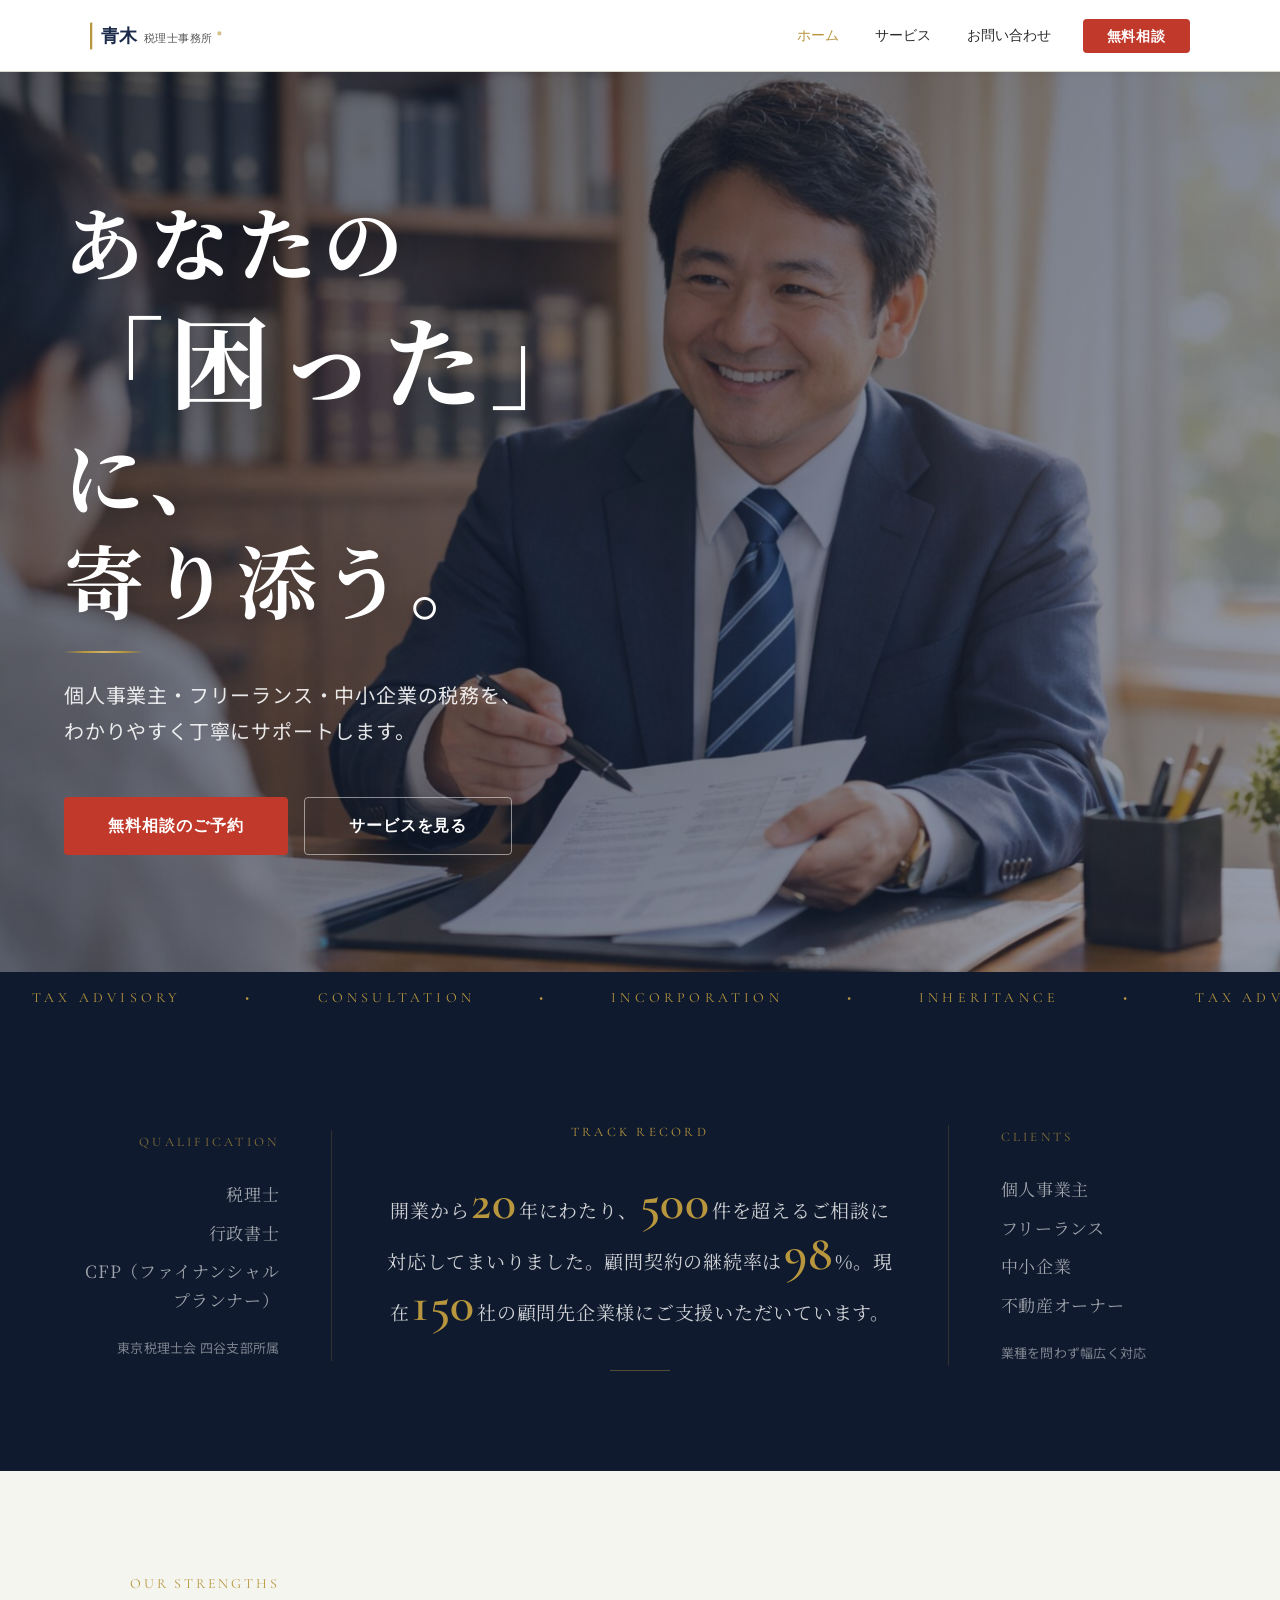
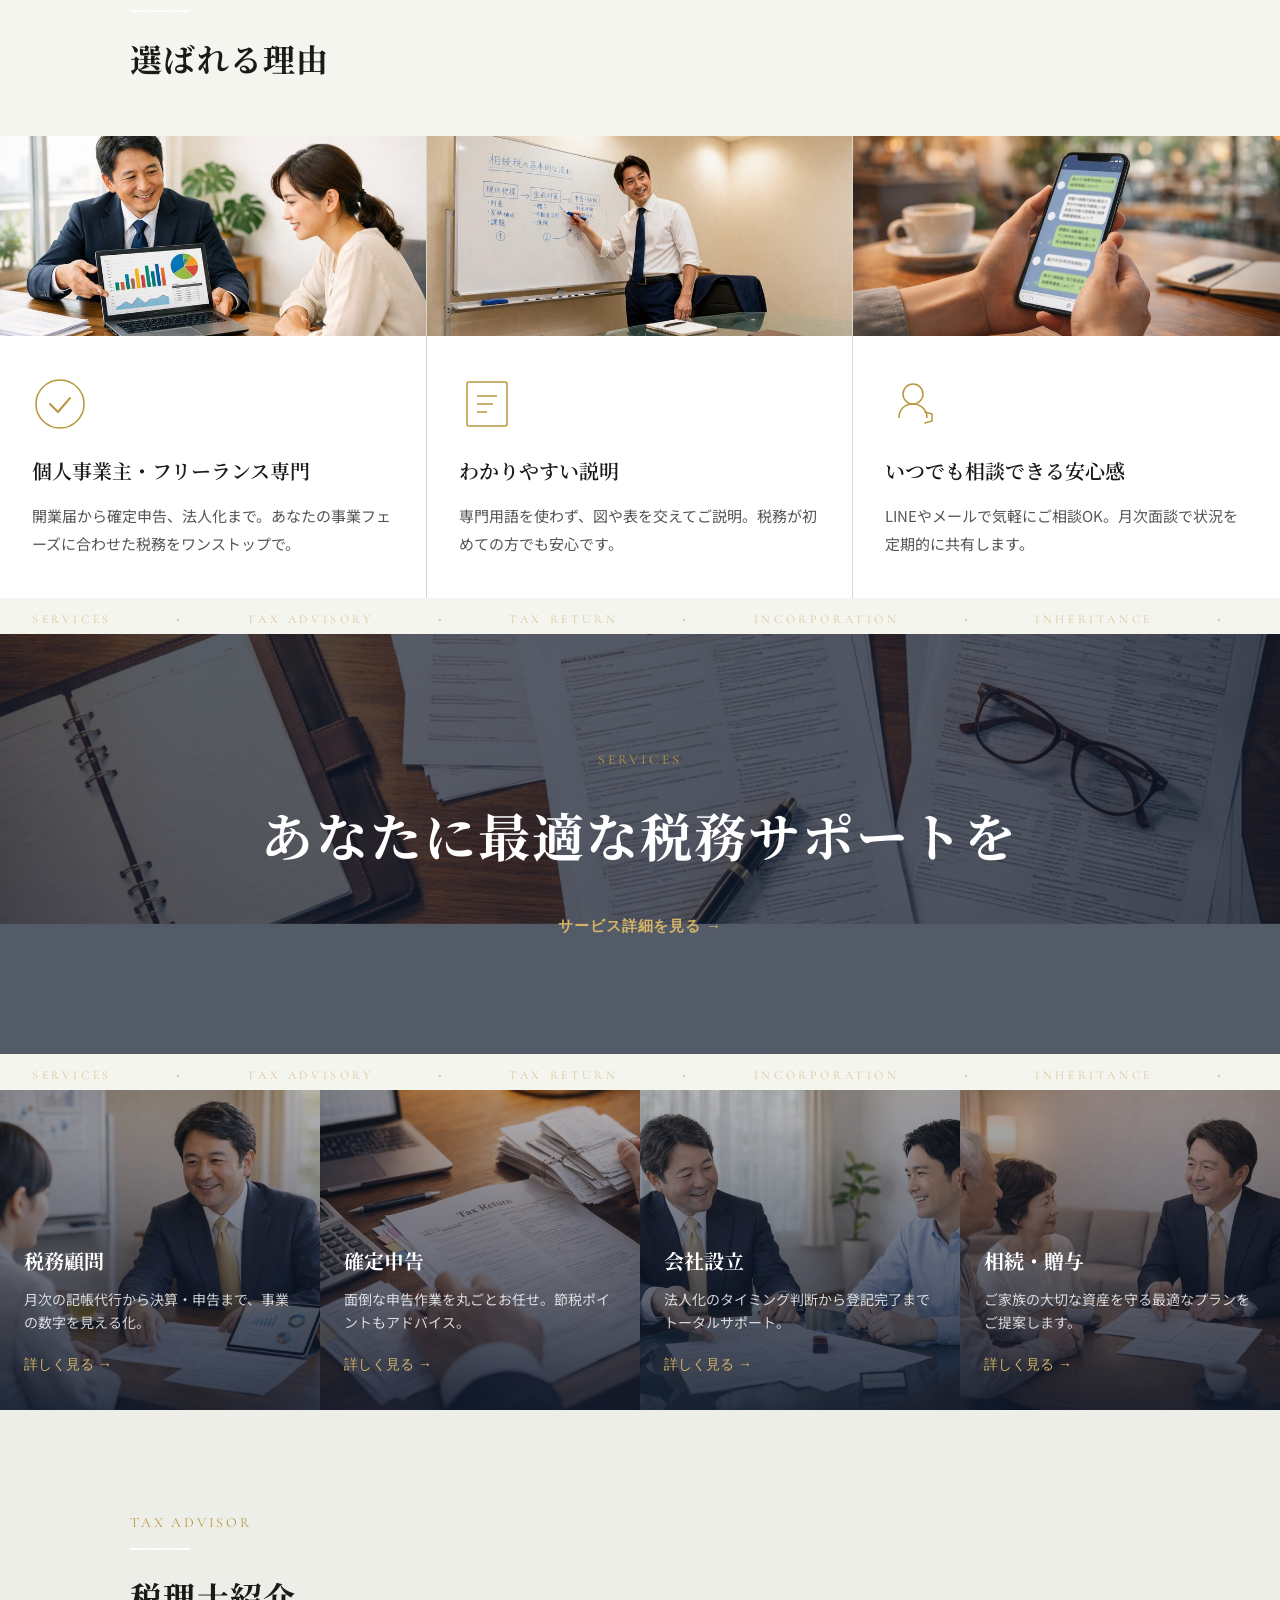
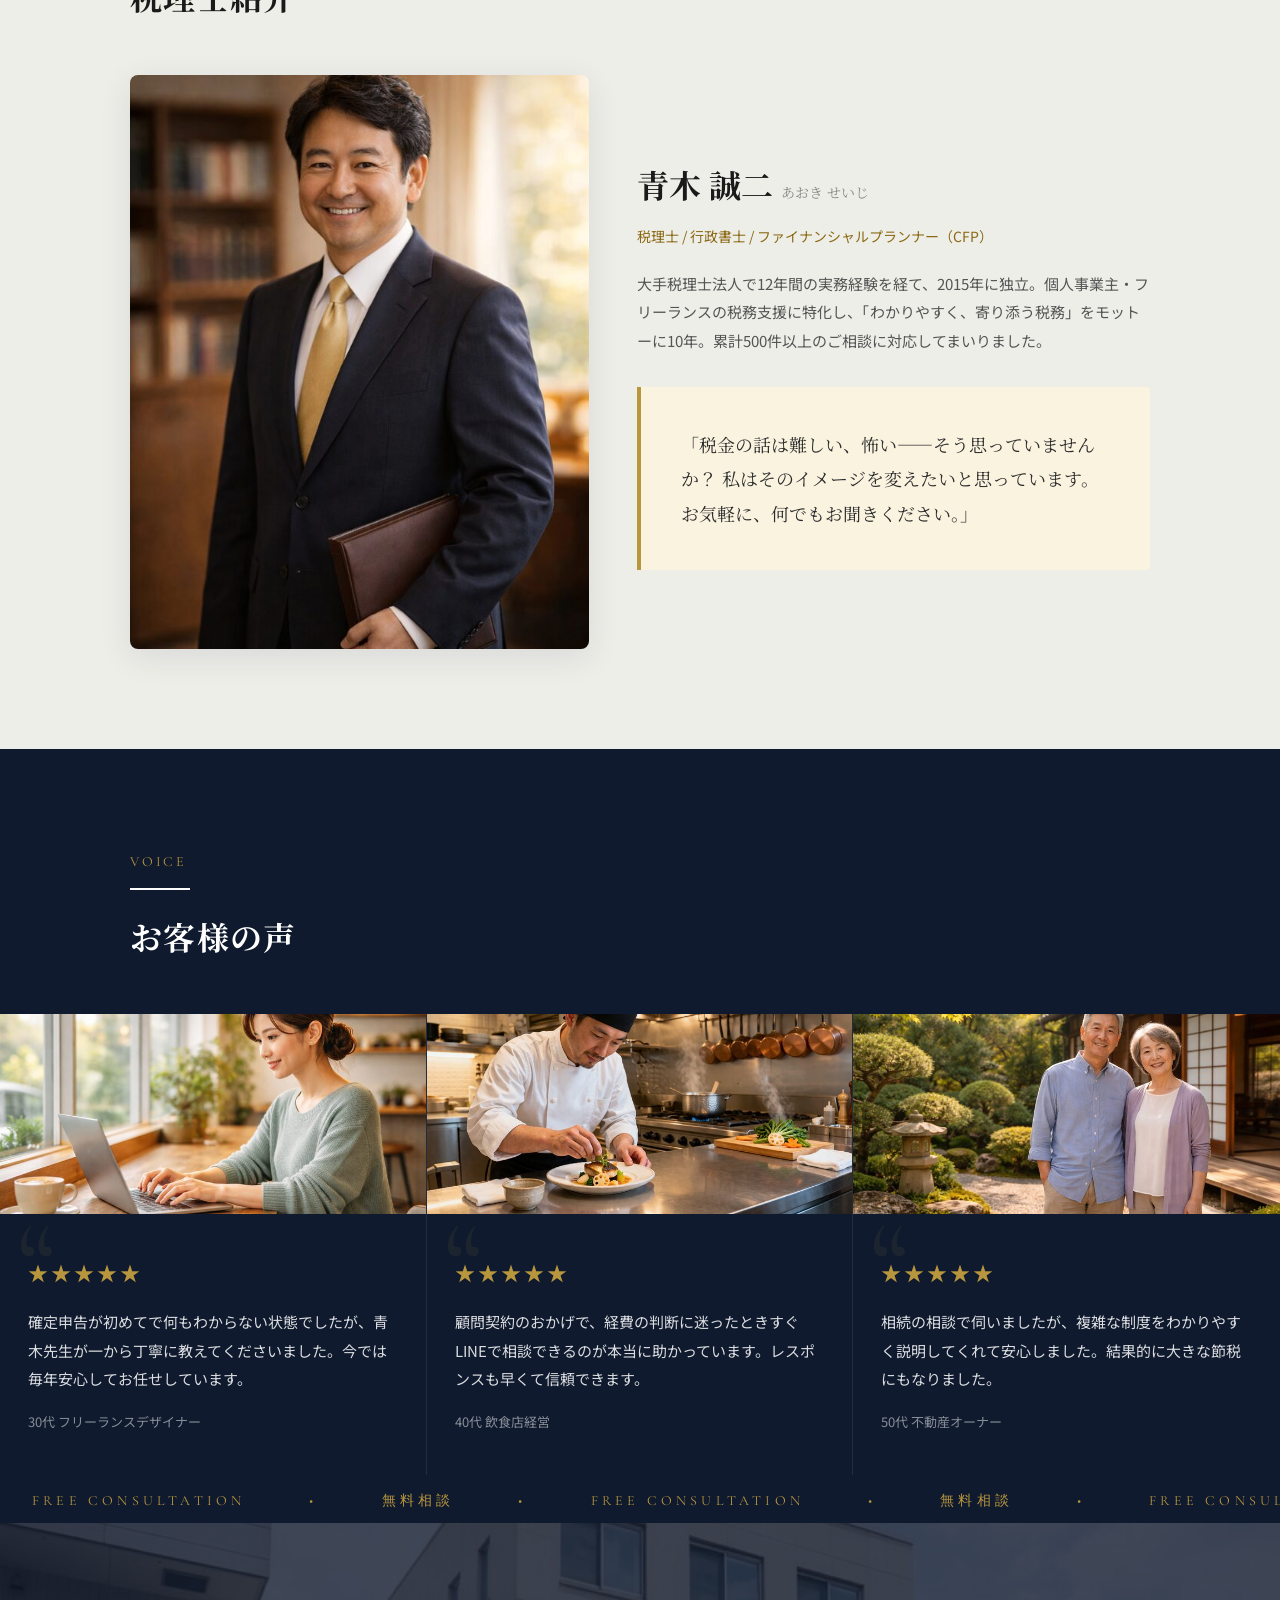
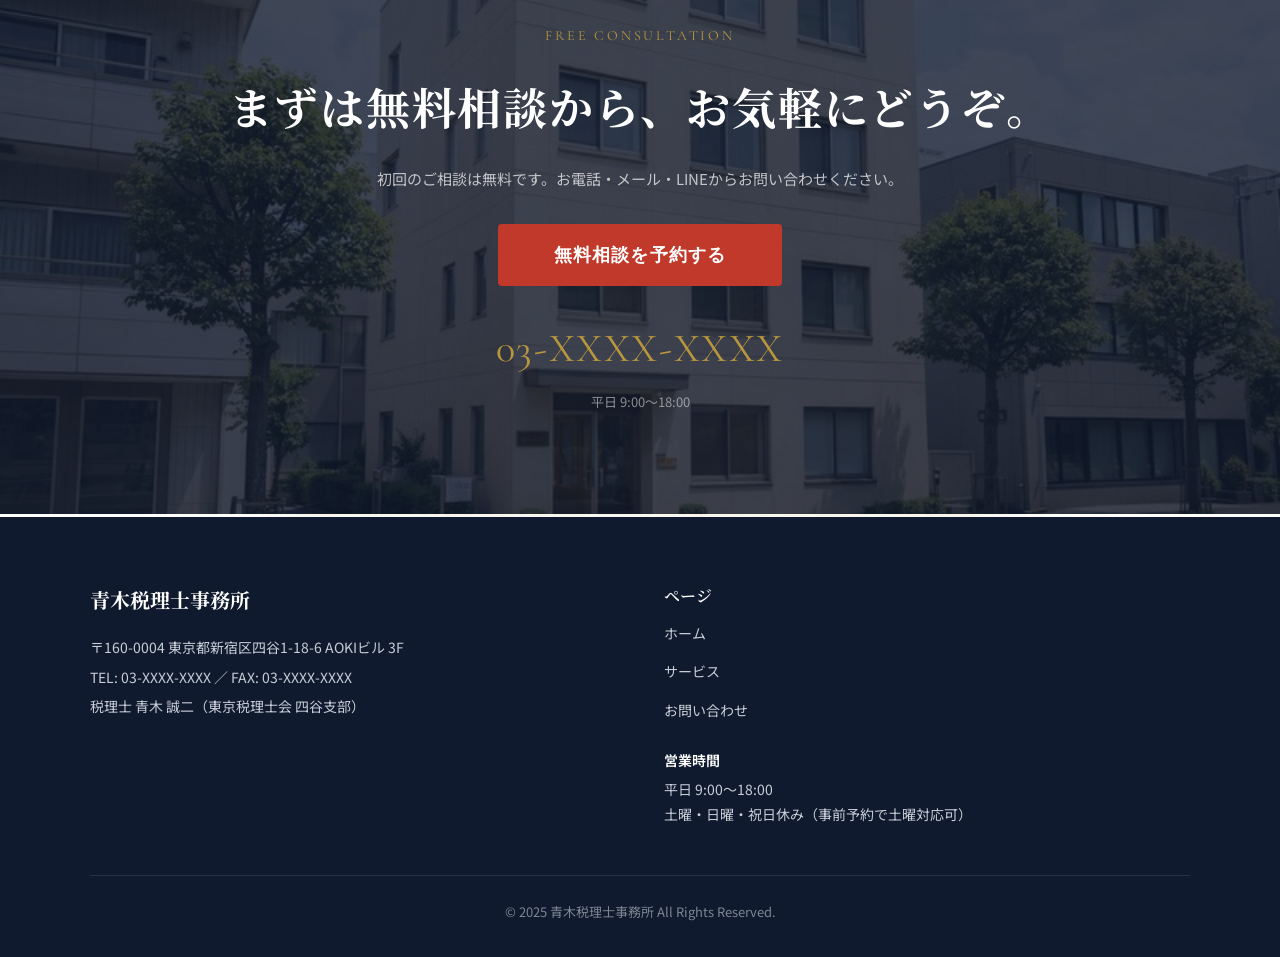
==== index.html @ daff6b27 "Initial release: 青木税理士事務所 website 3-page tax office website (index/service/contact) with: - Full-ble" ====
<!DOCTYPE html>
<html lang="ja">
<head>
  <meta charset="UTF-8">
  <meta name="viewport" content="width=device-width, initial-scale=1.0">
  <title>青木税理士事務所 — あなたの「困った」に、寄り添う。</title>
  <meta name="description" content="東京都新宿区四谷の税理士事務所。個人事業主・フリーランス・中小企業の税務顧問・確定申告・会社設立・相続をわかりやすくサポートします。初回相談無料。">
  <meta property="og:title" content="青木税理士事務所 — あなたの「困った」に、寄り添う。">
  <meta property="og:description" content="東京都新宿区四谷の税理士事務所。個人事業主・フリーランス・中小企業の税務をわかりやすくサポート。初回相談無料。">
  <meta property="og:type" content="website">
  <meta property="og:image" content="assets/img/hero.jpg">
  <link rel="icon" href="assets/img/logo.svg" type="image/svg+xml">
  <link rel="stylesheet" href="assets/css/style.css">
  <script src="assets/js/main.js" defer></script>
</head>
<body>

<a href="#main" class="skip-link">メインコンテンツへ</a>

<!-- HEADER -->
<header class="header" role="banner">
  <div class="header__inner">
    <a href="index.html" class="header__logo" aria-label="青木税理士事務所 トップページ">
      <img src="assets/img/logo.svg" alt="青木税理士事務所" width="240" height="48">
    </a>
    <nav class="header__nav" role="navigation" aria-label="メインナビゲーション">
      <a href="index.html" class="header__nav-link is-active">ホーム</a>
      <a href="service.html" class="header__nav-link">サービス</a>
      <a href="contact.html" class="header__nav-link">お問い合わせ</a>
      <a href="contact.html" class="header__cta btn btn--primary btn--sm">無料相談</a>
    </nav>
    <button class="hamburger" aria-label="メニューを開く" aria-expanded="false" aria-controls="drawer">
      <span class="hamburger__bar"></span>
      <span class="hamburger__bar"></span>
      <span class="hamburger__bar"></span>
    </button>
  </div>
</header>
<nav class="drawer" id="drawer" role="navigation" aria-label="モバイルナビゲーション">
  <a href="index.html" class="drawer__link">ホーム</a>
  <a href="service.html" class="drawer__link">サービス</a>
  <a href="contact.html" class="drawer__link">お問い合わせ</a>
  <div class="drawer__cta"><a href="contact.html" class="btn btn--primary btn--block">無料相談のご予約</a></div>
</nav>

<main id="main">

  <!-- ========== S1: HERO — 巨大タイポ + 全画面写真 ========== -->
  <section class="hero">
    <div class="hero__bg">
      <img src="assets/img/hero.jpg" alt="明るいオフィスで税理士が笑顔で相談対応している風景" width="1920" height="1080" loading="eager">
    </div>
    <div class="hero__overlay"></div>
    <div class="hero__content animate-on-scroll">
      <h1 class="hero__catch">あなたの<br><span class="hero__catch-accent">「困った」</span>に、<br>寄り添う。</h1>
      <span class="hero__gold-line deco-gold-line deco-gold-line--wide" role="img" aria-label="装飾"></span>
      <p class="hero__sub">個人事業主・フリーランス・中小企業の税務を、<br>わかりやすく丁寧にサポートします。</p>
      <div class="hero__buttons">
        <a href="contact.html" class="btn btn--primary">無料相談のご予約</a>
        <a href="service.html" class="btn btn--secondary-white">サービスを見る</a>
      </div>
    </div>
  </section>

  <!-- Hero bottom marquee -->
  <div class="marquee-band">
    <div class="marquee">
      <div class="marquee-track marquee-track--fast">
        <span class="marquee-item">TAX ADVISORY</span>
        <span class="marquee-item">•</span>
        <span class="marquee-item">CONSULTATION</span>
        <span class="marquee-item">•</span>
        <span class="marquee-item">INCORPORATION</span>
        <span class="marquee-item">•</span>
        <span class="marquee-item">INHERITANCE</span>
        <span class="marquee-item">•</span>
        <span class="marquee-item">TAX ADVISORY</span>
        <span class="marquee-item">•</span>
        <span class="marquee-item">CONSULTATION</span>
        <span class="marquee-item">•</span>
        <span class="marquee-item">INCORPORATION</span>
        <span class="marquee-item">•</span>
        <span class="marquee-item">INHERITANCE</span>
        <span class="marquee-item">•</span>
      </div>
    </div>
  </div>

  <!-- ========== S2: 実績 — エディトリアル型 3カラム ========== -->
  <section class="editorial" aria-label="実績">
    <div class="editorial__grid animate-on-scroll">
      <!-- 左: 所属・資格 -->
      <div class="editorial__side editorial__side--left">
        <p class="editorial__side-label">Qualification</p>
        <ul class="editorial__side-list">
          <li>税理士</li>
          <li>行政書士</li>
          <li>CFP（ファイナンシャルプランナー）</li>
        </ul>
        <p class="editorial__side-sub">東京税理士会 四谷支部所属</p>
      </div>
      <!-- 中央: 本文 -->
      <div class="editorial__center">
        <p class="editorial__en">Track Record</p>
        <p class="editorial__body">
          開業から<span class="editorial__num">20</span>年にわたり、<span class="editorial__num">500</span>件を超えるご相談に対応してまいりました。顧問契約の継続率は<span class="editorial__num">98</span>%。現在<span class="editorial__num">150</span>社の顧問先企業様にご支援いただいています。
        </p>
        <span class="editorial__line"></span>
      </div>
      <!-- 右: 対応分野 -->
      <div class="editorial__side editorial__side--right">
        <p class="editorial__side-label">Clients</p>
        <ul class="editorial__side-list">
          <li>個人事業主</li>
          <li>フリーランス</li>
          <li>中小企業</li>
          <li>不動産オーナー</li>
        </ul>
        <p class="editorial__side-sub">業種を問わず幅広く対応</p>
      </div>
    </div>
  </section>

  <!-- ========== S3: 選ばれる理由 — 全幅カード+写真付き ========== -->
  <section class="reasons">
    <div class="section-heading" style="max-width:var(--max-width);margin:0 auto 48px;padding:0 clamp(16px,4vw,40px);">
      <span class="section-heading__en">Our Strengths</span>
      <span class="section-heading__separator"><img src="assets/img/deco-gold-line.png" alt="装飾" class="deco-gold-line" width="60" height="2"></span>
      <span class="section-heading__ja">選ばれる理由</span>
    </div>
    <div class="reasons__grid stagger-children">
      <!-- Card 1 -->
      <div class="reasons__card animate-on-scroll">
        <div class="reasons__card-photo">
          <img src="assets/img/strength-01.jpg" alt="PC画面を見せながら説明する税理士" width="800" height="400" loading="lazy" style="width:100%;height:100%;object-fit:cover;">
        </div>
        <div class="reasons__card-body">
          <div class="reasons__icon">
            <svg viewBox="0 0 56 56" xmlns="http://www.w3.org/2000/svg"><circle cx="28" cy="28" r="24" stroke-width="1.5" fill="none" stroke="currentColor"/><path d="M18 28l8 8 12-14" stroke="currentColor" stroke-width="2" fill="none" stroke-linecap="round" stroke-linejoin="round"/></svg>
          </div>
          <h3 class="reasons__title">個人事業主・フリーランス専門</h3>
          <p class="reasons__text">開業届から確定申告、法人化まで。あなたの事業フェーズに合わせた税務をワンストップで。</p>
        </div>
      </div>
      <!-- Card 2 -->
      <div class="reasons__card animate-on-scroll">
        <div class="reasons__card-photo">
          <img src="assets/img/strength-02.jpg" alt="ホワイトボードに図を描いて説明" width="800" height="400" loading="lazy" style="width:100%;height:100%;object-fit:cover;">
        </div>
        <div class="reasons__card-body">
          <div class="reasons__icon">
            <svg viewBox="0 0 56 56" xmlns="http://www.w3.org/2000/svg"><rect x="8" y="6" width="40" height="44" rx="2" stroke="currentColor" stroke-width="1.5" fill="none"/><line x1="18" y1="20" x2="38" y2="20" stroke="currentColor" stroke-width="1.5"/><line x1="18" y1="28" x2="34" y2="28" stroke="currentColor" stroke-width="1.5"/><line x1="18" y1="36" x2="28" y2="36" stroke="currentColor" stroke-width="1.5"/></svg>
          </div>
          <h3 class="reasons__title">わかりやすい説明</h3>
          <p class="reasons__text">専門用語を使わず、図や表を交えてご説明。税務が初めての方でも安心です。</p>
        </div>
      </div>
      <!-- Card 3 -->
      <div class="reasons__card animate-on-scroll">
        <div class="reasons__card-photo">
          <img src="assets/img/strength-03.jpg" alt="スマホでLINEを確認している手元" width="800" height="400" loading="lazy" style="width:100%;height:100%;object-fit:cover;">
        </div>
        <div class="reasons__card-body">
          <div class="reasons__icon">
            <svg viewBox="0 0 56 56" xmlns="http://www.w3.org/2000/svg"><path d="M14 42c0-10 7-14 14-14s14 5 14 14" stroke="currentColor" stroke-width="1.5" fill="none"/><circle cx="28" cy="18" r="10" stroke="currentColor" stroke-width="1.5" fill="none"/><path d="M40 36l7 2v7l-7 2" stroke="currentColor" stroke-width="1.5" fill="none" stroke-linecap="round"/></svg>
          </div>
          <h3 class="reasons__title">いつでも相談できる安心感</h3>
          <p class="reasons__text">LINEやメールで気軽にご相談OK。月次面談で状況を定期的に共有します。</p>
        </div>
      </div>
    </div>
  </section>

  <!-- ========== S4: サービスダイジェスト — パララックス帯 + マーキー + 全幅ミニカード ========== -->
  <!-- Upper Marquee -->
  <div class="marquee-band marquee-band--gold">
    <div class="marquee"><div class="marquee-track">
      <span class="marquee-item">SERVICES</span><span class="marquee-item">•</span>
      <span class="marquee-item">TAX ADVISORY</span><span class="marquee-item">•</span>
      <span class="marquee-item">TAX RETURN</span><span class="marquee-item">•</span>
      <span class="marquee-item">INCORPORATION</span><span class="marquee-item">•</span>
      <span class="marquee-item">INHERITANCE</span><span class="marquee-item">•</span>
      <span class="marquee-item">SERVICES</span><span class="marquee-item">•</span>
      <span class="marquee-item">TAX ADVISORY</span><span class="marquee-item">•</span>
      <span class="marquee-item">TAX RETURN</span><span class="marquee-item">•</span>
      <span class="marquee-item">INCORPORATION</span><span class="marquee-item">•</span>
      <span class="marquee-item">INHERITANCE</span><span class="marquee-item">•</span>
    </div></div>
  </div>

  <!-- Parallax Band -->
  <section class="service-band" aria-label="サービス紹介">
    <div class="service-band__bg">
      <img src="assets/img/service-bg.jpg" alt="書類とペンが並ぶデスク、暖色の照明" width="1920" height="800" loading="lazy">
    </div>
    <div class="service-band__overlay"></div>
    <div class="service-band__content animate-on-scroll">
      <p class="service-band__en">Services</p>
      <h2 class="service-band__title">あなたに最適な税務サポートを</h2>
      <a href="service.html" class="btn btn--ghost" style="color:var(--color-gold-light);">サービス詳細を見る →</a>
    </div>
  </section>

  <!-- Lower Marquee (reverse) -->
  <div class="marquee-band marquee-band--gold">
    <div class="marquee"><div class="marquee-track marquee-track--reverse">
      <span class="marquee-item">SERVICES</span><span class="marquee-item">•</span>
      <span class="marquee-item">TAX ADVISORY</span><span class="marquee-item">•</span>
      <span class="marquee-item">TAX RETURN</span><span class="marquee-item">•</span>
      <span class="marquee-item">INCORPORATION</span><span class="marquee-item">•</span>
      <span class="marquee-item">INHERITANCE</span><span class="marquee-item">•</span>
      <span class="marquee-item">SERVICES</span><span class="marquee-item">•</span>
      <span class="marquee-item">TAX ADVISORY</span><span class="marquee-item">•</span>
      <span class="marquee-item">TAX RETURN</span><span class="marquee-item">•</span>
      <span class="marquee-item">INCORPORATION</span><span class="marquee-item">•</span>
      <span class="marquee-item">INHERITANCE</span><span class="marquee-item">•</span>
    </div></div>
  </div>

  <!-- Full-bleed Mini Cards with background photos -->
  <section class="service-mini">
    <div class="service-mini__grid stagger-children">
      <!-- 税務顧問 -->
      <div class="service-mini__card animate-on-scroll">
        <div class="service-mini__card-bg"><img src="assets/img/service-advisory.jpg" alt="" width="800" height="533" loading="lazy"></div>
        <div class="service-mini__card-overlay"></div>
        <div class="service-mini__card-content">
          <h3 class="service-mini__title">税務顧問</h3>
          <p class="service-mini__text">月次の記帳代行から決算・申告まで、事業の数字を見える化。</p>
          <a href="service.html" class="service-mini__link">詳しく見る →</a>
        </div>
      </div>
      <!-- 確定申告 -->
      <div class="service-mini__card animate-on-scroll">
        <div class="service-mini__card-bg"><img src="assets/img/service-return.jpg" alt="" width="800" height="533" loading="lazy"></div>
        <div class="service-mini__card-overlay"></div>
        <div class="service-mini__card-content">
          <h3 class="service-mini__title">確定申告</h3>
          <p class="service-mini__text">面倒な申告作業を丸ごとお任せ。節税ポイントもアドバイス。</p>
          <a href="service.html" class="service-mini__link">詳しく見る →</a>
        </div>
      </div>
      <!-- 会社設立 -->
      <div class="service-mini__card animate-on-scroll">
        <div class="service-mini__card-bg"><img src="assets/img/service-incorp.jpg" alt="" width="800" height="533" loading="lazy"></div>
        <div class="service-mini__card-overlay"></div>
        <div class="service-mini__card-content">
          <h3 class="service-mini__title">会社設立</h3>
          <p class="service-mini__text">法人化のタイミング判断から登記完了までトータルサポート。</p>
          <a href="service.html" class="service-mini__link">詳しく見る →</a>
        </div>
      </div>
      <!-- 相続・贈与 -->
      <div class="service-mini__card animate-on-scroll">
        <div class="service-mini__card-bg"><img src="assets/img/service-inherit.jpg" alt="" width="800" height="533" loading="lazy"></div>
        <div class="service-mini__card-overlay"></div>
        <div class="service-mini__card-content">
          <h3 class="service-mini__title">相続・贈与</h3>
          <p class="service-mini__text">ご家族の大切な資産を守る最適なプランをご提案します。</p>
          <a href="service.html" class="service-mini__link">詳しく見る →</a>
        </div>
      </div>
    </div>
  </section>

  <!-- ========== S5: 税理士紹介 ========== -->
  <section class="advisor pattern-dots-gold" style="background:var(--color-bg-alt);">
    <div class="container">
      <div class="section-heading">
        <span class="section-heading__en">Tax Advisor</span>
        <span class="section-heading__separator"><img src="assets/img/deco-gold-line.png" alt="装飾" class="deco-gold-line" width="60" height="2"></span>
        <span class="section-heading__ja">税理士紹介</span>
      </div>
    </div>
    <div class="advisor__grid">
      <div class="advisor__photo animate-on-scroll">
        <img src="assets/img/advisor.jpg" alt="税理士 青木誠二のポートレート" class="photo-filter" width="600" height="750" loading="lazy">
      </div>
      <div class="advisor__info animate-on-scroll">
        <h3 class="advisor__name">青木 誠二<span class="advisor__name-reading">あおき せいじ</span></h3>
        <p class="advisor__qualifications">税理士 / 行政書士 / ファイナンシャルプランナー（CFP）</p>
        <p class="advisor__bio">大手税理士法人で12年間の実務経験を経て、2015年に独立。個人事業主・フリーランスの税務支援に特化し、「わかりやすく、寄り添う税務」をモットーに10年。累計500件以上のご相談に対応してまいりました。</p>
        <blockquote class="advisor__message">
          「税金の話は難しい、怖い——そう思っていませんか？ 私はそのイメージを変えたいと思っています。お気軽に、何でもお聞きください。」
        </blockquote>
      </div>
    </div>
  </section>

  <!-- ========== S6: お客様の声 — ダークセクション + 写真付きカード ========== -->
  <section class="voice">
    <div class="section-heading" style="max-width:var(--max-width);margin:0 auto 48px;padding:0 clamp(16px,4vw,40px);">
      <span class="section-heading__en">Voice</span>
      <span class="section-heading__separator"><img src="assets/img/deco-gold-line.png" alt="装飾" class="deco-gold-line" width="60" height="2"></span>
      <span class="section-heading__ja" style="color:#fff;">お客様の声</span>
    </div>
    <div class="voice__grid stagger-children">
      <!-- V-01 -->
      <div class="voice__card animate-on-scroll">
        <div class="voice__card-photo">
          <img src="assets/img/voice-01.jpg" alt="カフェでPC作業するフリーランサー" width="800" height="360" loading="lazy" style="width:100%;height:100%;object-fit:cover;">
        </div>
        <div class="voice__card-body">
          <div class="voice__stars">★★★★★</div>
          <p class="voice__text">確定申告が初めてで何もわからない状態でしたが、青木先生が一から丁寧に教えてくださいました。今では毎年安心してお任せしています。</p>
          <p class="voice__attr">30代 フリーランスデザイナー</p>
        </div>
      </div>
      <!-- V-02 -->
      <div class="voice__card animate-on-scroll">
        <div class="voice__card-photo">
          <img src="assets/img/voice-02.jpg" alt="飲食店の厨房で料理する様子" width="800" height="360" loading="lazy" style="width:100%;height:100%;object-fit:cover;">
        </div>
        <div class="voice__card-body">
          <div class="voice__stars">★★★★★</div>
          <p class="voice__text">顧問契約のおかげで、経費の判断に迷ったときすぐLINEで相談できるのが本当に助かっています。レスポンスも早くて信頼できます。</p>
          <p class="voice__attr">40代 飲食店経営</p>
        </div>
      </div>
      <!-- V-03 -->
      <div class="voice__card animate-on-scroll">
        <div class="voice__card-photo">
          <img src="assets/img/voice-03.jpg" alt="穏やかな年配夫婦が庭にいる様子" width="800" height="360" loading="lazy" style="width:100%;height:100%;object-fit:cover;">
        </div>
        <div class="voice__card-body">
          <div class="voice__stars">★★★★★</div>
          <p class="voice__text">相続の相談で伺いましたが、複雑な制度をわかりやすく説明してくれて安心しました。結果的に大きな節税にもなりました。</p>
          <p class="voice__attr">50代 不動産オーナー</p>
        </div>
      </div>
    </div>
  </section>

  <!-- ========== S7: CTA — 全幅背景写真 + マーキー ========== -->
  <!-- CTA top marquee -->
  <div class="marquee-band">
    <div class="marquee"><div class="marquee-track marquee-track--fast">
      <span class="marquee-item">FREE CONSULTATION</span><span class="marquee-item">•</span>
      <span class="marquee-item">無料相談</span><span class="marquee-item">•</span>
      <span class="marquee-item">FREE CONSULTATION</span><span class="marquee-item">•</span>
      <span class="marquee-item">無料相談</span><span class="marquee-item">•</span>
      <span class="marquee-item">FREE CONSULTATION</span><span class="marquee-item">•</span>
      <span class="marquee-item">無料相談</span><span class="marquee-item">•</span>
      <span class="marquee-item">FREE CONSULTATION</span><span class="marquee-item">•</span>
      <span class="marquee-item">無料相談</span><span class="marquee-item">•</span>
    </div></div>
  </div>

  <section class="cta-section">
    <div class="cta-section__bg">
      <img src="assets/img/office-exterior.jpg" alt="" width="800" height="533" loading="lazy">
    </div>
    <div class="cta-section__overlay"></div>
    <div class="cta-section__content container animate-on-scroll">
      <p class="cta-section__en">Free Consultation</p>
      <h2 class="cta-section__title">まずは無料相談から、お気軽にどうぞ。</h2>
      <p class="cta-section__sub">初回のご相談は無料です。お電話・メール・LINEからお問い合わせください。</p>
      <a href="contact.html" class="btn btn--primary btn--lg">無料相談を予約する</a>
      <p class="cta-section__phone">03-XXXX-XXXX</p>
      <p class="cta-section__phone-label">平日 9:00〜18:00</p>
    </div>
  </section>

</main>

<!-- FOOTER -->
<footer class="footer" role="contentinfo">
  <div class="footer__gold-line"><img src="assets/img/deco-gold-line.png" alt="装飾" class="deco-gold-line deco-gold-line--full"></div>
  <div class="footer__inner container">
    <div class="footer__grid">
      <div class="footer__left">
        <p class="footer__logo">青木税理士事務所</p>
        <div class="footer__info">
          <p>〒160-0004 東京都新宿区四谷1-18-6 AOKIビル 3F</p>
          <p>TEL: 03-XXXX-XXXX ／ FAX: 03-XXXX-XXXX</p>
          <p>税理士 青木 誠二（東京税理士会 四谷支部）</p>
        </div>
      </div>
      <div class="footer__right">
        <p class="footer__nav-title">ページ</p>
        <nav class="footer__nav" aria-label="フッターナビゲーション">
          <a href="index.html" class="footer__nav-link">ホーム</a>
          <a href="service.html" class="footer__nav-link">サービス</a>
          <a href="contact.html" class="footer__nav-link">お問い合わせ</a>
        </nav>
        <div class="footer__hours">
          <p class="footer__hours-title">営業時間</p>
          <p>平日 9:00〜18:00</p>
          <p>土曜・日曜・祝日休み（事前予約で土曜対応可）</p>
        </div>
      </div>
    </div>
    <p class="footer__copyright">&copy; 2025 青木税理士事務所 All Rights Reserved.</p>
  </div>
</footer>

</body>
</html>
---- assets/css/style.css ----
/* ============================================================
   青木税理士事務所 — style.css (大改修版)
   紺 × 白 × 金 — 情報密度最大・全幅・巨大タイポ
   ============================================================ */

@import url('https://fonts.googleapis.com/css2?family=Cormorant+Garamond:ital,wght@0,400;0,500;0,600;0,700;1,400&family=Noto+Sans+JP:wght@300;400;500;600;700&family=Noto+Serif+JP:wght@400;500;600;700&family=Poppins:wght@400;500;600;700&display=swap');

/* ------------------------------------------------------------
   1. CSS Variables
   ------------------------------------------------------------ */
:root {
  --color-primary:       #1B2A4A;
  --color-primary-light: #2C3E50;
  --color-primary-dark:  #0F1A2E;
  --color-primary-pale:  #E8EDF4;
  --color-gold:          #B8963E;
  --color-gold-light:    #D4B366;
  --color-gold-dark:     #8B6914;
  --color-gold-pale:     #FAF3E0;
  --color-cta:           #C0392B;
  --color-cta-dark:      #A93226;
  --color-bg:            #F5F5F0;
  --color-bg-alt:        #EEEEE8;
  --color-bg-warm:       #FAF3E0;
  --color-surface:       #FFFFFF;
  --color-text:          #2C2C2C;
  --color-text-light:    #555555;
  --color-text-muted:    #888888;
  --color-heading:       #1A1A1A;
  --color-border:        #D8D5CE;
  --color-footer-bg:     #0F1A2E;
  --color-footer-text:   #C8CDD6;
  --font-heading-ja: "Noto Serif JP", "Yu Mincho", serif;
  --font-heading-en: "Cormorant Garamond", Georgia, serif;
  --font-body:       "Noto Sans JP", sans-serif;
  --font-ui:         "Poppins", sans-serif;
  --max-width: 1100px;
  --section-gap: 0px;
  --radius: 4px;
  --shadow: 0 2px 16px rgba(27,42,74,0.06);
}

/* ------------------------------------------------------------
   2. Reset & Base
   ------------------------------------------------------------ */
*, *::before, *::after { margin: 0; padding: 0; box-sizing: border-box; }
html { font-size: 16px; scroll-behavior: smooth; -webkit-text-size-adjust: 100%; }
body {
  font-family: var(--font-body);
  font-weight: 400;
  line-height: 1.9;
  color: var(--color-text);
  background-color: var(--color-bg);
  -webkit-font-smoothing: antialiased;
  -moz-osx-font-smoothing: grayscale;
  overflow-x: hidden;
}
img { max-width: 100%; height: auto; display: block; }
a { color: inherit; text-decoration: none; transition: color 0.2s ease; }
ul, ol { list-style: none; }
button, input, textarea, select { font: inherit; color: inherit; border: none; background: none; outline: none; }
button { cursor: pointer; }

.skip-link {
  position: absolute; top: -100%; left: 16px;
  background: var(--color-primary); color: #fff;
  padding: 8px 16px; border-radius: var(--radius);
  z-index: 10000; font-size: 14px;
}
.skip-link:focus { top: 8px; }

/* ------------------------------------------------------------
   3. Utility
   ------------------------------------------------------------ */
.container {
  max-width: var(--max-width);
  margin: 0 auto;
  padding: 0 clamp(16px, 4vw, 40px);
}
.full-bleed {
  width: 100vw;
  margin-left: calc(50% - 50vw);
}

/* Background Patterns */
.pattern-diagonal {
  background-image: repeating-linear-gradient(
    45deg, transparent, transparent 10px,
    rgba(27,42,74,0.03) 10px, rgba(27,42,74,0.03) 11px
  );
}
.pattern-dots-gold {
  background-image: radial-gradient(circle, rgba(184,150,62,0.06) 1px, transparent 1px);
  background-size: 32px 32px;
}

/* Photo filter */
.photo-filter {
  filter: brightness(1.01) contrast(1.02) saturate(0.95);
  transition: filter 0.5s ease;
}
.photo-filter:hover { filter: brightness(1.04); }

/* Gold separator */
.deco-gold-line {
  display: block; width: 60px; height: 2px;
  background: linear-gradient(90deg, transparent, var(--color-gold), var(--color-gold-light), var(--color-gold), transparent);
}
.deco-gold-line--wide { width: 80px; }
.deco-gold-line--full { width: 100%; height: 3px; }

/* Image placeholder fallback */
.img-placeholder {
  background: linear-gradient(135deg, var(--color-primary-dark) 0%, var(--color-primary-light) 100%);
  display: flex; align-items: center; justify-content: center;
  color: rgba(255,255,255,0.5); font-family: var(--font-ui);
  font-size: 13px; letter-spacing: 0.05em; overflow: hidden; position: relative;
}

/* ------------------------------------------------------------
   4. Marquee
   ------------------------------------------------------------ */
.marquee {
  overflow: hidden;
  white-space: nowrap;
  width: 100%;
}
.marquee-track {
  display: inline-flex;
  width: max-content;
  animation: marquee 180s linear infinite;
}
.marquee-track--fast { animation-duration: 180s; }
.marquee-track--reverse { animation-direction: reverse; }
.marquee-item {
  display: inline-block;
  padding: 0 clamp(16px, 3vw, 32px);
  font-family: var(--font-heading-en);
  text-transform: uppercase;
  letter-spacing: 0.3em;
  white-space: nowrap;
}
@keyframes marquee {
  0% { transform: translateX(0); }
  100% { transform: translateX(-50%); }
}
@media (prefers-reduced-motion: reduce) {
  .marquee-track { animation: none; }
}

/* Marquee band (Hero bottom / CTA top / Service band) */
.marquee-band {
  background: var(--color-primary-dark);
  height: 48px;
  display: flex;
  align-items: center;
  overflow: hidden;
}
.marquee-band .marquee-item {
  font-size: 14px;
  color: var(--color-gold);
}
.marquee-band--gold {
  background: transparent;
  height: 36px;
}
.marquee-band--gold .marquee-item {
  font-size: 12px;
  color: var(--color-gold);
  opacity: 0.5;
}

/* ------------------------------------------------------------
   5. Scroll Animation
   ------------------------------------------------------------ */
.animate-on-scroll {
  opacity: 0;
  transform: translateY(24px);
  transition: opacity 0.7s cubic-bezier(0.4, 0, 0.2, 1),
              transform 0.7s cubic-bezier(0.4, 0, 0.2, 1);
}
.animate-on-scroll.is-visible { opacity: 1; transform: translateY(0); }
.stagger-children .animate-on-scroll:nth-child(1) { transition-delay: 0s; }
.stagger-children .animate-on-scroll:nth-child(2) { transition-delay: 0.15s; }
.stagger-children .animate-on-scroll:nth-child(3) { transition-delay: 0.30s; }
.stagger-children .animate-on-scroll:nth-child(4) { transition-delay: 0.45s; }

@media (prefers-reduced-motion: reduce) {
  .animate-on-scroll { opacity: 1; transform: none; transition: none; }
  .animate-on-scroll.is-visible { opacity: 1; transform: none; }
  *, *::before, *::after {
    animation-duration: 0.01ms !important;
    animation-iteration-count: 1 !important;
    transition-duration: 0.01ms !important;
  }
  html { scroll-behavior: auto; }
}

/* ------------------------------------------------------------
   6. Header
   ------------------------------------------------------------ */
.header {
  position: fixed; top: 0; left: 0; width: 100%; height: 72px;
  background: var(--color-surface);
  border-bottom: 1px solid var(--color-border);
  box-shadow: 0 1px 8px rgba(27,42,74,0.04);
  z-index: 1000;
  transition: box-shadow 0.4s ease, background 0.4s ease;
  display: flex; align-items: center;
}
.header.is-scrolled { box-shadow: 0 4px 20px rgba(27,42,74,0.08); }
.header__inner {
  display: flex; align-items: center; justify-content: space-between;
  width: 100%; max-width: calc(var(--max-width) + 80px);
  margin: 0 auto; padding: 0 clamp(16px, 4vw, 40px); height: 100%;
}
.header__logo {
  display: flex; align-items: center; gap: 8px;
  font-family: var(--font-heading-ja); font-size: 18px; font-weight: 700;
  color: var(--color-primary); text-decoration: none;
}
.header__logo img, .header__logo svg { height: 36px; width: auto; }
.header__nav { display: flex; align-items: center; gap: 4px; }
.header__nav-link {
  font-family: var(--font-ui); font-size: 14px; font-weight: 500;
  color: var(--color-text); padding: 8px 16px; transition: color 0.25s ease;
}
.header__nav-link:hover, .header__nav-link.is-active { color: var(--color-gold); }
.header__cta { margin-left: 12px; }

/* Hamburger */
.hamburger {
  display: none; flex-direction: column; justify-content: center;
  gap: 5px; width: 32px; height: 32px; cursor: pointer; z-index: 1100;
}
.hamburger__bar {
  display: block; width: 24px; height: 2px;
  background: var(--color-primary); transition: transform 0.3s ease, opacity 0.3s ease; border-radius: 2px;
}
.hamburger.is-open .hamburger__bar:nth-child(1) { transform: translateY(7px) rotate(45deg); }
.hamburger.is-open .hamburger__bar:nth-child(2) { opacity: 0; }
.hamburger.is-open .hamburger__bar:nth-child(3) { transform: translateY(-7px) rotate(-45deg); }

.drawer {
  display: none; position: fixed; top: 72px; left: 0; width: 100%;
  height: calc(100vh - 72px); background: var(--color-surface); z-index: 999;
  padding: 32px 24px; flex-direction: column; gap: 8px;
  opacity: 0; transform: translateY(-8px);
  transition: opacity 0.3s ease, transform 0.3s ease;
}
.drawer.is-open { display: flex; opacity: 1; transform: translateY(0); }
.drawer__link {
  font-family: var(--font-ui); font-size: 16px; padding: 16px 0;
  border-bottom: 1px solid var(--color-border); color: var(--color-text);
}
.drawer__link:hover { color: var(--color-gold); }
.drawer__cta { margin-top: 24px; text-align: center; }

/* ------------------------------------------------------------
   7. Buttons
   ------------------------------------------------------------ */
.btn {
  display: inline-flex; align-items: center; justify-content: center;
  font-family: var(--font-ui); font-size: 15px; font-weight: 600;
  letter-spacing: 0.06em; border-radius: var(--radius);
  cursor: pointer; transition: all 0.3s cubic-bezier(0.4, 0, 0.2, 1);
  text-decoration: none; line-height: 1;
}
.btn--primary {
  background: var(--color-cta); color: #fff; padding: 16px 36px; border: none;
}
.btn--primary:hover {
  background: var(--color-cta-dark); transform: translateY(-2px);
  box-shadow: 0 4px 16px rgba(192,57,43,0.2); color: #fff;
}
.btn--secondary {
  background: transparent; border: 1.5px solid var(--color-primary);
  color: var(--color-primary); padding: 16px 36px;
}
.btn--secondary:hover {
  background: var(--color-primary); color: #fff; transform: translateY(-2px);
}
.btn--ghost { background: transparent; color: var(--color-gold); padding: 8px 0; }
.btn--ghost:hover { color: var(--color-gold-dark); text-decoration: underline; }
.btn--sm { padding: 10px 24px; font-size: 14px; }
.btn--lg { padding: 22px 56px; font-size: 18px; }
.btn--block { width: 100%; }
.btn--secondary-white {
  background: transparent; border: 1.5px solid rgba(255,255,255,0.5);
  color: #fff; padding: 16px 36px;
}
.btn--secondary-white:hover {
  background: rgba(255,255,255,0.1); border-color: #fff;
  color: #fff; transform: translateY(-2px);
}

/* ------------------------------------------------------------
   8. Section Heading
   ------------------------------------------------------------ */
.section-heading { margin-bottom: 48px; }
.section-heading--center { text-align: center; }
.section-heading__en {
  display: block; font-family: var(--font-heading-en);
  font-size: clamp(12px, 1.2vw, 14px); font-weight: 400;
  letter-spacing: 0.2em; text-transform: uppercase; color: var(--color-gold);
}
.section-heading__separator { display: block; width: 60px; height: 2px; margin: 12px 0 16px; }
.section-heading--center .section-heading__separator { margin-left: auto; margin-right: auto; }
.section-heading__separator img { display: block; width: 60px; height: 2px; background: linear-gradient(90deg, var(--color-gold), var(--color-gold-light), var(--color-gold)); border: none; }
.section-heading__ja {
  display: block; font-family: var(--font-heading-ja);
  font-size: clamp(22px, 3vw, 32px); font-weight: 700;
  letter-spacing: 0.04em; color: var(--color-heading);
}

/* Breadcrumbs */
.breadcrumb { font-family: var(--font-ui); font-size: 13px; color: rgba(255,255,255,0.7); margin-top: 16px; }
.breadcrumb a { color: rgba(255,255,255,0.7); transition: color 0.2s ease; }
.breadcrumb a:hover { color: #fff; }
.breadcrumb__sep { margin: 0 8px; opacity: 0.5; }

/* ============================================================
   HERO — index.html
   ============================================================ */
.hero {
  position: relative;
  height: 100vh; min-height: 600px;
  display: flex; align-items: center; justify-content: flex-start;
  text-align: left; overflow: hidden;
  margin-top: 72px;
}
.hero__bg {
  position: absolute; inset: 0; z-index: 0;
}
.hero__bg img {
  width: 100%; height: 100%; object-fit: cover;
}
.hero__overlay {
  position: absolute; inset: 0;
  background: linear-gradient(135deg, rgba(15,26,46,0.65) 0%, rgba(27,42,74,0.45) 100%);
  z-index: 1;
}
.hero__content {
  position: relative; z-index: 2;
  max-width: none; padding: 0 clamp(24px, 5vw, 80px);
  padding-right: 40%;
}
.hero__catch {
  font-family: var(--font-heading-ja);
  font-size: clamp(44px, 8vw, 80px);
  font-weight: 700; color: #fff;
  letter-spacing: 0.08em; line-height: 1.3;
  text-shadow: 0 4px 24px rgba(0,0,0,0.2);
  margin-bottom: 20px;
}
.hero__catch-accent {
  font-size: 1.25em;
}
.hero__gold-line { display: block; margin: 0 0 24px; }
.hero__sub {
  font-family: var(--font-body);
  font-size: clamp(15px, 2.2vw, 20px); font-weight: 400;
  color: rgba(255,255,255,0.88); letter-spacing: 0.04em;
  max-width: 600px; margin: 0; line-height: 1.8;
}
.hero__buttons {
  margin-top: 48px; display: flex; justify-content: flex-start;
  flex-wrap: wrap; gap: 16px;
}
.hero__buttons .btn { padding: 20px 44px; font-size: 16px; }

/* ============================================================
   EDITORIAL — 実績セクション（エディトリアル型 3カラム）
   ============================================================ */
.editorial {
  background: var(--color-primary-dark);
  padding: 100px 0;
  width: 100vw; margin-left: calc(50% - 50vw);
}
.editorial__grid {
  display: grid;
  grid-template-columns: 1fr 2.2fr 1fr;
  gap: 0;
  max-width: 100%;
  margin: 0 auto;
  padding: 0 clamp(24px, 4vw, 80px);
  align-items: center;
}

/* 左右サイドカラム */
.editorial__side {
  padding: 0 clamp(16px, 2vw, 32px);
}
.editorial__side--left {
  text-align: right;
  border-right: 1px solid rgba(184,150,62,0.2);
  padding-right: clamp(32px, 4vw, 64px);
}
.editorial__side--right {
  text-align: left;
  border-left: 1px solid rgba(184,150,62,0.2);
  padding-left: clamp(32px, 4vw, 64px);
}
.editorial__side-label {
  font-family: var(--font-heading-en);
  font-size: 13px; font-weight: 400;
  letter-spacing: 0.25em; text-transform: uppercase;
  color: var(--color-gold); margin-bottom: 20px;
  opacity: 0.7;
}
.editorial__side-list {
  list-style: none;
}
.editorial__side-list li {
  font-family: var(--font-heading-ja);
  font-size: 17px; font-weight: 400;
  color: rgba(255,255,255,0.6);
  line-height: 1.7;
  padding: 5px 0;
  letter-spacing: 0.04em;
}
.editorial__side-sub {
  font-size: 13px;
  color: rgba(255,255,255,0.45);
  margin-top: 16px;
  letter-spacing: 0.02em;
}

/* 中央カラム */
.editorial__center {
  text-align: center;
  padding: 0 clamp(32px, 4vw, 64px);
}
.editorial__en {
  font-family: var(--font-heading-en);
  font-size: 13px; font-weight: 400;
  letter-spacing: 0.25em; text-transform: uppercase;
  color: var(--color-gold); margin-bottom: 32px;
}
.editorial__body {
  font-family: var(--font-heading-ja);
  font-size: clamp(16px, 1.8vw, 19px);
  font-weight: 400; line-height: 1.9;
  color: rgba(255,255,255,0.8);
  letter-spacing: 0.04em;
}
.editorial__num {
  font-family: var(--font-heading-en);
  font-size: clamp(36px, 4.5vw, 50px);
  font-weight: 600; color: var(--color-gold);
  line-height: 1; vertical-align: baseline;
  padding: 0 2px;
}
.editorial__line {
  display: block;
  width: 60px; height: 1px;
  background: var(--color-gold);
  opacity: 0.4;
  margin: 40px auto 0;
}

/* ============================================================
   REASONS — Full-bleed 3-column cards with photos
   ============================================================ */
.reasons {
  background: var(--color-bg);
  padding: 100px 0 0;
}
.reasons .section-heading {
  padding: 0 clamp(16px, 4vw, 40px);
  max-width: var(--max-width); margin: 0 auto 48px;
}
.reasons__grid {
  display: grid; grid-template-columns: repeat(3, 1fr);
  gap: 0; width: 100vw; margin-left: calc(50% - 50vw);
}
.reasons__card {
  background: var(--color-surface);
  border-right: 1px solid var(--color-border);
  min-height: 400px;
  transition: transform 0.35s cubic-bezier(0.4, 0, 0.2, 1),
              background 0.35s ease, box-shadow 0.35s ease;
  overflow: hidden;
}
.reasons__card:last-child { border-right: none; }
.reasons__card:hover {
  background: var(--color-primary-pale);
  transform: translateY(-8px);
  box-shadow: 0 16px 48px rgba(27,42,74,0.12);
  z-index: 2; position: relative;
}
.reasons__card-photo {
  width: 100%; height: 200px; overflow: hidden;
}
.reasons__card-photo img,
.reasons__card-photo .img-placeholder {
  width: 100%; height: 100%; object-fit: cover;
  object-position: top;
  transition: transform 0.5s ease;
}
.reasons__card:hover .reasons__card-photo img,
.reasons__card:hover .reasons__card-photo .img-placeholder {
  transform: scale(1.05);
}
.reasons__card-body { padding: 40px 32px; }
.reasons__icon { width: 56px; height: 56px; color: var(--color-gold); margin-bottom: 20px; }
.reasons__icon svg { width: 56px; height: 56px; fill: none; stroke: var(--color-gold); stroke-width: 1.5; }
.reasons__title {
  font-family: var(--font-heading-ja); font-size: 20px;
  font-weight: 600; margin-bottom: 12px; color: var(--color-heading);
}
.reasons__text { font-size: 15px; line-height: 1.85; color: var(--color-text-light); }

/* ============================================================
   SERVICE DIGEST — Parallax + Marquee + Full-bleed mini cards
   ============================================================ */
.service-band {
  position: relative; height: 420px;
  display: flex; align-items: center; justify-content: center;
  text-align: center; overflow: hidden;
}
.service-band__bg { position: absolute; inset: 0; z-index: 0; }
.service-band__bg img {
  width: 100%; height: 100%; object-fit: cover;
}
.service-band__overlay {
  position: absolute; inset: 0; background: rgba(15,26,46,0.7); z-index: 1;
}
.service-band__content { position: relative; z-index: 2; }
.service-band__en {
  font-family: var(--font-heading-en); font-size: clamp(12px, 1.2vw, 14px);
  font-weight: 400; letter-spacing: 0.2em; text-transform: uppercase;
  color: var(--color-gold); margin-bottom: 12px;
}
.service-band__title {
  font-family: var(--font-heading-ja);
  font-size: clamp(32px, 6vw, 52px);
  font-weight: 700; color: #fff; letter-spacing: 0.04em; margin-bottom: 24px;
}

/* Mini Service Cards — Full-bleed overlay cards */
.service-mini { padding: 0; }
.service-mini__grid {
  display: grid; grid-template-columns: repeat(4, 1fr);
  gap: 0; width: 100vw; margin-left: calc(50% - 50vw);
}
.service-mini__card {
  position: relative; min-height: 320px;
  overflow: hidden; display: flex; flex-direction: column;
  justify-content: flex-end; padding: 32px 24px;
  transition: all 0.4s ease;
}
.service-mini__card-bg {
  position: absolute; inset: 0; z-index: 0;
}
.service-mini__card-bg img,
.service-mini__card-bg .img-placeholder {
  width: 100%; height: 100%; object-fit: cover;
}
.service-mini__card-overlay {
  position: absolute; inset: 0; z-index: 1;
  background: linear-gradient(180deg, rgba(15,26,46,0.3) 0%, rgba(15,26,46,0.85) 100%);
  transition: background 0.4s ease;
}
.service-mini__card:hover .service-mini__card-overlay {
  background: linear-gradient(180deg, rgba(15,26,46,0.1) 0%, rgba(15,26,46,0.65) 100%);
}
.service-mini__card-content { position: relative; z-index: 2; }
.service-mini__title {
  font-family: var(--font-heading-ja); font-size: 20px;
  font-weight: 700; margin-bottom: 8px; color: #fff;
}
.service-mini__text { font-size: 14px; line-height: 1.7; color: rgba(255,255,255,0.8); margin-bottom: 12px; }
.service-mini__link { font-family: var(--font-ui); font-size: 14px; color: var(--color-gold-light); }
.service-mini__link:hover { color: #fff; text-decoration: underline; }

/* ============================================================
   ADVISOR — 45/55 split, contained layout (original size)
   ============================================================ */
.advisor {
  padding: 100px 0;
  position: relative;
}
.advisor__grid {
  display: grid; grid-template-columns: 45% 1fr;
  gap: 48px; align-items: center;
  max-width: var(--max-width);
  margin: 0 auto;
  padding: 0 clamp(16px, 4vw, 40px);
}
.advisor__photo {
  border-radius: 8px;
  overflow: hidden;
  box-shadow: 0 8px 32px rgba(27,42,74,0.1);
}
.advisor__photo img {
  width: 100%; height: auto; object-fit: cover;
}
.advisor__info {
  display: flex; flex-direction: column; justify-content: center;
}
.advisor__name {
  font-family: var(--font-heading-ja); font-size: 32px;
  font-weight: 700; margin-bottom: 8px; color: var(--color-heading);
}
.advisor__name-reading { font-size: 14px; color: var(--color-text-muted); font-weight: 400; margin-left: 8px; }
.advisor__qualifications { font-size: 14px; color: var(--color-gold-dark); margin-bottom: 20px; }
.advisor__bio { font-size: 15px; line-height: 1.9; color: var(--color-text-light); margin-bottom: 0; }
.advisor__message {
  font-family: var(--font-heading-ja); font-size: 18px; font-weight: 400;
  line-height: 1.9; border-left: 4px solid var(--color-gold);
  padding: 40px; margin-top: 32px;
  background: var(--color-bg-warm); color: var(--color-text);
  border-radius: 0 var(--radius) var(--radius) 0;
}

/* ============================================================
   VOICE — Dark section, full-bleed cards with photos
   ============================================================ */
.voice {
  background: var(--color-primary-dark);
  padding: 100px 0 0;
}
.voice .section-heading {
  padding: 0 clamp(16px, 4vw, 40px);
  max-width: var(--max-width); margin: 0 auto 48px;
}
.voice .section-heading__en { color: var(--color-gold); }
.voice .section-heading__ja { color: #fff; }
.voice__grid {
  display: grid; grid-template-columns: repeat(3, 1fr);
  gap: 0; width: 100vw; margin-left: calc(50% - 50vw);
}
.voice__card {
  border-right: 1px solid rgba(255,255,255,0.08);
  position: relative; overflow: hidden;
  transition: transform 0.35s cubic-bezier(0.4, 0, 0.2, 1);
}
.voice__card:last-child { border-right: none; }
.voice__card:hover { transform: translateY(-6px); z-index: 2; }
.voice__card-photo {
  width: 100%; height: 200px; overflow: hidden;
}
.voice__card-photo img,
.voice__card-photo .img-placeholder {
  width: 100%; height: 100%; object-fit: cover;
  object-position: top;
  transition: transform 0.5s ease;
}
.voice__card:hover .voice__card-photo img,
.voice__card:hover .voice__card-photo .img-placeholder {
  transform: scale(1.05);
}
.voice__card-body {
  padding: 40px 28px; position: relative;
  background: var(--color-primary-dark);
}
.voice__card-body::before {
  content: "\201C"; font-family: var(--font-heading-en);
  font-size: 120px; color: var(--color-gold); opacity: 0.08;
  position: absolute; top: -10px; left: 16px; line-height: 1;
}
.voice__stars { font-size: 20px; color: var(--color-gold); letter-spacing: 3px; margin-bottom: 16px; }
.voice__text { font-size: 15px; line-height: 1.9; margin-bottom: 16px; color: rgba(255,255,255,0.85); }
.voice__attr { font-size: 13px; color: rgba(255,255,255,0.5); }

/* ============================================================
   CTA — Full-bleed with background photo
   ============================================================ */
.cta-section {
  position: relative; padding: 100px 0; text-align: center;
  overflow: hidden;
}
.cta-section__bg {
  position: absolute; inset: 0; z-index: 0;
}
.cta-section__bg img {
  width: 100%; height: 100%; object-fit: cover;
}
.cta-section__overlay {
  position: absolute; inset: 0; z-index: 1;
  background: rgba(15,26,46,0.8);
}
.cta-section__content { position: relative; z-index: 2; }
.cta-section__en {
  font-family: var(--font-heading-en); font-size: 14px;
  letter-spacing: 0.2em; text-transform: uppercase; color: var(--color-gold); margin-bottom: 8px;
}
.cta-section__title {
  font-family: var(--font-heading-ja);
  font-size: clamp(28px, 5vw, 44px);
  font-weight: 700; color: #fff; margin: 16px 0; letter-spacing: 0.04em;
}
.cta-section__sub {
  font-size: 15px; color: rgba(255,255,255,0.7);
  max-width: 560px; margin: 0 auto 32px; line-height: 1.8;
}
.cta-section__phone {
  font-family: var(--font-heading-en);
  font-size: clamp(28px, 5vw, 40px);
  color: var(--color-gold); margin-top: 24px; letter-spacing: 0.04em;
}
.cta-section__phone-label { font-size: 13px; color: rgba(255,255,255,0.5); margin-top: 4px; }

/* ============================================================
   SERVICE PAGE
   ============================================================ */
.page-hero {
  position: relative; height: 360px;
  display: flex; align-items: center; justify-content: center;
  text-align: center; overflow: hidden; margin-top: 72px;
}
.page-hero__bg { position: absolute; inset: 0; z-index: 0; }
.page-hero__bg img { width: 100%; height: 100%; object-fit: cover; }
.page-hero__overlay { position: absolute; inset: 0; background: rgba(15,26,46,0.7); z-index: 1; }
.page-hero__content { position: relative; z-index: 2; }
.page-hero__en {
  font-family: var(--font-heading-en); font-size: clamp(12px, 1.2vw, 14px);
  font-weight: 400; letter-spacing: 0.2em; text-transform: uppercase;
  color: var(--color-gold); margin-bottom: 8px;
}
.page-hero__title {
  font-family: var(--font-heading-ja);
  font-size: clamp(36px, 6vw, 56px);
  font-weight: 700; color: #fff; letter-spacing: 0.04em;
}

/* Service Detail — edge-to-edge alternating */
.service-detail { padding: 0; overflow: hidden; }
.service-detail__grid {
  display: grid; grid-template-columns: 40% 60%;
  gap: 0; align-items: stretch;
  width: 100vw; margin-left: calc(50% - 50vw);
  min-height: 420px;
}
.service-detail--reverse .service-detail__grid {
  grid-template-columns: 60% 40%;
}
.service-detail--reverse .service-detail__photo { order: -1; }
.service-detail__photo { overflow: hidden; }
.service-detail__photo img {
  width: 100%; height: 100%; object-fit: cover; min-height: 420px;
}
.service-detail__content {
  padding: clamp(40px, 5vw, 72px);
  display: flex; flex-direction: column; justify-content: center;
}
.service-detail__en {
  font-family: var(--font-heading-en); font-size: clamp(12px, 1.2vw, 14px);
  font-weight: 400; letter-spacing: 0.2em; text-transform: uppercase;
  color: var(--color-gold); margin-bottom: 4px;
}
.service-detail__title {
  font-family: var(--font-heading-ja);
  font-size: clamp(24px, 4vw, 36px);
  font-weight: 700; color: var(--color-heading); margin-bottom: 20px;
}
.service-detail__price {
  font-family: var(--font-heading-en);
  font-size: clamp(32px, 5vw, 48px);
  font-weight: 600; color: var(--color-gold); margin-bottom: 20px;
}
.service-detail__price small {
  font-size: 14px; font-weight: 400; color: var(--color-text-light);
}
.service-detail__list { margin-bottom: 20px; }
.service-detail__list-item {
  font-size: 15px; padding: 12px 0;
  border-bottom: 1px solid var(--color-border); color: var(--color-text);
  display: flex; align-items: center; gap: 8px;
}
.service-detail__list-item::before {
  content: ''; display: inline-block; width: 6px; height: 6px;
  border-radius: 50%; background: var(--color-gold); flex-shrink: 0;
}
.service-detail__desc { font-size: 15px; line-height: 1.85; color: var(--color-text-light); margin-top: 16px; }

/* Gold separator between services */
.service-separator {
  width: 100vw; margin-left: calc(50% - 50vw);
  height: 3px;
  background: linear-gradient(90deg, transparent 5%, var(--color-gold) 30%, var(--color-gold-light) 50%, var(--color-gold) 70%, transparent 95%);
  opacity: 0.4;
}

/* ============================================================
   CONTACT PAGE
   ============================================================ */
.contact-section { background: var(--color-surface); padding: 80px 0; }
.contact__grid {
  display: grid; grid-template-columns: 60% 1fr;
  gap: 40px; align-items: flex-start;
  max-width: var(--max-width); margin: 0 auto;
  padding: 0 clamp(16px, 4vw, 40px);
}
.contact-form {
  background: var(--color-surface); padding: 48px 40px;
  border-radius: var(--radius); box-shadow: var(--shadow);
}
.form-group { margin-bottom: 24px; }
.form-label { display: block; font-size: 14px; font-weight: 600; margin-bottom: 8px; color: var(--color-heading); }
.form-label .required { font-size: 12px; color: var(--color-cta); margin-left: 4px; font-weight: 400; }
.form-label .optional { font-size: 12px; color: var(--color-text-muted); margin-left: 4px; font-weight: 400; }
.form-input, .form-textarea {
  width: 100%; padding: 14px 16px;
  border: 1.5px solid var(--color-border); border-radius: var(--radius);
  font-size: 15px; font-family: var(--font-body);
  transition: border-color 0.25s ease, box-shadow 0.25s ease; background: var(--color-surface);
}
.form-input:focus, .form-textarea:focus {
  border-color: var(--color-primary); box-shadow: 0 0 0 3px rgba(27,42,74,0.08);
}
.form-textarea { resize: vertical; min-height: 160px; }
.form-error { font-size: 13px; color: var(--color-cta); margin-top: 4px; display: none; }
.form-group.has-error .form-input,
.form-group.has-error .form-textarea { border-color: var(--color-cta); }
.form-group.has-error .form-error { display: block; }
.radio-group { display: flex; flex-wrap: wrap; gap: 12px; }
.radio-label {
  display: flex; align-items: center; gap: 6px; font-size: 15px; cursor: pointer;
  padding: 8px 16px; border: 1.5px solid var(--color-border); border-radius: var(--radius);
  transition: border-color 0.25s ease, background 0.25s ease;
}
.radio-label:hover { border-color: var(--color-primary); }
.radio-label input[type="radio"] { accent-color: var(--color-primary); width: 16px; height: 16px; }
.radio-label:has(input:checked) { border-color: var(--color-primary); background: var(--color-primary-pale); }
.form-confirm { display: none; background: var(--color-bg-alt); padding: 32px; border-radius: var(--radius); margin-bottom: 24px; }
.form-confirm.is-active { display: block; }
.form-confirm__title { font-family: var(--font-heading-ja); font-size: 18px; font-weight: 600; margin-bottom: 20px; color: var(--color-heading); }
.form-confirm__item { display: flex; padding: 12px 0; border-bottom: 1px solid var(--color-border); font-size: 15px; }
.form-confirm__label { width: 140px; flex-shrink: 0; font-weight: 600; color: var(--color-text-light); }
.form-confirm__value { color: var(--color-text); }
.form-confirm__buttons { margin-top: 24px; display: flex; gap: 16px; }

/* Office Info Card with photo */
.office-card { background: var(--color-primary-pale); border-radius: var(--radius); overflow: hidden; }
.office-card__photo { width: 100%; height: 200px; overflow: hidden; }
.office-card__photo img { width: 100%; height: 100%; object-fit: cover; }
.office-card__body { padding: 32px 28px; }
.office-card__title { font-family: var(--font-heading-ja); font-size: 18px; font-weight: 700; margin-bottom: 20px; color: var(--color-heading); }
.office-card__item {
  display: flex; gap: 12px; padding: 10px 0; font-size: 14px; line-height: 1.7;
  border-bottom: 1px solid rgba(27,42,74,0.08);
}
.office-card__item:last-child { border-bottom: none; }
.office-card__label { width: 80px; flex-shrink: 0; font-weight: 600; color: var(--color-primary); }
.office-card__value { color: var(--color-text); }
.office-card__line {
  font-size: 14px; color: var(--color-text-light); margin-top: 20px;
  padding: 16px; background: rgba(255,255,255,0.6); border-radius: var(--radius); line-height: 1.7;
}

/* ============================================================
   FAQ — Dark background
   ============================================================ */
.faq { background: var(--color-primary-dark); padding: 100px 0; }
.faq .section-heading { max-width: var(--max-width); margin: 0 auto 48px; padding: 0 clamp(16px, 4vw, 40px); }
.faq .section-heading__en { color: var(--color-gold); }
.faq .section-heading__ja { color: #fff; }
.faq__list { max-width: 800px; margin: 0 auto; padding: 0 clamp(16px, 4vw, 40px); }
.faq__item {
  background: rgba(255,255,255,0.05); border-radius: var(--radius);
  margin-bottom: 12px; overflow: hidden;
  border: 1px solid rgba(255,255,255,0.08);
}
.faq__question {
  width: 100%; display: flex; align-items: center; gap: 16px;
  padding: 24px 28px; font-family: var(--font-heading-ja);
  font-size: 18px; font-weight: 600; color: #fff;
  text-align: left; cursor: pointer;
  transition: background 0.2s ease; background: none; border: none;
}
.faq__question:hover { background: rgba(255,255,255,0.03); }
.faq__badge {
  width: 44px; height: 44px; border-radius: 50%;
  background: var(--color-gold); color: var(--color-primary-dark);
  font-family: var(--font-ui); font-size: 17px; font-weight: 700;
  display: flex; align-items: center; justify-content: center; flex-shrink: 0;
}
.faq__question-text { flex: 1; }
.faq__icon { width: 20px; height: 20px; flex-shrink: 0; transition: transform 0.35s ease; color: var(--color-gold); }
.faq__item.is-open .faq__icon { transform: rotate(180deg); }
.faq__answer { max-height: 0; overflow: hidden; transition: max-height 0.35s ease; }
.faq__answer-inner { padding: 0 28px 24px 88px; font-size: 15px; line-height: 1.9; color: rgba(255,255,255,0.7); }
.faq__item.is-open .faq__answer { max-height: 300px; }

/* Access */
.access { background: var(--color-bg); padding: 80px 0; }
.access__map { width: 100%; height: 320px; border-radius: var(--radius); overflow: hidden; box-shadow: var(--shadow); margin-bottom: 24px; }
.access__map iframe { width: 100%; height: 100%; border: 0; }
.access__map-placeholder {
  width: 100%; height: 100%; background: var(--color-primary-pale);
  display: flex; align-items: center; justify-content: center;
  color: var(--color-text-muted); font-size: 14px;
}
.access__text { font-size: 15px; color: var(--color-text-light); line-height: 1.8; text-align: center; }

/* ============================================================
   FOOTER
   ============================================================ */
.footer { background: var(--color-footer-bg); padding: 0; color: var(--color-footer-text); }
.footer__gold-line { display: block; width: 100%; height: 3px; }
.footer__gold-line img { width: 100%; height: 3px; object-fit: cover; }
.footer__inner { padding: 64px 0 32px; }
.footer__grid { display: grid; grid-template-columns: 1fr 1fr; gap: 48px; }
.footer__logo { font-family: var(--font-heading-ja); font-size: 20px; font-weight: 700; color: #fff; margin-bottom: 16px; }
.footer__info { font-size: 14px; line-height: 1.8; }
.footer__info p { margin-bottom: 4px; }
.footer__nav { display: flex; flex-direction: column; gap: 12px; }
.footer__nav-title { font-family: var(--font-heading-ja); font-size: 16px; font-weight: 600; color: #fff; margin-bottom: 8px; }
.footer__nav-link { font-size: 14px; color: var(--color-footer-text); transition: color 0.2s ease; }
.footer__nav-link:hover { color: var(--color-gold-light); }
.footer__hours { margin-top: 24px; font-size: 14px; line-height: 1.8; }
.footer__hours-title { font-weight: 600; color: #fff; margin-bottom: 4px; }
.footer__copyright { border-top: 1px solid rgba(255,255,255,0.1); margin-top: 48px; padding-top: 24px; text-align: center; font-size: 13px; color: rgba(200,205,214,0.6); }

/* ============================================================
   RESPONSIVE
   ============================================================ */
@media (max-width: 1024px) {
  .editorial__grid { grid-template-columns: 1fr 2.5fr 1fr; padding: 0 24px; }
  .reasons__grid { grid-template-columns: repeat(2, 1fr); }
  .voice__grid { grid-template-columns: repeat(2, 1fr); }
  .service-mini__grid { grid-template-columns: repeat(2, 1fr); }
  .advisor__grid { grid-template-columns: 40% 1fr; gap: 32px; }
  .service-detail__grid { grid-template-columns: 45% 55%; }
  .service-detail--reverse .service-detail__grid { grid-template-columns: 55% 45%; }
}

@media (max-width: 768px) {
  .header__nav { display: none; }
  .header__cta { display: none; }
  .hamburger { display: flex; }

  .editorial__side { display: none; }
  .editorial__grid { grid-template-columns: 1fr; }
  .editorial__center { padding: 0 clamp(16px, 4vw, 40px); }

  .hero { height: 85vh; justify-content: center; text-align: center; }
  .hero__content { max-width: 960px; padding: 0 clamp(16px, 4vw, 40px); padding-right: clamp(16px, 4vw, 40px); }
  .hero__gold-line { margin: 0 auto 24px; }
  .hero__sub { margin: 0 auto; }
  .hero__buttons { justify-content: center; }
  .hero__catch { font-size: clamp(36px, 8vw, 56px); }


  .reasons__grid { grid-template-columns: 1fr; }
  .reasons__card { border-right: none; border-bottom: 1px solid var(--color-border); }

  .service-band { height: 300px; }
  .service-mini__grid { grid-template-columns: 1fr 1fr; }

  .advisor__grid { grid-template-columns: 1fr; gap: 32px; }
  .advisor__photo { max-width: 320px; margin: 0 auto; }
  .advisor__photo img { min-height: auto; }
  .advisor { padding: 60px 0; }

  .voice__grid { grid-template-columns: 1fr; }
  .voice__card { border-right: none; border-bottom: 1px solid rgba(255,255,255,0.08); }

  .cta-section { padding: 72px 0; }

  .page-hero { height: 280px; }

  .service-detail__grid,
  .service-detail--reverse .service-detail__grid {
    grid-template-columns: 1fr;
  }
  .service-detail--reverse .service-detail__photo { order: -1; }
  .service-detail__photo img { min-height: 280px; }

  .footer__grid { grid-template-columns: 1fr; gap: 32px; }
  .contact__grid { grid-template-columns: 1fr; }
  .contact-form { padding: 32px 24px; }
}

@media (max-width: 640px) {
  .hero { height: 80vh; min-height: 500px; }
  .hero__buttons { flex-direction: column; align-items: center; }
  .hero__buttons .btn { width: 100%; max-width: 320px; padding: 16px 32px; }


  .service-mini__grid { grid-template-columns: 1fr; }
  .service-mini__card { min-height: 240px; }

  .reasons__card-photo { height: 160px; }
  .voice__card-photo { height: 160px; }

  .faq__question { padding: 20px 16px; font-size: 16px; }
  .faq__answer-inner { padding: 0 16px 20px 68px; }
  .faq__badge { width: 38px; height: 38px; font-size: 15px; }

  .radio-group { flex-direction: column; }
  .form-confirm__item { flex-direction: column; gap: 4px; }
  .form-confirm__label { width: auto; }

  .btn--lg { padding: 18px 40px; font-size: 16px; }
  .page-hero { height: 220px; }

  .advisor__name { font-size: 26px; }
  .advisor__message { padding: 24px; font-size: 16px; }
}

@media (max-width: 400px) {
  .contact-form { padding: 24px 16px; }
  .office-card__body { padding: 24px 16px; }
}
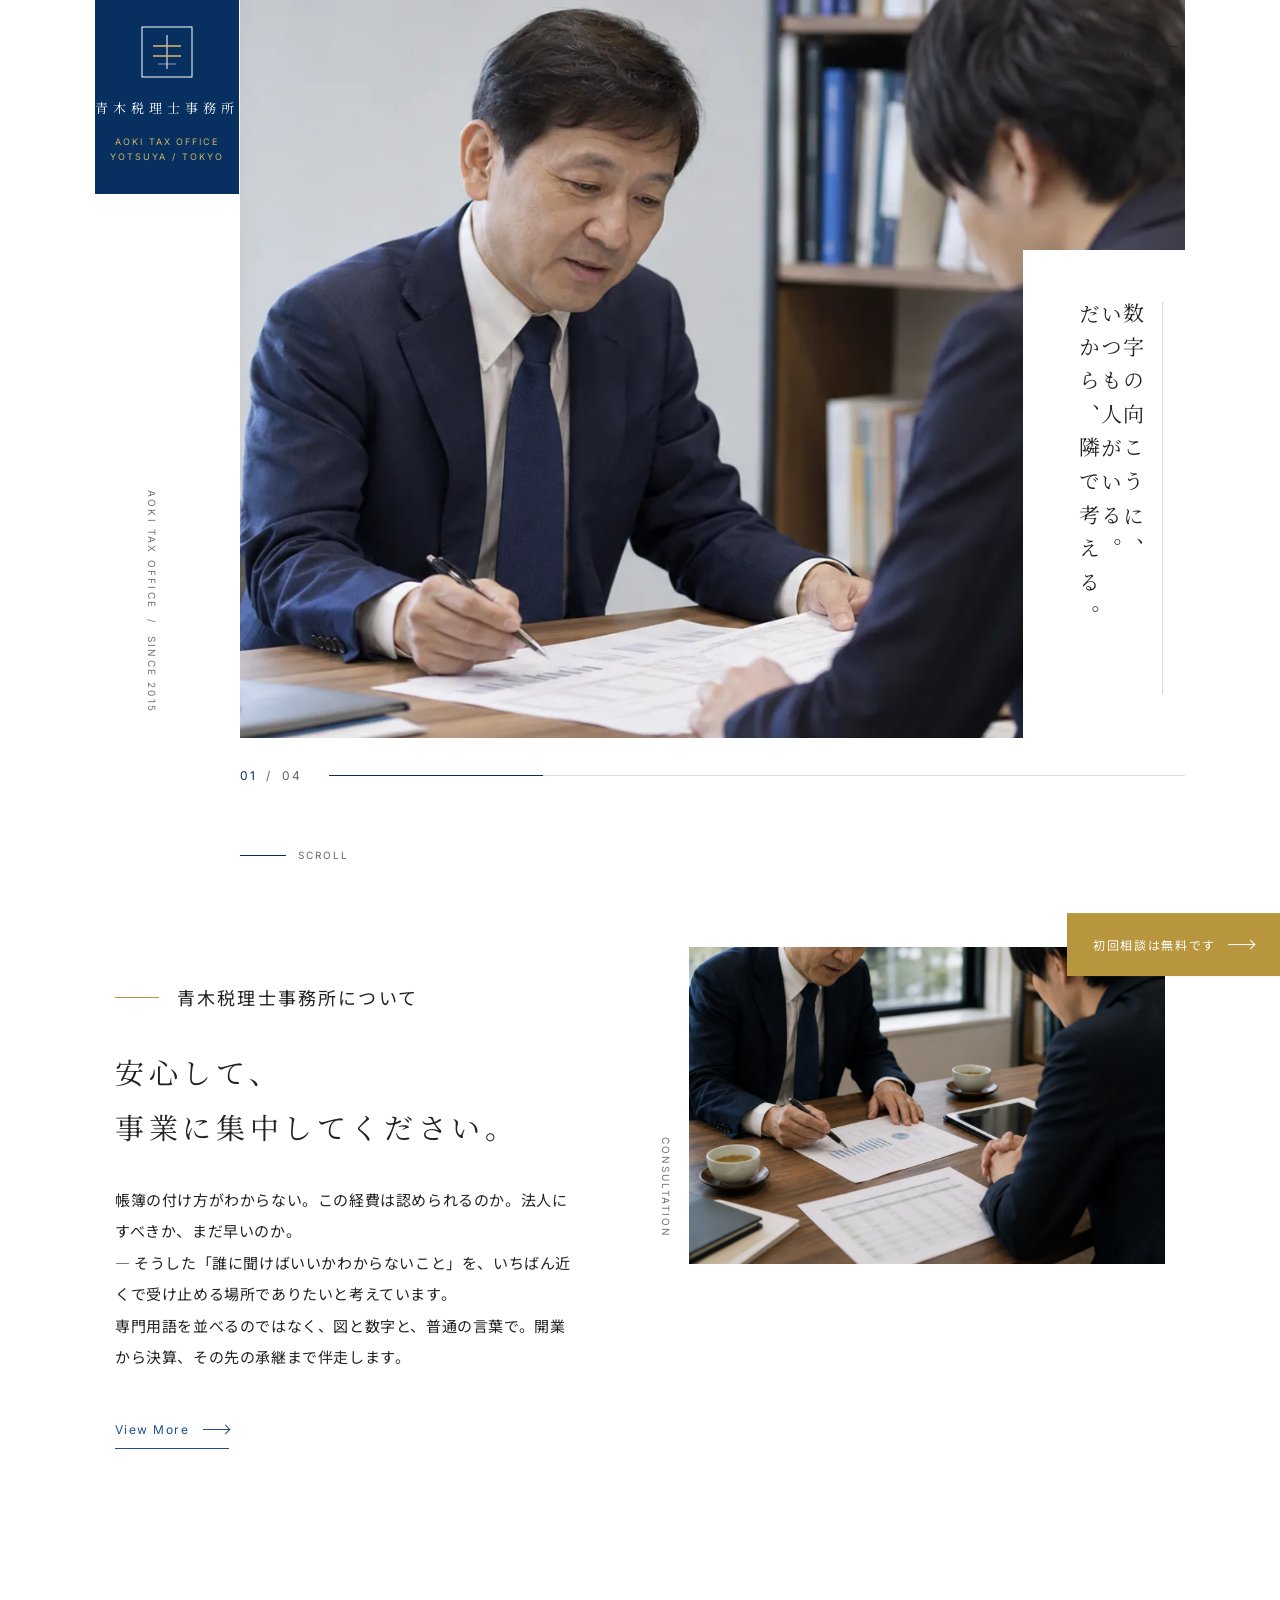
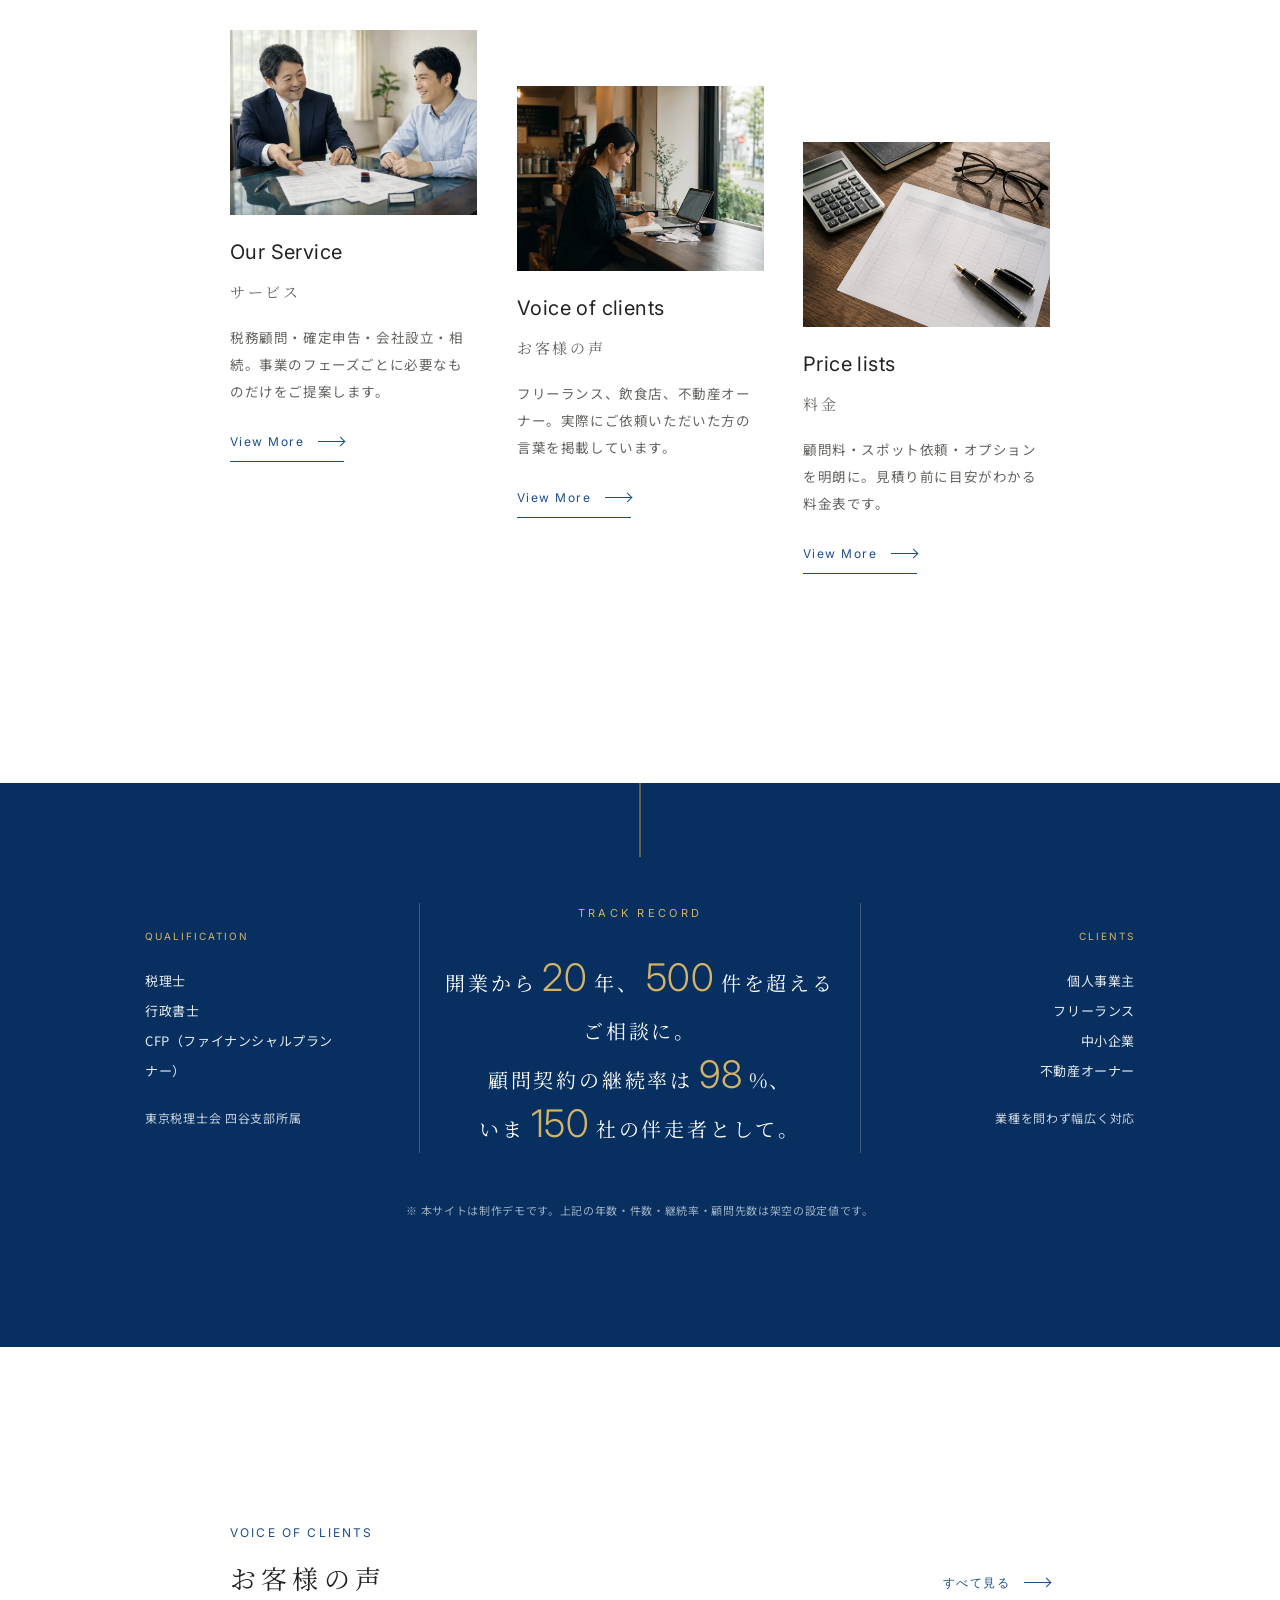
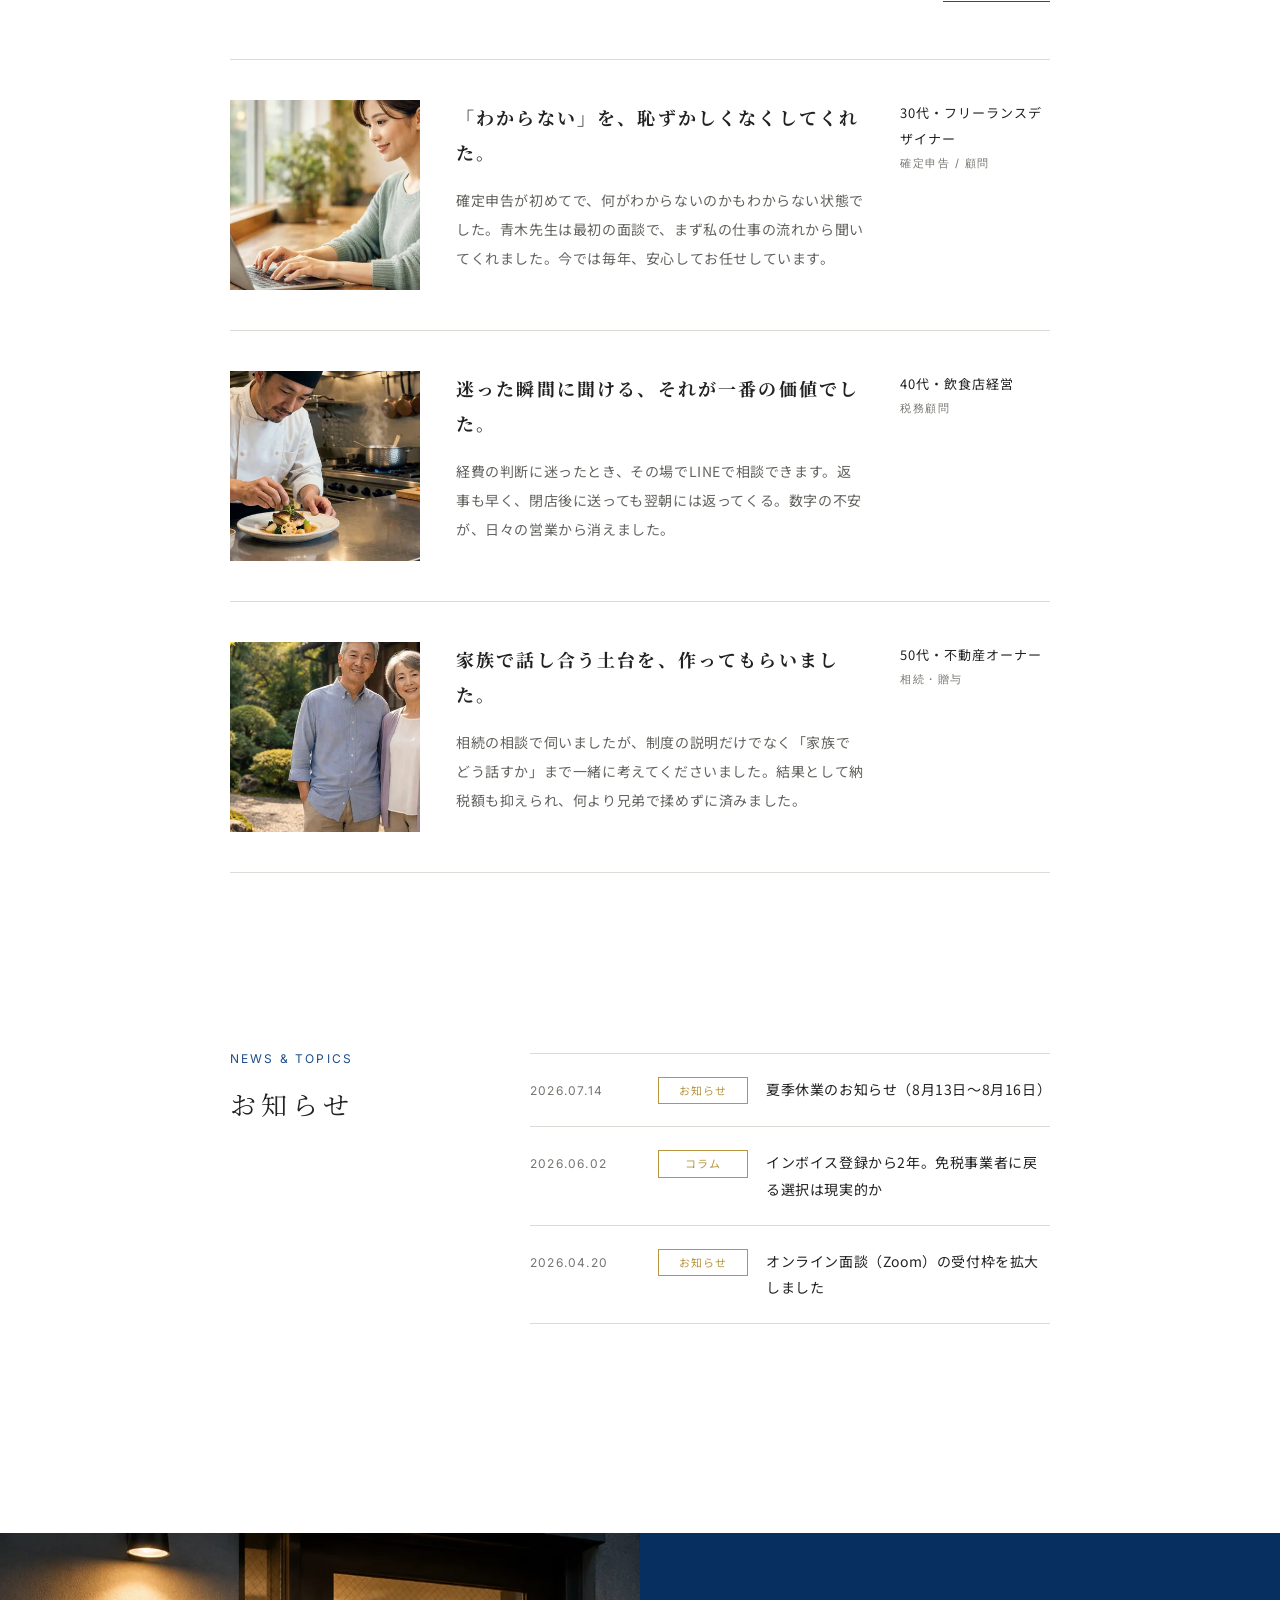
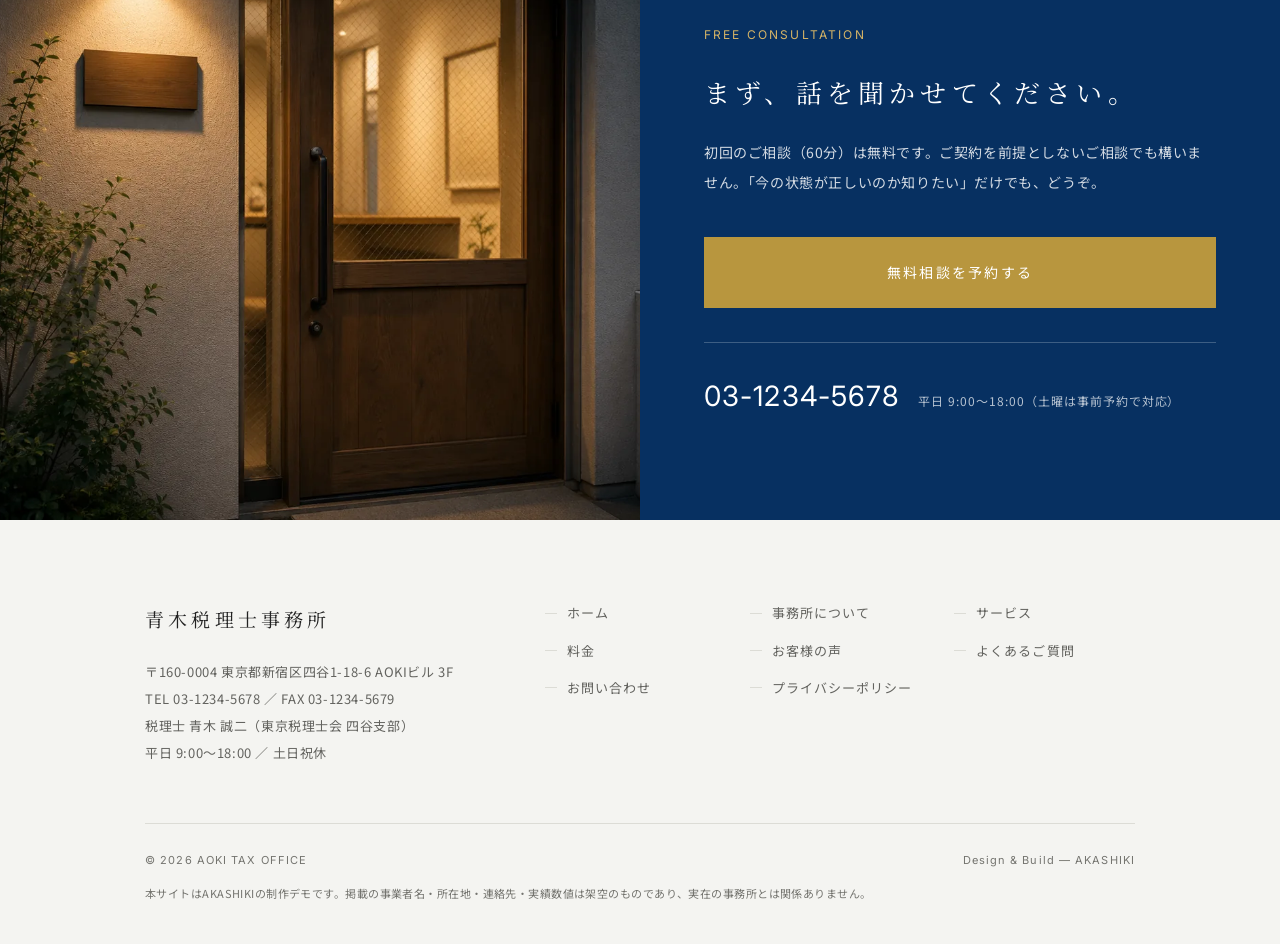
==== commit e04c0672: "Full renewal: 3P -> 8 pages, anchored on a measured reference design - Design constitution rebuilt f" ====
--- a/index.html
+++ b/index.html
@@ -1,396 +1,339 @@
 <!DOCTYPE html>
 <html lang="ja">
 <head>
-  <meta charset="UTF-8">
-  <meta name="viewport" content="width=device-width, initial-scale=1.0">
-  <title>青木税理士事務所 — あなたの「困った」に、寄り添う。</title>
-  <meta name="description" content="東京都新宿区四谷の税理士事務所。個人事業主・フリーランス・中小企業の税務顧問・確定申告・会社設立・相続をわかりやすくサポートします。初回相談無料。">
-  <meta property="og:title" content="青木税理士事務所 — あなたの「困った」に、寄り添う。">
-  <meta property="og:description" content="東京都新宿区四谷の税理士事務所。個人事業主・フリーランス・中小企業の税務をわかりやすくサポート。初回相談無料。">
-  <meta property="og:type" content="website">
-  <meta property="og:image" content="assets/img/hero.jpg">
-  <link rel="icon" href="assets/img/logo.svg" type="image/svg+xml">
-  <link rel="stylesheet" href="assets/css/style.css">
-  <script src="assets/js/main.js" defer></script>
+<meta charset="UTF-8">
+<meta name="viewport" content="width=device-width, initial-scale=1.0, viewport-fit=cover">
+<title>青木税理士事務所｜東京・四谷の税理士 — 数字の向こうに、いつも人がいる。</title>
+<meta name="description" content="東京都新宿区四谷の税理士事務所。個人事業主・フリーランス・中小企業の税務顧問、確定申告、会社設立、相続・贈与を、専門用語を使わずに伴走します。初回相談無料。">
+<link rel="canonical" href="https://sumiyakaa.github.io/AokiTax/">
+<meta property="og:type" content="website">
+<meta property="og:site_name" content="青木税理士事務所">
+<meta property="og:title" content="青木税理士事務所｜東京・四谷の税理士">
+<meta property="og:description" content="個人事業主・フリーランス・中小企業の税務を、専門用語を使わずに伴走する四谷の税理士事務所。初回相談無料。">
+<meta property="og:url" content="https://sumiyakaa.github.io/AokiTax/">
+<meta property="og:image" content="https://sumiyakaa.github.io/AokiTax/assets/img/og.jpg">
+<meta name="twitter:card" content="summary_large_image">
+<meta name="theme-color" content="#073061">
+<link rel="icon" href="assets/img/favicon.svg" type="image/svg+xml">
+<link rel="apple-touch-icon" href="assets/img/apple-touch-icon.png">
+<link rel="preconnect" href="https://fonts.googleapis.com">
+<link rel="preconnect" href="https://fonts.gstatic.com" crossorigin>
+<link href="https://fonts.googleapis.com/css2?family=Inter:wght@300;400;500&family=Noto+Sans+JP:wght@300;400;500&family=Noto+Serif+JP:wght@300;400;500&display=swap" rel="stylesheet">
+<link rel="stylesheet" href="assets/css/style.css">
+<script src="assets/js/lenis.min.js" defer></script>
+<script src="assets/js/main.js" defer></script>
+<script type="application/ld+json">
+{
+  "@context": "https://schema.org",
+  "@type": "AccountingService",
+  "name": "青木税理士事務所",
+  "url": "https://sumiyakaa.github.io/AokiTax/",
+  "image": "https://sumiyakaa.github.io/AokiTax/assets/img/og.jpg",
+  "telephone": "03-1234-5678",
+  "priceRange": "¥¥",
+  "address": {
+    "@type": "PostalAddress",
+    "postalCode": "160-0004",
+    "addressRegion": "東京都",
+    "addressLocality": "新宿区",
+    "streetAddress": "四谷1-18-6 AOKIビル 3F",
+    "addressCountry": "JP"
+  },
+  "openingHoursSpecification": {
+    "@type": "OpeningHoursSpecification",
+    "dayOfWeek": ["Monday","Tuesday","Wednesday","Thursday","Friday"],
+    "opens": "09:00",
+    "closes": "18:00"
+  },
+  "areaServed": "日本全国（オンライン面談対応）"
+}
+</script>
 </head>
 <body>
 
 <a href="#main" class="skip-link">メインコンテンツへ</a>
-
-<!-- HEADER -->
-<header class="header" role="banner">
-  <div class="header__inner">
-    <a href="index.html" class="header__logo" aria-label="青木税理士事務所 トップページ">
-      <img src="assets/img/logo.svg" alt="青木税理士事務所" width="240" height="48">
-    </a>
-    <nav class="header__nav" role="navigation" aria-label="メインナビゲーション">
-      <a href="index.html" class="header__nav-link is-active">ホーム</a>
-      <a href="service.html" class="header__nav-link">サービス</a>
-      <a href="contact.html" class="header__nav-link">お問い合わせ</a>
-      <a href="contact.html" class="header__cta btn btn--primary btn--sm">無料相談</a>
-    </nav>
-    <button class="hamburger" aria-label="メニューを開く" aria-expanded="false" aria-controls="drawer">
-      <span class="hamburger__bar"></span>
-      <span class="hamburger__bar"></span>
-      <span class="hamburger__bar"></span>
-    </button>
+<div class="page-fade" aria-hidden="true"></div>
+
+<a href="index.html" class="site-logo" data-site-logo aria-label="青木税理士事務所 トップページ">
+  <img src="assets/img/mark.svg" alt="" class="site-logo__mark" width="52" height="52">
+  <span class="site-logo__ja">青木税理士事務所</span>
+  <span class="site-logo__en">AOKI TAX OFFICE<br>YOTSUYA / TOKYO</span>
+</a>
+
+<button class="menu-btn" data-menu-btn aria-expanded="false" aria-controls="globalnav" aria-label="メニューを開く">
+  <span class="menu-btn__label">MENU</span>
+  <span class="menu-btn__bar"></span>
+  <span class="menu-btn__bar"></span>
+  <span class="menu-btn__bar"></span>
+</button>
+
+<nav class="nav" id="globalnav" data-menu aria-label="グローバルナビゲーション">
+  <div class="nav__inner">
+    <ul class="nav__list">
+      <li><a href="index.html"><span class="nav__num">01</span><span class="nav__ja">ホーム</span><span class="nav__en">Home</span></a></li>
+      <li><a href="about.html"><span class="nav__num">02</span><span class="nav__ja">事務所について</span><span class="nav__en">About</span></a></li>
+      <li><a href="service.html"><span class="nav__num">03</span><span class="nav__ja">サービス</span><span class="nav__en">Service</span></a></li>
+      <li><a href="price.html"><span class="nav__num">04</span><span class="nav__ja">料金</span><span class="nav__en">Price</span></a></li>
+      <li><a href="voice.html"><span class="nav__num">05</span><span class="nav__ja">お客様の声</span><span class="nav__en">Voice</span></a></li>
+      <li><a href="faq.html"><span class="nav__num">06</span><span class="nav__ja">よくあるご質問</span><span class="nav__en">FAQ</span></a></li>
+      <li><a href="contact.html"><span class="nav__num">07</span><span class="nav__ja">お問い合わせ</span><span class="nav__en">Contact</span></a></li>
+    </ul>
+    <div class="nav__side">
+      <dl>
+        <dt>OFFICE</dt>
+        <dd>〒160-0004<br>東京都新宿区四谷1-18-6 AOKIビル 3F</dd>
+        <dt>TEL</dt>
+        <dd>03-1234-5678</dd>
+        <dt>HOURS</dt>
+        <dd>平日 9:00〜18:00<br>土日祝休（事前予約で土曜対応可）</dd>
+      </dl>
+    </div>
   </div>
-</header>
-<nav class="drawer" id="drawer" role="navigation" aria-label="モバイルナビゲーション">
-  <a href="index.html" class="drawer__link">ホーム</a>
-  <a href="service.html" class="drawer__link">サービス</a>
-  <a href="contact.html" class="drawer__link">お問い合わせ</a>
-  <div class="drawer__cta"><a href="contact.html" class="btn btn--primary btn--block">無料相談のご予約</a></div>
 </nav>
 
+<a href="contact.html" class="fixed-cta" data-fixed-cta>初回相談は無料です<span class="arw" aria-hidden="true"></span></a>
+
 <main id="main">
 
-  <!-- ========== S1: HERO — 巨大タイポ + 全画面写真 ========== -->
-  <section class="hero">
-    <div class="hero__bg">
-      <img src="assets/img/hero.jpg" alt="明るいオフィスで税理士が笑顔で相談対応している風景" width="1920" height="1080" loading="eager">
-    </div>
-    <div class="hero__overlay"></div>
-    <div class="hero__content animate-on-scroll">
-      <h1 class="hero__catch">あなたの<br><span class="hero__catch-accent">「困った」</span>に、<br>寄り添う。</h1>
-      <span class="hero__gold-line deco-gold-line deco-gold-line--wide" role="img" aria-label="装飾"></span>
-      <p class="hero__sub">個人事業主・フリーランス・中小企業の税務を、<br>わかりやすく丁寧にサポートします。</p>
-      <div class="hero__buttons">
-        <a href="contact.html" class="btn btn--primary">無料相談のご予約</a>
-        <a href="service.html" class="btn btn--secondary-white">サービスを見る</a>
-      </div>
-    </div>
-  </section>
-
-  <!-- Hero bottom marquee -->
-  <div class="marquee-band">
-    <div class="marquee">
-      <div class="marquee-track marquee-track--fast">
-        <span class="marquee-item">TAX ADVISORY</span>
-        <span class="marquee-item">•</span>
-        <span class="marquee-item">CONSULTATION</span>
-        <span class="marquee-item">•</span>
-        <span class="marquee-item">INCORPORATION</span>
-        <span class="marquee-item">•</span>
-        <span class="marquee-item">INHERITANCE</span>
-        <span class="marquee-item">•</span>
-        <span class="marquee-item">TAX ADVISORY</span>
-        <span class="marquee-item">•</span>
-        <span class="marquee-item">CONSULTATION</span>
-        <span class="marquee-item">•</span>
-        <span class="marquee-item">INCORPORATION</span>
-        <span class="marquee-item">•</span>
-        <span class="marquee-item">INHERITANCE</span>
-        <span class="marquee-item">•</span>
-      </div>
-    </div>
-  </div>
-
-  <!-- ========== S2: 実績 — エディトリアル型 3カラム ========== -->
-  <section class="editorial" aria-label="実績">
-    <div class="editorial__grid animate-on-scroll">
-      <!-- 左: 所属・資格 -->
-      <div class="editorial__side editorial__side--left">
-        <p class="editorial__side-label">Qualification</p>
-        <ul class="editorial__side-list">
-          <li>税理士</li>
-          <li>行政書士</li>
-          <li>CFP（ファイナンシャルプランナー）</li>
-        </ul>
-        <p class="editorial__side-sub">東京税理士会 四谷支部所属</p>
-      </div>
-      <!-- 中央: 本文 -->
-      <div class="editorial__center">
-        <p class="editorial__en">Track Record</p>
-        <p class="editorial__body">
-          開業から<span class="editorial__num">20</span>年にわたり、<span class="editorial__num">500</span>件を超えるご相談に対応してまいりました。顧問契約の継続率は<span class="editorial__num">98</span>%。現在<span class="editorial__num">150</span>社の顧問先企業様にご支援いただいています。
+  <!-- ========== KV ========== -->
+  <section class="kv" data-kv aria-label="キービジュアル">
+   <div class="kv__stage">
+    <div class="kv__media">
+     <div class="kv__slides" data-parallax="0.06">
+      <div class="kv__slide is-active"><img src="assets/img/kv-01.webp" alt="面談テーブルで書類を挟んで話す税理士と相談者" width="1600" height="1067" fetchpriority="high" decoding="async"></div>
+      <div class="kv__slide"><img src="assets/img/kv-02.webp" alt="窓際の机で数字を確認する手元" width="1600" height="1067" loading="lazy" decoding="async"></div>
+      <div class="kv__slide"><img src="assets/img/kv-03.webp" alt="事務所の書棚と観葉植物のある一角" width="1600" height="1067" loading="lazy" decoding="async"></div>
+      <div class="kv__slide"><img src="assets/img/kv-04.webp" alt="夕暮れの事務所が入るビル外観。窓に灯りがともる" width="1600" height="1067" loading="lazy" decoding="async"></div>
+     </div>
+    </div>
+    <div class="kv__panel">
+      <span class="kv__slogan-rule" aria-hidden="true"></span>
+      <p class="kv__slogan tate" data-split>
+        <span data-split-row>数字の向こうに、</span>
+        <span data-split-row>いつも人がいる。</span>
+        <span data-split-row>だから、隣で考える。</span>
+      </p>
+    </div>
+   </div>
+    <p class="kv__side">AOKI TAX OFFICE &nbsp;/&nbsp; SINCE 2015</p>
+
+    <div class="kv__pager">
+      <span class="kv__count"><span class="curr" data-kv-curr>01</span><span>/</span><span>04</span></span>
+      <span class="kv__bar" aria-hidden="true"><span data-kv-bar></span></span>
+    </div>
+    <p class="kv__scroll"><i aria-hidden="true"></i>SCROLL</p>
+  </section>
+
+  <!-- ========== About ========== -->
+  <section class="about" aria-labelledby="about-h">
+    <div class="about__grid">
+      <div class="about__body reveal">
+        <p class="band about__band">青木税理士事務所について</p>
+        <h2 class="h-ja h-ja--lg about__h" id="about-h">安心して、<br>事業に集中してください。</h2>
+        <p class="lede about__text">
+          帳簿の付け方がわからない。この経費は認められるのか。法人にすべきか、まだ早いのか。<br>
+          — そうした「誰に聞けばいいかわからないこと」を、いちばん近くで受け止める場所でありたいと考えています。<br>
+          専門用語を並べるのではなく、図と数字と、普通の言葉で。開業から決算、その先の承継まで伴走します。
         </p>
-        <span class="editorial__line"></span>
-      </div>
-      <!-- 右: 対応分野 -->
-      <div class="editorial__side editorial__side--right">
-        <p class="editorial__side-label">Clients</p>
-        <ul class="editorial__side-list">
-          <li>個人事業主</li>
-          <li>フリーランス</li>
-          <li>中小企業</li>
-          <li>不動産オーナー</li>
-        </ul>
-        <p class="editorial__side-sub">業種を問わず幅広く対応</p>
-      </div>
-    </div>
-  </section>
-
-  <!-- ========== S3: 選ばれる理由 — 全幅カード+写真付き ========== -->
-  <section class="reasons">
-    <div class="section-heading" style="max-width:var(--max-width);margin:0 auto 48px;padding:0 clamp(16px,4vw,40px);">
-      <span class="section-heading__en">Our Strengths</span>
-      <span class="section-heading__separator"><img src="assets/img/deco-gold-line.png" alt="装飾" class="deco-gold-line" width="60" height="2"></span>
-      <span class="section-heading__ja">選ばれる理由</span>
-    </div>
-    <div class="reasons__grid stagger-children">
-      <!-- Card 1 -->
-      <div class="reasons__card animate-on-scroll">
-        <div class="reasons__card-photo">
-          <img src="assets/img/strength-01.jpg" alt="PC画面を見せながら説明する税理士" width="800" height="400" loading="lazy" style="width:100%;height:100%;object-fit:cover;">
-        </div>
-        <div class="reasons__card-body">
-          <div class="reasons__icon">
-            <svg viewBox="0 0 56 56" xmlns="http://www.w3.org/2000/svg"><circle cx="28" cy="28" r="24" stroke-width="1.5" fill="none" stroke="currentColor"/><path d="M18 28l8 8 12-14" stroke="currentColor" stroke-width="2" fill="none" stroke-linecap="round" stroke-linejoin="round"/></svg>
+        <a href="about.html" class="more">View More<span class="arw" aria-hidden="true"></span></a>
+      </div>
+      <div class="about__photo reveal">
+        <img src="assets/img/about.webp" alt="打ち合わせテーブルに広げた資料と、説明する税理士" width="1200" height="800" loading="lazy" decoding="async">
+        <span class="about__photo-cap">CONSULTATION</span>
+      </div>
+    </div>
+  </section>
+
+  <!-- ========== Menus ========== -->
+  <section class="menus" aria-label="主要メニュー">
+    <div class="menus__grid">
+      <a href="service.html" class="menus__item reveal">
+        <div class="menus__photo"><img src="assets/img/menu-service.webp" alt="ノートPCと資料を前に打ち合わせをする様子" width="900" height="675" loading="lazy" decoding="async"></div>
+        <p class="h-en h-en--sm menus__en">Our Service</p>
+        <p class="menus__ja">サービス</p>
+        <p class="menus__text">税務顧問・確定申告・会社設立・相続。事業のフェーズごとに必要なものだけをご提案します。</p>
+        <span class="more">View More<span class="arw" aria-hidden="true"></span></span>
+      </a>
+      <a href="voice.html" class="menus__item reveal">
+        <div class="menus__photo"><img src="assets/img/menu-voice.webp" alt="カフェのカウンターで作業するフリーランスの手元" width="900" height="675" loading="lazy" decoding="async"></div>
+        <p class="h-en h-en--sm menus__en">Voice of clients</p>
+        <p class="menus__ja">お客様の声</p>
+        <p class="menus__text">フリーランス、飲食店、不動産オーナー。実際にご依頼いただいた方の言葉を掲載しています。</p>
+        <span class="more">View More<span class="arw" aria-hidden="true"></span></span>
+      </a>
+      <a href="price.html" class="menus__item reveal">
+        <div class="menus__photo"><img src="assets/img/menu-price.webp" alt="料金表と電卓が置かれたデスク" width="900" height="675" loading="lazy" decoding="async"></div>
+        <p class="h-en h-en--sm menus__en">Price lists</p>
+        <p class="menus__ja">料金</p>
+        <p class="menus__text">顧問料・スポット依頼・オプションを明朗に。見積り前に目安がわかる料金表です。</p>
+        <span class="more">View More<span class="arw" aria-hidden="true"></span></span>
+      </a>
+    </div>
+  </section>
+
+  <!-- ========== Record（紺バンド） ========== -->
+  <section class="record" aria-label="事務所の実績">
+    <div class="record__inner">
+      <div class="record__side reveal">
+        <dl>
+          <dt>QUALIFICATION</dt>
+          <dd>
+            <ul>
+              <li>税理士</li>
+              <li>行政書士</li>
+              <li>CFP（ファイナンシャルプランナー）</li>
+            </ul>
+          </dd>
+        </dl>
+        <p class="record__note">東京税理士会 四谷支部所属</p>
+      </div>
+
+      <div class="record__center reveal">
+        <p class="record__label">TRACK RECORD</p>
+        <p class="record__body">
+          開業から<span class="record__num">20</span>年、<span class="record__num">500</span>件を超えるご相談に。<br>
+          顧問契約の継続率は<span class="record__num">98</span>%、<br>
+          いま<span class="record__num">150</span>社の伴走者として。
+        </p>
+      </div>
+
+      <div class="record__side record__side--r reveal">
+        <dl>
+          <dt>CLIENTS</dt>
+          <dd>
+            <ul>
+              <li>個人事業主</li>
+              <li>フリーランス</li>
+              <li>中小企業</li>
+              <li>不動産オーナー</li>
+            </ul>
+          </dd>
+        </dl>
+        <p class="record__note">業種を問わず幅広く対応</p>
+      </div>
+    </div>
+    <p class="record__demo">※ 本サイトは制作デモです。上記の年数・件数・継続率・顧問先数は架空の設定値です。</p>
+  </section>
+
+  <!-- ========== Voice ========== -->
+  <section class="voice" aria-labelledby="voice-h">
+    <div class="voice__head reveal">
+      <div>
+        <p class="kicker" style="margin-bottom:14px;">Voice of clients</p>
+        <h2 class="h-ja" id="voice-h">お客様の声</h2>
+      </div>
+      <a href="voice.html" class="more">すべて見る<span class="arw" aria-hidden="true"></span></a>
+    </div>
+    <div class="voice__list">
+      <article class="voice__item reveal">
+        <div class="voice__photo"><img src="assets/img/voice-01.webp" alt="デザインの仕事をする女性の作業風景" width="600" height="600" loading="lazy" decoding="async"></div>
+        <div>
+          <h3 class="voice__q">「わからない」を、恥ずかしくなくしてくれた。</h3>
+          <p class="voice__text">確定申告が初めてで、何がわからないのかもわからない状態でした。青木先生は最初の面談で、まず私の仕事の流れから聞いてくれました。今では毎年、安心してお任せしています。</p>
+        </div>
+        <p class="voice__meta"><b>30代・フリーランスデザイナー</b>確定申告 / 顧問</p>
+      </article>
+      <article class="voice__item reveal">
+        <div class="voice__photo"><img src="assets/img/voice-02.webp" alt="小さな飲食店の厨房で仕込みをする様子" width="600" height="600" loading="lazy" decoding="async"></div>
+        <div>
+          <h3 class="voice__q">迷った瞬間に聞ける、それが一番の価値でした。</h3>
+          <p class="voice__text">経費の判断に迷ったとき、その場でLINEで相談できます。返事も早く、閉店後に送っても翌朝には返ってくる。数字の不安が、日々の営業から消えました。</p>
+        </div>
+        <p class="voice__meta"><b>40代・飲食店経営</b>税務顧問</p>
+      </article>
+      <article class="voice__item reveal">
+        <div class="voice__photo"><img src="assets/img/voice-03.webp" alt="庭のある住まいで穏やかに過ごす年配の夫婦" width="600" height="600" loading="lazy" decoding="async"></div>
+        <div>
+          <h3 class="voice__q">家族で話し合う土台を、作ってもらいました。</h3>
+          <p class="voice__text">相続の相談で伺いましたが、制度の説明だけでなく「家族でどう話すか」まで一緒に考えてくださいました。結果として納税額も抑えられ、何より兄弟で揉めずに済みました。</p>
+        </div>
+        <p class="voice__meta"><b>50代・不動産オーナー</b>相続・贈与</p>
+      </article>
+    </div>
+  </section>
+
+  <!-- ========== News ========== -->
+  <section class="news" aria-labelledby="news-h">
+    <div class="news__inner">
+      <div class="reveal">
+        <p class="kicker" style="margin-bottom:14px;">News &amp; Topics</p>
+        <h2 class="h-ja" id="news-h">お知らせ</h2>
+      </div>
+      <ul class="news__list reveal">
+        <li>
+          <div class="news__row">
+            <span class="news__date">2026.07.14</span>
+            <span class="news__cat">お知らせ</span>
+            <span class="news__ttl">夏季休業のお知らせ（8月13日〜8月16日）</span>
           </div>
-          <h3 class="reasons__title">個人事業主・フリーランス専門</h3>
-          <p class="reasons__text">開業届から確定申告、法人化まで。あなたの事業フェーズに合わせた税務をワンストップで。</p>
-        </div>
-      </div>
-      <!-- Card 2 -->
-      <div class="reasons__card animate-on-scroll">
-        <div class="reasons__card-photo">
-          <img src="assets/img/strength-02.jpg" alt="ホワイトボードに図を描いて説明" width="800" height="400" loading="lazy" style="width:100%;height:100%;object-fit:cover;">
-        </div>
-        <div class="reasons__card-body">
-          <div class="reasons__icon">
-            <svg viewBox="0 0 56 56" xmlns="http://www.w3.org/2000/svg"><rect x="8" y="6" width="40" height="44" rx="2" stroke="currentColor" stroke-width="1.5" fill="none"/><line x1="18" y1="20" x2="38" y2="20" stroke="currentColor" stroke-width="1.5"/><line x1="18" y1="28" x2="34" y2="28" stroke="currentColor" stroke-width="1.5"/><line x1="18" y1="36" x2="28" y2="36" stroke="currentColor" stroke-width="1.5"/></svg>
+        </li>
+        <li>
+          <div class="news__row">
+            <span class="news__date">2026.06.02</span>
+            <span class="news__cat">コラム</span>
+            <span class="news__ttl">インボイス登録から2年。免税事業者に戻る選択は現実的か</span>
           </div>
-          <h3 class="reasons__title">わかりやすい説明</h3>
-          <p class="reasons__text">専門用語を使わず、図や表を交えてご説明。税務が初めての方でも安心です。</p>
-        </div>
-      </div>
-      <!-- Card 3 -->
-      <div class="reasons__card animate-on-scroll">
-        <div class="reasons__card-photo">
-          <img src="assets/img/strength-03.jpg" alt="スマホでLINEを確認している手元" width="800" height="400" loading="lazy" style="width:100%;height:100%;object-fit:cover;">
-        </div>
-        <div class="reasons__card-body">
-          <div class="reasons__icon">
-            <svg viewBox="0 0 56 56" xmlns="http://www.w3.org/2000/svg"><path d="M14 42c0-10 7-14 14-14s14 5 14 14" stroke="currentColor" stroke-width="1.5" fill="none"/><circle cx="28" cy="18" r="10" stroke="currentColor" stroke-width="1.5" fill="none"/><path d="M40 36l7 2v7l-7 2" stroke="currentColor" stroke-width="1.5" fill="none" stroke-linecap="round"/></svg>
+        </li>
+        <li>
+          <div class="news__row">
+            <span class="news__date">2026.04.20</span>
+            <span class="news__cat">お知らせ</span>
+            <span class="news__ttl">オンライン面談（Zoom）の受付枠を拡大しました</span>
           </div>
-          <h3 class="reasons__title">いつでも相談できる安心感</h3>
-          <p class="reasons__text">LINEやメールで気軽にご相談OK。月次面談で状況を定期的に共有します。</p>
-        </div>
-      </div>
-    </div>
-  </section>
-
-  <!-- ========== S4: サービスダイジェスト — パララックス帯 + マーキー + 全幅ミニカード ========== -->
-  <!-- Upper Marquee -->
-  <div class="marquee-band marquee-band--gold">
-    <div class="marquee"><div class="marquee-track">
-      <span class="marquee-item">SERVICES</span><span class="marquee-item">•</span>
-      <span class="marquee-item">TAX ADVISORY</span><span class="marquee-item">•</span>
-      <span class="marquee-item">TAX RETURN</span><span class="marquee-item">•</span>
-      <span class="marquee-item">INCORPORATION</span><span class="marquee-item">•</span>
-      <span class="marquee-item">INHERITANCE</span><span class="marquee-item">•</span>
-      <span class="marquee-item">SERVICES</span><span class="marquee-item">•</span>
-      <span class="marquee-item">TAX ADVISORY</span><span class="marquee-item">•</span>
-      <span class="marquee-item">TAX RETURN</span><span class="marquee-item">•</span>
-      <span class="marquee-item">INCORPORATION</span><span class="marquee-item">•</span>
-      <span class="marquee-item">INHERITANCE</span><span class="marquee-item">•</span>
-    </div></div>
-  </div>
-
-  <!-- Parallax Band -->
-  <section class="service-band" aria-label="サービス紹介">
-    <div class="service-band__bg">
-      <img src="assets/img/service-bg.jpg" alt="書類とペンが並ぶデスク、暖色の照明" width="1920" height="800" loading="lazy">
-    </div>
-    <div class="service-band__overlay"></div>
-    <div class="service-band__content animate-on-scroll">
-      <p class="service-band__en">Services</p>
-      <h2 class="service-band__title">あなたに最適な税務サポートを</h2>
-      <a href="service.html" class="btn btn--ghost" style="color:var(--color-gold-light);">サービス詳細を見る →</a>
-    </div>
-  </section>
-
-  <!-- Lower Marquee (reverse) -->
-  <div class="marquee-band marquee-band--gold">
-    <div class="marquee"><div class="marquee-track marquee-track--reverse">
-      <span class="marquee-item">SERVICES</span><span class="marquee-item">•</span>
-      <span class="marquee-item">TAX ADVISORY</span><span class="marquee-item">•</span>
-      <span class="marquee-item">TAX RETURN</span><span class="marquee-item">•</span>
-      <span class="marquee-item">INCORPORATION</span><span class="marquee-item">•</span>
-      <span class="marquee-item">INHERITANCE</span><span class="marquee-item">•</span>
-      <span class="marquee-item">SERVICES</span><span class="marquee-item">•</span>
-      <span class="marquee-item">TAX ADVISORY</span><span class="marquee-item">•</span>
-      <span class="marquee-item">TAX RETURN</span><span class="marquee-item">•</span>
-      <span class="marquee-item">INCORPORATION</span><span class="marquee-item">•</span>
-      <span class="marquee-item">INHERITANCE</span><span class="marquee-item">•</span>
-    </div></div>
-  </div>
-
-  <!-- Full-bleed Mini Cards with background photos -->
-  <section class="service-mini">
-    <div class="service-mini__grid stagger-children">
-      <!-- 税務顧問 -->
-      <div class="service-mini__card animate-on-scroll">
-        <div class="service-mini__card-bg"><img src="assets/img/service-advisory.jpg" alt="" width="800" height="533" loading="lazy"></div>
-        <div class="service-mini__card-overlay"></div>
-        <div class="service-mini__card-content">
-          <h3 class="service-mini__title">税務顧問</h3>
-          <p class="service-mini__text">月次の記帳代行から決算・申告まで、事業の数字を見える化。</p>
-          <a href="service.html" class="service-mini__link">詳しく見る →</a>
-        </div>
-      </div>
-      <!-- 確定申告 -->
-      <div class="service-mini__card animate-on-scroll">
-        <div class="service-mini__card-bg"><img src="assets/img/service-return.jpg" alt="" width="800" height="533" loading="lazy"></div>
-        <div class="service-mini__card-overlay"></div>
-        <div class="service-mini__card-content">
-          <h3 class="service-mini__title">確定申告</h3>
-          <p class="service-mini__text">面倒な申告作業を丸ごとお任せ。節税ポイントもアドバイス。</p>
-          <a href="service.html" class="service-mini__link">詳しく見る →</a>
-        </div>
-      </div>
-      <!-- 会社設立 -->
-      <div class="service-mini__card animate-on-scroll">
-        <div class="service-mini__card-bg"><img src="assets/img/service-incorp.jpg" alt="" width="800" height="533" loading="lazy"></div>
-        <div class="service-mini__card-overlay"></div>
-        <div class="service-mini__card-content">
-          <h3 class="service-mini__title">会社設立</h3>
-          <p class="service-mini__text">法人化のタイミング判断から登記完了までトータルサポート。</p>
-          <a href="service.html" class="service-mini__link">詳しく見る →</a>
-        </div>
-      </div>
-      <!-- 相続・贈与 -->
-      <div class="service-mini__card animate-on-scroll">
-        <div class="service-mini__card-bg"><img src="assets/img/service-inherit.jpg" alt="" width="800" height="533" loading="lazy"></div>
-        <div class="service-mini__card-overlay"></div>
-        <div class="service-mini__card-content">
-          <h3 class="service-mini__title">相続・贈与</h3>
-          <p class="service-mini__text">ご家族の大切な資産を守る最適なプランをご提案します。</p>
-          <a href="service.html" class="service-mini__link">詳しく見る →</a>
-        </div>
-      </div>
-    </div>
-  </section>
-
-  <!-- ========== S5: 税理士紹介 ========== -->
-  <section class="advisor pattern-dots-gold" style="background:var(--color-bg-alt);">
-    <div class="container">
-      <div class="section-heading">
-        <span class="section-heading__en">Tax Advisor</span>
-        <span class="section-heading__separator"><img src="assets/img/deco-gold-line.png" alt="装飾" class="deco-gold-line" width="60" height="2"></span>
-        <span class="section-heading__ja">税理士紹介</span>
-      </div>
-    </div>
-    <div class="advisor__grid">
-      <div class="advisor__photo animate-on-scroll">
-        <img src="assets/img/advisor.jpg" alt="税理士 青木誠二のポートレート" class="photo-filter" width="600" height="750" loading="lazy">
-      </div>
-      <div class="advisor__info animate-on-scroll">
-        <h3 class="advisor__name">青木 誠二<span class="advisor__name-reading">あおき せいじ</span></h3>
-        <p class="advisor__qualifications">税理士 / 行政書士 / ファイナンシャルプランナー（CFP）</p>
-        <p class="advisor__bio">大手税理士法人で12年間の実務経験を経て、2015年に独立。個人事業主・フリーランスの税務支援に特化し、「わかりやすく、寄り添う税務」をモットーに10年。累計500件以上のご相談に対応してまいりました。</p>
-        <blockquote class="advisor__message">
-          「税金の話は難しい、怖い——そう思っていませんか？ 私はそのイメージを変えたいと思っています。お気軽に、何でもお聞きください。」
-        </blockquote>
-      </div>
-    </div>
-  </section>
-
-  <!-- ========== S6: お客様の声 — ダークセクション + 写真付きカード ========== -->
-  <section class="voice">
-    <div class="section-heading" style="max-width:var(--max-width);margin:0 auto 48px;padding:0 clamp(16px,4vw,40px);">
-      <span class="section-heading__en">Voice</span>
-      <span class="section-heading__separator"><img src="assets/img/deco-gold-line.png" alt="装飾" class="deco-gold-line" width="60" height="2"></span>
-      <span class="section-heading__ja" style="color:#fff;">お客様の声</span>
-    </div>
-    <div class="voice__grid stagger-children">
-      <!-- V-01 -->
-      <div class="voice__card animate-on-scroll">
-        <div class="voice__card-photo">
-          <img src="assets/img/voice-01.jpg" alt="カフェでPC作業するフリーランサー" width="800" height="360" loading="lazy" style="width:100%;height:100%;object-fit:cover;">
-        </div>
-        <div class="voice__card-body">
-          <div class="voice__stars">★★★★★</div>
-          <p class="voice__text">確定申告が初めてで何もわからない状態でしたが、青木先生が一から丁寧に教えてくださいました。今では毎年安心してお任せしています。</p>
-          <p class="voice__attr">30代 フリーランスデザイナー</p>
-        </div>
-      </div>
-      <!-- V-02 -->
-      <div class="voice__card animate-on-scroll">
-        <div class="voice__card-photo">
-          <img src="assets/img/voice-02.jpg" alt="飲食店の厨房で料理する様子" width="800" height="360" loading="lazy" style="width:100%;height:100%;object-fit:cover;">
-        </div>
-        <div class="voice__card-body">
-          <div class="voice__stars">★★★★★</div>
-          <p class="voice__text">顧問契約のおかげで、経費の判断に迷ったときすぐLINEで相談できるのが本当に助かっています。レスポンスも早くて信頼できます。</p>
-          <p class="voice__attr">40代 飲食店経営</p>
-        </div>
-      </div>
-      <!-- V-03 -->
-      <div class="voice__card animate-on-scroll">
-        <div class="voice__card-photo">
-          <img src="assets/img/voice-03.jpg" alt="穏やかな年配夫婦が庭にいる様子" width="800" height="360" loading="lazy" style="width:100%;height:100%;object-fit:cover;">
-        </div>
-        <div class="voice__card-body">
-          <div class="voice__stars">★★★★★</div>
-          <p class="voice__text">相続の相談で伺いましたが、複雑な制度をわかりやすく説明してくれて安心しました。結果的に大きな節税にもなりました。</p>
-          <p class="voice__attr">50代 不動産オーナー</p>
-        </div>
-      </div>
-    </div>
-  </section>
-
-  <!-- ========== S7: CTA — 全幅背景写真 + マーキー ========== -->
-  <!-- CTA top marquee -->
-  <div class="marquee-band">
-    <div class="marquee"><div class="marquee-track marquee-track--fast">
-      <span class="marquee-item">FREE CONSULTATION</span><span class="marquee-item">•</span>
-      <span class="marquee-item">無料相談</span><span class="marquee-item">•</span>
-      <span class="marquee-item">FREE CONSULTATION</span><span class="marquee-item">•</span>
-      <span class="marquee-item">無料相談</span><span class="marquee-item">•</span>
-      <span class="marquee-item">FREE CONSULTATION</span><span class="marquee-item">•</span>
-      <span class="marquee-item">無料相談</span><span class="marquee-item">•</span>
-      <span class="marquee-item">FREE CONSULTATION</span><span class="marquee-item">•</span>
-      <span class="marquee-item">無料相談</span><span class="marquee-item">•</span>
-    </div></div>
-  </div>
-
-  <section class="cta-section">
-    <div class="cta-section__bg">
-      <img src="assets/img/office-exterior.jpg" alt="" width="800" height="533" loading="lazy">
-    </div>
-    <div class="cta-section__overlay"></div>
-    <div class="cta-section__content container animate-on-scroll">
-      <p class="cta-section__en">Free Consultation</p>
-      <h2 class="cta-section__title">まずは無料相談から、お気軽にどうぞ。</h2>
-      <p class="cta-section__sub">初回のご相談は無料です。お電話・メール・LINEからお問い合わせください。</p>
-      <a href="contact.html" class="btn btn--primary btn--lg">無料相談を予約する</a>
-      <p class="cta-section__phone">03-XXXX-XXXX</p>
-      <p class="cta-section__phone-label">平日 9:00〜18:00</p>
+        </li>
+      </ul>
+    </div>
+  </section>
+
+  <!-- ========== CTA ========== -->
+  <section class="cta" aria-labelledby="cta-h">
+    <div class="cta__grid">
+      <div class="cta__photo">
+        <img src="assets/img/cta.webp" alt="事務所の入口。木の看板と落ち着いた照明" width="1300" height="867" loading="lazy" decoding="async">
+      </div>
+      <div class="cta__body reveal">
+        <p class="kicker kicker--light">Free Consultation</p>
+        <h2 class="h-ja h-ja--light cta__h" id="cta-h">まず、話を聞かせてください。</h2>
+        <p class="cta__text">初回のご相談（60分）は無料です。ご契約を前提としないご相談でも構いません。「今の状態が正しいのか知りたい」だけでも、どうぞ。</p>
+        <a href="contact.html" class="btn-gold btn-gold--onnavy">無料相談を予約する</a>
+        <div class="cta__tel">
+          <a href="tel:0312345678" class="cta__tel-num">03-1234-5678</a>
+          <span class="cta__tel-label">平日 9:00〜18:00（土曜は事前予約で対応）</span>
+        </div>
+      </div>
     </div>
   </section>
 
 </main>
 
-<!-- FOOTER -->
-<footer class="footer" role="contentinfo">
-  <div class="footer__gold-line"><img src="assets/img/deco-gold-line.png" alt="装飾" class="deco-gold-line deco-gold-line--full"></div>
-  <div class="footer__inner container">
-    <div class="footer__grid">
-      <div class="footer__left">
-        <p class="footer__logo">青木税理士事務所</p>
+<footer class="footer">
+  <div class="footer__inner">
+    <div class="footer__top">
+      <div>
+        <p class="footer__name">青木税理士事務所</p>
         <div class="footer__info">
           <p>〒160-0004 東京都新宿区四谷1-18-6 AOKIビル 3F</p>
-          <p>TEL: 03-XXXX-XXXX ／ FAX: 03-XXXX-XXXX</p>
+          <p>TEL 03-1234-5678 ／ FAX 03-1234-5679</p>
           <p>税理士 青木 誠二（東京税理士会 四谷支部）</p>
-        </div>
-      </div>
-      <div class="footer__right">
-        <p class="footer__nav-title">ページ</p>
-        <nav class="footer__nav" aria-label="フッターナビゲーション">
-          <a href="index.html" class="footer__nav-link">ホーム</a>
-          <a href="service.html" class="footer__nav-link">サービス</a>
-          <a href="contact.html" class="footer__nav-link">お問い合わせ</a>
-        </nav>
-        <div class="footer__hours">
-          <p class="footer__hours-title">営業時間</p>
-          <p>平日 9:00〜18:00</p>
-          <p>土曜・日曜・祝日休み（事前予約で土曜対応可）</p>
-        </div>
-      </div>
-    </div>
-    <p class="footer__copyright">&copy; 2025 青木税理士事務所 All Rights Reserved.</p>
+          <p>平日 9:00〜18:00 ／ 土日祝休</p>
+        </div>
+      </div>
+      <nav class="footer__nav" aria-label="フッターナビゲーション">
+        <a href="index.html">ホーム</a>
+        <a href="about.html">事務所について</a>
+        <a href="service.html">サービス</a>
+        <a href="price.html">料金</a>
+        <a href="voice.html">お客様の声</a>
+        <a href="faq.html">よくあるご質問</a>
+        <a href="contact.html">お問い合わせ</a>
+        <a href="privacy.html">プライバシーポリシー</a>
+      </nav>
+    </div>
+    <div class="footer__bottom">
+      <p class="footer__copy">&copy; 2026 AOKI TAX OFFICE</p>
+      <p class="footer__credit">Design &amp; Build — AKASHIKI</p>
+    </div>
+    <p class="footer__note">本サイトはAKASHIKIの制作デモです。掲載の事業者名・所在地・連絡先・実績数値は架空のものであり、実在の事務所とは関係ありません。</p>
   </div>
 </footer>
 
--- a/assets/css/style.css
+++ b/assets/css/style.css
@@ -1,1007 +1,1028 @@
+@charset "UTF-8";
 /* ============================================================
-   青木税理士事務所 — style.css (大改修版)
-   紺 × 白 × 金 — 情報密度最大・全幅・巨大タイポ
+   AOKI TAX OFFICE — style.css
+   デザイン憲法 v2（2026-07-31 全面刷新）
+   アンカー: 荻野鷹也税理士事務所（実測踏襲）
+   アクセント: 早川総合法律事務所（縦組み・左右分割） / 東京共同会計事務所（金）
    ============================================================ */
 
-@import url('https://fonts.googleapis.com/css2?family=Cormorant+Garamond:ital,wght@0,400;0,500;0,600;0,700;1,400&family=Noto+Sans+JP:wght@300;400;500;600;700&family=Noto+Serif+JP:wght@400;500;600;700&family=Poppins:wght@400;500;600;700&display=swap');
-
-/* ------------------------------------------------------------
-   1. CSS Variables
+/* ------------------------------------------------------------
+   1. Tokens
    ------------------------------------------------------------ */
 :root {
-  --color-primary:       #1B2A4A;
-  --color-primary-light: #2C3E50;
-  --color-primary-dark:  #0F1A2E;
-  --color-primary-pale:  #E8EDF4;
-  --color-gold:          #B8963E;
-  --color-gold-light:    #D4B366;
-  --color-gold-dark:     #8B6914;
-  --color-gold-pale:     #FAF3E0;
-  --color-cta:           #C0392B;
-  --color-cta-dark:      #A93226;
-  --color-bg:            #F5F5F0;
-  --color-bg-alt:        #EEEEE8;
-  --color-bg-warm:       #FAF3E0;
-  --color-surface:       #FFFFFF;
-  --color-text:          #2C2C2C;
-  --color-text-light:    #555555;
-  --color-text-muted:    #888888;
-  --color-heading:       #1A1A1A;
-  --color-border:        #D8D5CE;
-  --color-footer-bg:     #0F1A2E;
-  --color-footer-text:   #C8CDD6;
-  --font-heading-ja: "Noto Serif JP", "Yu Mincho", serif;
-  --font-heading-en: "Cormorant Garamond", Georgia, serif;
-  --font-body:       "Noto Sans JP", sans-serif;
-  --font-ui:         "Poppins", sans-serif;
-  --max-width: 1100px;
-  --section-gap: 0px;
-  --radius: 4px;
-  --shadow: 0 2px 16px rgba(27,42,74,0.06);
-}
-
-/* ------------------------------------------------------------
-   2. Reset & Base
+  /* color */
+  --paper:      #FFFFFF;
+  --paper-2:    #F4F4F1;
+  --navy:       #073061;
+  --navy-deep:  #05224A;
+  --blue:       #1D4E89;
+  --ink:        #222222;
+  --ink-2:      #63635F;
+  --ink-3:      #74746F;   /* WCAG AA (4.6:1 on paper) — 小さいラベルにも使うため薄くしない */
+  --gold:       #B8963E;
+  --gold-l:     #D4B366;
+  --line:       #DCDCD6;
+  --line-dark:  rgba(255,255,255,.22);
+  --white:      #FFFFFF;
+  --error:      #A33227;
+
+  /* z-index scale */
+  --z-cta: 55; --z-logo: 60; --z-nav: 70; --z-menu: 80; --z-fade: 200; --z-skip: 300;
+
+  /* type */
+  --font-ja:     "Noto Sans JP", "Hiragino Kaku Gothic ProN", Meiryo, sans-serif;
+  --font-mincho: "Noto Serif JP", "Hiragino Mincho ProN", "Yu Mincho", serif;
+  --font-en:     "Inter", "Helvetica Neue", Arial, sans-serif;
+
+  /* space */
+  --gap-s: 160px;
+  --gap-m: 180px;
+  --gap-l: 210px;
+  --container: 1010px;
+  --edge: 95px;
+
+  /* motion */
+  --ease-anchor: cubic-bezier(0, .56, .44, 1);
+  --ease-expo:   cubic-bezier(.19, 1, .22, 1);
+}
+
+@media (max-width: 1023px) {
+  :root { --gap-s: 110px; --gap-m: 124px; --gap-l: 144px; --edge: 40px; }
+}
+@media (max-width: 767px) {
+  :root { --gap-s: 80px; --gap-m: 90px; --gap-l: 105px; --edge: 24px; }
+}
+
+/* ------------------------------------------------------------
+   2. Reset & base
    ------------------------------------------------------------ */
 *, *::before, *::after { margin: 0; padding: 0; box-sizing: border-box; }
-html { font-size: 16px; scroll-behavior: smooth; -webkit-text-size-adjust: 100%; }
+
+html {
+  font-size: 16px;
+  -webkit-text-size-adjust: 100%;
+}
 body {
-  font-family: var(--font-body);
+  font-family: var(--font-ja);
   font-weight: 400;
-  line-height: 1.9;
-  color: var(--color-text);
-  background-color: var(--color-bg);
+  font-size: 15px;
+  line-height: 1.95;
+  letter-spacing: .04em;
+  color: var(--ink);
+  background: var(--paper);
   -webkit-font-smoothing: antialiased;
   -moz-osx-font-smoothing: grayscale;
+  /* clip を使う（hidden は overflow-y を auto に昇格させ、sticky/慣性スクロールを壊す） */
   overflow-x: hidden;
+  overflow-x: clip;
+  /* 禁則（日本語の行末孤立を防ぐ） */
+  line-break: strict;
+  overflow-wrap: break-word;
 }
 img { max-width: 100%; height: auto; display: block; }
-a { color: inherit; text-decoration: none; transition: color 0.2s ease; }
+a { color: inherit; text-decoration: none; }
 ul, ol { list-style: none; }
-button, input, textarea, select { font: inherit; color: inherit; border: none; background: none; outline: none; }
+button, input, textarea, select { font: inherit; color: inherit; border: none; background: none; }
 button { cursor: pointer; }
+table { border-collapse: collapse; width: 100%; }
+
+:focus-visible {
+  outline: 2px solid var(--gold);
+  outline-offset: 3px;
+}
 
 .skip-link {
-  position: absolute; top: -100%; left: 16px;
-  background: var(--color-primary); color: #fff;
-  padding: 8px 16px; border-radius: var(--radius);
-  z-index: 10000; font-size: 14px;
-}
-.skip-link:focus { top: 8px; }
-
-/* ------------------------------------------------------------
-   3. Utility
-   ------------------------------------------------------------ */
-.container {
-  max-width: var(--max-width);
+  position: absolute; top: -200%; left: 16px;
+  background: var(--navy); color: var(--white);
+  padding: 10px 18px; z-index: var(--z-skip); font-size: 13px;
+}
+.skip-link:focus { top: 12px; }
+
+.sr-only {
+  position: absolute; width: 1px; height: 1px;
+  padding: 0; margin: -1px; overflow: hidden;
+  clip: rect(0,0,0,0); white-space: nowrap; border: 0;
+}
+
+/* Lenis */
+html.lenis, html.lenis body { height: auto; }
+.lenis.lenis-smooth { scroll-behavior: auto !important; }
+.lenis.lenis-stopped { overflow: hidden; }
+
+/* ------------------------------------------------------------
+   3. Utilities
+   ------------------------------------------------------------ */
+.inner { max-width: var(--container); margin: 0 auto; padding: 0 var(--edge); }
+
+.gap-s { margin-bottom: var(--gap-s); }
+.gap-m { margin-bottom: var(--gap-m); }
+.gap-l { margin-bottom: var(--gap-l); }
+
+/* 縦組み（PC/タブレットのみ・SPは横組みへ） */
+.tate {
+  writing-mode: vertical-rl;
+  -webkit-writing-mode: vertical-rl;
+  text-orientation: upright;
+  -webkit-text-orientation: upright;
+  font-feature-settings: "vkrn" 1;
+}
+@media (max-width: 767px) {
+  .tate { writing-mode: horizontal-tb; -webkit-writing-mode: horizontal-tb; text-orientation: mixed; -webkit-text-orientation: mixed; }
+}
+
+/* reveal（アンカーの人格: 1.2s cubic-bezier(0,.56,.44,1)） */
+.reveal {
+  opacity: 0;
+  transform: translateY(40px);
+  transition: opacity 1.2s var(--ease-anchor), transform 1.2s var(--ease-anchor);
+  will-change: opacity, transform;
+}
+html.js-ready .reveal.is-in,
+.reveal.is-in { opacity: 1; transform: translateY(0); }
+
+.reveal-child > * {
+  opacity: 0;
+  transform: translateY(32px);
+  transition: opacity 1.1s var(--ease-anchor), transform 1.1s var(--ease-anchor);
+}
+.reveal-child.is-in > * { opacity: 1; transform: translateY(0); }
+.reveal-child.is-in > *:nth-child(1) { transition-delay: 0s; }
+.reveal-child.is-in > *:nth-child(2) { transition-delay: .08s; }
+.reveal-child.is-in > *:nth-child(3) { transition-delay: .16s; }
+.reveal-child.is-in > *:nth-child(4) { transition-delay: .24s; }
+.reveal-child.is-in > *:nth-child(5) { transition-delay: .32s; }
+.reveal-child.is-in > *:nth-child(6) { transition-delay: .40s; }
+.reveal-child.is-in > *:nth-child(7) { transition-delay: .48s; }
+.reveal-child.is-in > *:nth-child(8) { transition-delay: .56s; }
+
+/* 文字分割（FVスローガン） */
+.split .ch {
+  display: inline-block;
+  opacity: 0;
+  transform: translateY(-.35em);
+  transition: opacity .9s var(--ease-anchor), transform 1.6s var(--ease-anchor);
+}
+.split.is-in .ch { opacity: 1; transform: translateY(0); }
+[data-split-row] { display: block; }
+
+/* ------------------------------------------------------------
+   4. Components
+   ------------------------------------------------------------ */
+/* 小見出し帯（18px / ls .12em / 罫線つき） */
+.band {
+  display: inline-flex;
+  align-items: center;
+  gap: 18px;
+  font-size: 18px;
+  letter-spacing: .12em;
+  line-height: 1.8;
+  color: var(--ink);
+  font-weight: 400;
+}
+.band::before {
+  content: "";
+  width: 44px; height: 1px;
+  background: var(--gold);
+  flex: none;
+}
+.band--light { color: var(--white); }
+.band--light::before { background: var(--gold-l); }
+@media (max-width: 767px) { .band { font-size: 15px; gap: 12px; } .band::before { width: 28px; } }
+
+/* 欧文見出し */
+.h-en {
+  font-family: var(--font-en);
+  font-weight: 400;
+  font-size: 26px;
+  letter-spacing: .02em;
+  line-height: 1.5;
+  color: var(--ink);
+}
+.h-en--sm { font-size: 20px; }
+.h-en--light { color: var(--white); }
+@media (max-width: 767px) { .h-en { font-size: 20px; } .h-en--sm { font-size: 17px; } }
+
+/* 欧文キッカー（極小ラベル） */
+.kicker {
+  font-family: var(--font-en);
+  font-size: 12px;
+  letter-spacing: .18em;
+  line-height: 1;
+  color: var(--blue);
+  text-transform: uppercase;
+}
+.kicker--gold { color: var(--gold); }
+.kicker--light { color: var(--gold-l); }
+
+/* 和文見出し（明朝・ls .2em） */
+.h-ja {
+  font-family: var(--font-mincho);
+  font-weight: 400;
+  font-size: 26px;
+  letter-spacing: .2em;
+  line-height: 1.9;
+  color: var(--ink);
+}
+.h-ja--lg { font-size: 29px; line-height: 1.9; letter-spacing: .16em; }
+.h-ja--light { color: var(--white); }
+@media (max-width: 1023px) { .h-ja { font-size: 22px; letter-spacing: .14em; } .h-ja--lg { font-size: 26px; } }
+@media (max-width: 767px)  { .h-ja { font-size: 19px; letter-spacing: .1em; line-height: 1.95; } .h-ja--lg { font-size: 21px; } }
+
+/* 本文 */
+.lede { font-size: 15px; line-height: 2.1; letter-spacing: .04em; color: var(--ink); }
+.lede--muted { color: var(--ink-2); }
+@media (max-width: 767px) { .lede { font-size: 14px; line-height: 2; } }
+
+/* View More（塗らない・下線が伸びる） */
+.more {
+  display: inline-flex;
+  align-items: center;
+  gap: 14px;
+  font-family: var(--font-en);
+  font-size: 12px;
+  letter-spacing: .12em;
+  color: var(--blue);
+  position: relative;
+  padding-bottom: 8px;
+}
+.more::after {
+  content: "";
+  position: absolute; left: 0; bottom: 0;
+  width: 100%; height: 1px;
+  background: currentColor;
+  transform: scaleX(1);
+  transform-origin: left center;
+  transition: transform .6s var(--ease-expo);
+}
+.more:hover::after { transform: scaleX(.4); }
+.arw {
+  display: inline-block;
+  width: 26px; height: 1px; background: currentColor; position: relative;
+  transition: width .6s var(--ease-expo);
+  flex: none;
+}
+.arw::after {
+  content: ""; position: absolute; right: 0; top: -3px;
+  width: 7px; height: 7px;
+  border-top: 1px solid currentColor; border-right: 1px solid currentColor;
+  transform: rotate(45deg);
+}
+.more:hover .arw, .fixed-cta:hover .arw { width: 40px; }
+.more--light { color: var(--gold-l); }
+
+/* 主CTA（金の塗り・唯一の塗りボタン） */
+.btn-gold {
+  display: inline-flex;
+  align-items: center; justify-content: center;
+  gap: 14px;
+  min-width: 280px;
+  padding: 22px 40px;
+  background: var(--gold);
+  color: var(--white);
+  font-size: 14px;
+  letter-spacing: .16em;
+  border-radius: 0;
+  transition: background .6s var(--ease-expo), color .6s var(--ease-expo);
+}
+.btn-gold:hover { background: var(--navy); color: var(--white); }
+.btn-gold--line {
+  background: transparent; color: var(--navy);
+  box-shadow: inset 0 0 0 1px var(--navy);
+}
+.btn-gold--line:hover { background: var(--navy); color: var(--white); }
+.btn-gold--onnavy { background: var(--gold); color: var(--white); }
+.btn-gold--onnavy:hover { background: var(--white); color: var(--navy); }
+@media (max-width: 767px) {
+  .btn-gold { min-width: 0; width: 100%; padding: 20px 24px; font-size: 13px; letter-spacing: .12em; }
+}
+
+/* 罫線 */
+.rule { height: 1px; background: var(--line); border: 0; }
+
+/* ------------------------------------------------------------
+   5. 固定要素（アンカー準拠: 名刺ブロック / ハンバーガー / 相談ボタン）
+   ------------------------------------------------------------ */
+.site-logo {
+  position: fixed;
+  top: 0; left: var(--edge);
+  z-index: 60;
+  width: 144px;
+  padding: 26px 0 30px;
+  background: var(--navy);
+  color: var(--white);
+  text-align: center;
+  transition: transform .8s var(--ease-anchor), opacity .8s var(--ease-anchor);
+}
+.site-logo__mark {
+  width: 52px; height: 52px; margin: 0 auto 14px;
+  display: block;
+}
+.site-logo__ja {
+  font-family: var(--font-mincho);
+  font-size: 13px;
+  letter-spacing: .38em;
+  line-height: 1.9;
+  display: inline-block;
+}
+.site-logo__en {
+  display: block;
+  margin-top: 14px;
+  font-family: var(--font-en);
+  font-size: 9px;
+  letter-spacing: .22em;
+  color: var(--gold-l);
+  line-height: 1.6;
+}
+.site-logo.is-min { transform: translateY(-14px) scale(.86); }
+@media (max-width: 1023px) {
+  .site-logo {
+    left: 0; right: 0; width: 100%;
+    padding: 12px 20px; display: flex; align-items: center; gap: 12px;
+    text-align: left;
+  }
+  .site-logo__mark { width: 34px; height: 34px; margin: 0; }
+  .site-logo__ja { font-size: 13px; letter-spacing: .18em; }
+  .site-logo__en { display: none; }
+  .site-logo.is-min { transform: none; }
+  /* 紺のヘッダーバー上に重なるため白抜きにする */
+  .menu-btn__bar { background: var(--white); }
+  .menu-btn { top: 15px; }
+}
+
+.menu-btn {
+  position: fixed;
+  top: 34px; right: var(--edge);
+  z-index: 80;
+  width: 44px; height: 44px;
+  display: flex; flex-direction: column; align-items: center; justify-content: center; gap: 9px;
+}
+.menu-btn__bar {
+  display: block; width: 30px; height: 1px; background: var(--ink);
+  transition: transform .6s var(--ease-expo), opacity .3s ease, background .3s ease;
+}
+.menu-btn__label {
+  position: absolute; right: 54px; top: 50%; transform: translateY(-50%);
+  font-family: var(--font-en); font-size: 10px; letter-spacing: .18em; color: var(--ink);
+  white-space: nowrap;
+}
+.menu-btn.is-open .menu-btn__bar { background: var(--white); }
+.menu-btn.is-open .menu-btn__bar:nth-child(2) { transform: translateY(5px) rotate(20deg); }
+.menu-btn.is-open .menu-btn__bar:nth-child(3) { opacity: 0; }
+.menu-btn.is-open .menu-btn__bar:nth-child(4) { transform: translateY(-5px) rotate(-20deg); }
+.menu-btn.is-open .menu-btn__label { color: var(--white); }
+@media (max-width: 1023px) { .menu-btn { top: 12px; right: 12px; } .menu-btn__label { display: none; } }
+
+.nav {
+  position: fixed; inset: 0;
+  z-index: 70;
+  background: var(--navy);
+  color: var(--white);
+  display: flex; align-items: center;
+  opacity: 0; visibility: hidden;
+  transition: opacity .8s var(--ease-anchor), visibility .8s;
+  overflow-y: auto;
+}
+.nav.is-open { opacity: 1; visibility: visible; }
+.nav__inner {
+  width: 100%;
+  max-width: 1010px;
   margin: 0 auto;
-  padding: 0 clamp(16px, 4vw, 40px);
-}
-.full-bleed {
-  width: 100vw;
-  margin-left: calc(50% - 50vw);
-}
-
-/* Background Patterns */
-.pattern-diagonal {
-  background-image: repeating-linear-gradient(
-    45deg, transparent, transparent 10px,
-    rgba(27,42,74,0.03) 10px, rgba(27,42,74,0.03) 11px
-  );
-}
-.pattern-dots-gold {
-  background-image: radial-gradient(circle, rgba(184,150,62,0.06) 1px, transparent 1px);
-  background-size: 32px 32px;
-}
-
-/* Photo filter */
-.photo-filter {
-  filter: brightness(1.01) contrast(1.02) saturate(0.95);
-  transition: filter 0.5s ease;
-}
-.photo-filter:hover { filter: brightness(1.04); }
-
-/* Gold separator */
-.deco-gold-line {
-  display: block; width: 60px; height: 2px;
-  background: linear-gradient(90deg, transparent, var(--color-gold), var(--color-gold-light), var(--color-gold), transparent);
-}
-.deco-gold-line--wide { width: 80px; }
-.deco-gold-line--full { width: 100%; height: 3px; }
-
-/* Image placeholder fallback */
-.img-placeholder {
-  background: linear-gradient(135deg, var(--color-primary-dark) 0%, var(--color-primary-light) 100%);
-  display: flex; align-items: center; justify-content: center;
-  color: rgba(255,255,255,0.5); font-family: var(--font-ui);
-  font-size: 13px; letter-spacing: 0.05em; overflow: hidden; position: relative;
-}
-
-/* ------------------------------------------------------------
-   4. Marquee
-   ------------------------------------------------------------ */
-.marquee {
+  padding: 120px var(--edge) 80px;
+  display: grid;
+  grid-template-columns: 1.2fr .8fr;
+  gap: 60px;
+}
+.nav__list li { border-bottom: 1px solid var(--line-dark); }
+.nav__list a {
+  display: flex; align-items: baseline; gap: 20px;
+  padding: 22px 4px;
+  transition: padding .6s var(--ease-expo), color .6s var(--ease-expo);
+}
+.nav__list a:hover { padding-left: 18px; color: var(--gold-l); }
+.nav__num { font-family: var(--font-en); font-size: 11px; letter-spacing: .16em; color: var(--gold-l); }
+.nav__ja { font-family: var(--font-mincho); font-size: 21px; letter-spacing: .18em; }
+.nav__en { font-family: var(--font-en); font-size: 11px; letter-spacing: .16em; color: rgba(255,255,255,.75); margin-left: auto; }
+.nav__side { font-size: 13px; line-height: 2.2; color: rgba(255,255,255,.85); }
+.nav__side dt { font-family: var(--font-en); font-size: 10px; letter-spacing: .2em; color: var(--gold-l); margin-top: 24px; }
+.nav__side dt:first-child { margin-top: 0; }
+@media (max-width: 1023px) {
+  .nav__inner { grid-template-columns: 1fr; gap: 40px; padding: 100px 24px 60px; }
+  .nav__ja { font-size: 18px; }
+}
+
+.fixed-cta {
+  position: fixed;
+  right: 0; bottom: 0;
+  z-index: 55;
+  display: inline-flex; align-items: center; gap: 12px;
+  padding: 20px 26px;
+  background: var(--gold);
+  color: var(--white);
+  font-size: 12px; letter-spacing: .14em;
+  transform: translateY(120%);
+  transition: transform .8s var(--ease-anchor), background .6s var(--ease-expo);
+}
+.fixed-cta.is-shown { transform: translateY(0); }
+.fixed-cta:hover { background: var(--navy); }
+@media (max-width: 767px) {
+  .fixed-cta { left: 0; right: 0; justify-content: center; padding: 16px; font-size: 13px; }
+}
+
+/* ページ遷移フェード */
+.page-fade {
+  position: fixed; inset: 0; z-index: 200;
+  background: var(--paper);
+  pointer-events: none;
+  opacity: 1;
+  transition: opacity .9s var(--ease-anchor);
+}
+html.js-ready .page-fade { opacity: 0; }
+html.is-leaving .page-fade { opacity: 1; }
+
+/* ------------------------------------------------------------
+   6. KV（トップ）左右分割 + 4枚スライダー + 縦組みスローガン
+   ------------------------------------------------------------ */
+.kv {
+  position: relative;
+  padding-top: 0;
+  margin-bottom: var(--gap-s);
+}
+.kv__stage { position: relative; }
+.kv__media {
+  position: relative;
+  margin-left: 240px;
+  margin-right: var(--edge);
+  height: 82vh;
+  min-height: 520px;
+  max-height: 860px;
   overflow: hidden;
-  white-space: nowrap;
+}
+.kv__slides {
+  position: absolute;
+  left: 0; right: 0;
+  top: -7%; bottom: -7%;
+}
+.kv__slide {
+  position: absolute; inset: 0;
+  opacity: 0;
+  transition: opacity 1.6s ease;
+}
+.kv__slide.is-active { opacity: 1; }
+.kv__slide img {
+  width: 100%; height: 100%;
+  object-fit: cover;
+  transform: scale(1);
+}
+.kv__slide.is-active img { animation: kvZoom 9s linear forwards; }
+@keyframes kvZoom { from { transform: scale(1); } to { transform: scale(1.08); } }
+
+.kv__panel {
+  position: absolute;
+  right: var(--edge); bottom: 0;
+  background: var(--paper);
+  padding: 52px 40px 44px 56px;
+  display: flex;
+  align-items: flex-start;
+}
+.kv__slogan {
+  font-family: var(--font-mincho);
+  font-size: 21px;
+  letter-spacing: .6em;
+  line-height: 1.05;
+  color: var(--ink);
+  height: 392px;
+}
+.kv__slogan-rule {
+  position: absolute; top: 52px; right: 22px; bottom: 44px;
+  width: 1px; background: var(--line);
+}
+.kv__side {
+  position: absolute;
+  left: calc(var(--edge) + 46px); bottom: 74px;
+  font-family: var(--font-en);
+  font-size: 10px;
+  letter-spacing: .22em;
+  color: var(--ink-3);
+  writing-mode: vertical-rl;
+  -webkit-writing-mode: vertical-rl;
+  margin: 0;
+}
+.kv__pager {
+  display: flex; align-items: center; gap: 28px;
+  margin: 26px 0 0 240px;
+  padding-right: var(--edge);
+}
+.kv__count {
+  font-family: var(--font-en); font-size: 12px; letter-spacing: .14em; color: var(--ink-2);
+  display: flex; align-items: center; gap: 10px;
+}
+.kv__count .curr { color: var(--navy); }
+.kv__bar { flex: 1; height: 1px; background: var(--line); position: relative; overflow: hidden; }
+.kv__bar span { position: absolute; left: 0; top: 0; height: 100%; background: var(--navy); width: 25%; transition: transform .8s var(--ease-anchor); }
+.kv__scroll {
+  position: absolute; left: 240px; bottom: -78px;
+  font-family: var(--font-en); font-size: 10px; letter-spacing: .2em; color: var(--ink-2);
+  display: flex; align-items: center; gap: 12px;
+}
+.kv__scroll i { display: block; width: 46px; height: 1px; background: var(--ink-3); position: relative; overflow: hidden; }
+.kv__scroll i::after {
+  content: ""; position: absolute; inset: 0; background: var(--navy);
+  animation: scrollLine 2.4s var(--ease-anchor) infinite;
+}
+@keyframes scrollLine {
+  0%   { transform: translateX(-100%); }
+  60%  { transform: translateX(0); }
+  100% { transform: translateX(100%); }
+}
+
+@media (max-width: 1023px) {
+  .kv__media { margin-left: 0; margin-right: 0; height: 64vh; min-height: 420px; }
+  .kv__panel { position: static; padding: 30px var(--edge) 0; display: block; }
+  .kv__slogan { height: auto; writing-mode: horizontal-tb; -webkit-writing-mode: horizontal-tb; letter-spacing: .28em; line-height: 2.1; font-size: 19px; margin-left: 0; }
+  .kv__slogan-rule, .kv__side { display: none; }
+  .kv__pager { margin: 22px 0 0; padding: 0 var(--edge); }
+  .kv__scroll { display: none; }
+}
+@media (max-width: 767px) {
+  .kv__media { height: 58vh; min-height: 360px; }
+  .kv__slogan { font-size: 17px; letter-spacing: .2em; line-height: 2.2; }
+}
+
+/* ------------------------------------------------------------
+   7. About（非対称・右寄せ写真）
+   ------------------------------------------------------------ */
+.about { position: relative; margin-bottom: var(--gap-m); }
+.about__grid {
+  display: grid;
+  grid-template-columns: minmax(0, 500px) minmax(0, 1fr);
+  gap: 0 74px;
+  align-items: start;
+  max-width: 1240px;
+  margin: 0 auto;
+  padding: 0 var(--edge);
+}
+.about__body { padding-top: 30px; }
+.about__band { margin-bottom: 30px; }
+.about__h { margin-bottom: 30px; }
+.about__text { max-width: 460px; margin-bottom: 40px; }
+.about__photo { position: relative; align-self: start; }
+.about__photo img { width: 100%; aspect-ratio: 3 / 2; object-fit: cover; }
+.about__photo-cap {
+  position: absolute; left: -34px; bottom: 26px;
+  writing-mode: vertical-rl; -webkit-writing-mode: vertical-rl;
+  font-family: var(--font-en); font-size: 10px; letter-spacing: .2em; color: var(--ink-3);
+}
+@media (max-width: 1023px) {
+  .about__grid { grid-template-columns: 1fr; gap: 36px; }
+  .about__body { padding-top: 0; order: 2; }
+  .about__photo { order: 1; }
+  .about__photo-cap { display: none; }
+  .about__text { max-width: none; }
+}
+
+/* ------------------------------------------------------------
+   8. Menu cards（Service / Voice / Price）— 非対称3ブロック
+   ------------------------------------------------------------ */
+.menus { margin-bottom: var(--gap-l); }
+.menus__grid {
+  max-width: var(--container);
+  margin: 0 auto;
+  padding: 0 var(--edge);
+  display: grid;
+  grid-template-columns: repeat(3, 1fr);
+  gap: 40px;
+}
+.menus__item { display: block; position: relative; }
+.menus__item:nth-child(2) { margin-top: 56px; }
+.menus__item:nth-child(3) { margin-top: 112px; }
+.menus__photo { overflow: hidden; margin-bottom: 22px; }
+.menus__photo img {
+  width: 100%; aspect-ratio: 4 / 3; object-fit: cover;
+  transition: transform 1.2s var(--ease-expo);
+}
+.menus__item:hover .menus__photo img { transform: scale(1.06); }
+.menus__en { margin-bottom: 10px; }
+.menus__ja { font-family: var(--font-mincho); font-size: 15px; letter-spacing: .18em; color: var(--ink-2); margin-bottom: 18px; }
+.menus__text { font-size: 13.5px; line-height: 2; color: var(--ink-2); margin-bottom: 20px; }
+@media (max-width: 1023px) {
+  .menus__grid { grid-template-columns: 1fr 1fr; gap: 32px 24px; }
+  .menus__item:nth-child(2) { margin-top: 40px; }
+  .menus__item:nth-child(3) { margin-top: 0; }
+}
+@media (max-width: 767px) {
+  .menus__grid { grid-template-columns: 1fr; gap: 48px; }
+  .menus__item:nth-child(n) { margin-top: 0; }
+}
+
+/* ------------------------------------------------------------
+   9. Record（紺の全幅バンド：資格 / 実績 / 対応領域）
+   ------------------------------------------------------------ */
+.record {
+  background: var(--navy);
+  color: var(--white);
+  padding: 120px 0 126px;
+  margin-bottom: var(--gap-m);
+  position: relative;
+  overflow: hidden;
+}
+.record::before {
+  content: "";
+  position: absolute; left: 50%; top: 0; transform: translateX(-50%);
+  width: 1px; height: 74px; background: var(--gold);
+}
+.record__inner {
+  max-width: 1180px; margin: 0 auto; padding: 0 var(--edge);
+  display: grid;
+  grid-template-columns: 210px 1fr 210px;
+  gap: 0 64px;
+  align-items: center;
+}
+.record__side { font-size: 13px; line-height: 2.3; }
+.record__side--r { text-align: right; }
+.record__side dt {
+  font-family: var(--font-en); font-size: 10px; letter-spacing: .2em;
+  color: var(--gold-l); margin-bottom: 18px;
+}
+.record__side li { color: rgba(255,255,255,.9); }
+.record__note { margin-top: 18px; font-size: 12px; color: rgba(255,255,255,.78); letter-spacing: .06em; }
+.record__demo { margin-top: 46px; text-align: center; font-size: 11px; letter-spacing: .06em; color: rgba(255,255,255,.62); }
+.record__center { text-align: center; padding: 0 20px; border-left: 1px solid var(--line-dark); border-right: 1px solid var(--line-dark); }
+.record__label { font-family: var(--font-en); font-size: 11px; letter-spacing: .3em; color: var(--gold-l); margin-bottom: 34px; }
+.record__body {
+  font-family: var(--font-mincho);
+  font-size: 20px; line-height: 2.4; letter-spacing: .14em;
+  color: var(--white);
+}
+.record__num {
+  font-family: var(--font-en);
+  font-size: 38px; font-weight: 300; letter-spacing: .02em;
+  color: var(--gold-l);
+  padding: 0 6px;
+  line-height: 1;
+}
+@media (max-width: 1023px) {
+  .record { padding: 84px 0 88px; }
+  .record__inner { grid-template-columns: 1fr; gap: 40px; }
+  .record__center { border: 0; border-top: 1px solid var(--line-dark); border-bottom: 1px solid var(--line-dark); padding: 34px 0; }
+  .record__side--r { text-align: left; }
+  .record__body { font-size: 17px; line-height: 2.3; }
+  .record__num { font-size: 30px; }
+}
+
+/* ------------------------------------------------------------
+   10. Voice（お客様の声・エディトリアル）
+   ------------------------------------------------------------ */
+.voice { margin-bottom: var(--gap-m); }
+.voice__head {
+  max-width: var(--container); margin: 0 auto 56px; padding: 0 var(--edge);
+  display: flex; align-items: flex-end; justify-content: space-between; gap: 24px;
+}
+.voice__list { max-width: var(--container); margin: 0 auto; padding: 0 var(--edge); }
+.voice__item {
+  display: grid;
+  grid-template-columns: 190px 1fr 150px;
+  gap: 36px;
+  padding: 40px 0;
+  border-top: 1px solid var(--line);
+  align-items: start;
+}
+.voice__item:last-child { border-bottom: 1px solid var(--line); }
+.voice__photo { align-self: start; }
+.voice__photo img { width: 100%; aspect-ratio: 1 / 1; object-fit: cover; }
+.voice__q { font-family: var(--font-mincho); font-size: 18px; letter-spacing: .12em; line-height: 1.95; margin-bottom: 16px; }
+.voice__text { font-size: 14px; line-height: 2.05; color: var(--ink-2); }
+.voice__meta { font-family: var(--font-en); font-size: 11px; letter-spacing: .14em; color: var(--ink-3); line-height: 2; }
+.voice__meta b { display: block; font-family: var(--font-ja); font-weight: 400; font-size: 13px; color: var(--ink); letter-spacing: .08em; }
+@media (max-width: 1023px) {
+  .voice__item { grid-template-columns: 120px 1fr; gap: 24px; }
+  .voice__meta { grid-column: 2; }
+}
+@media (max-width: 767px) {
+  .voice__item { grid-template-columns: 1fr; gap: 18px; padding: 32px 0; }
+  .voice__photo { max-width: 140px; }
+  .voice__meta { grid-column: 1; }
+  .voice__head { flex-direction: column; align-items: flex-start; }
+}
+
+/* ------------------------------------------------------------
+   11. News
+   ------------------------------------------------------------ */
+.news { margin-bottom: var(--gap-l); }
+.news__inner {
+  max-width: var(--container); margin: 0 auto; padding: 0 var(--edge);
+  display: grid; grid-template-columns: 260px 1fr; gap: 40px;
+}
+.news__list li { border-bottom: 1px solid var(--line); }
+.news__list li:first-child { border-top: 1px solid var(--line); }
+.news__row {
+  display: grid; grid-template-columns: 110px 90px 1fr; gap: 18px;
+  align-items: baseline; padding: 22px 0;
+}
+.news__date { font-family: var(--font-en); font-size: 12px; letter-spacing: .1em; color: var(--ink-3); }
+.news__cat { font-size: 11px; letter-spacing: .1em; color: var(--gold); border: 1px solid currentColor; text-align: center; padding: 2px 0; }
+.news__ttl { font-size: 14px; line-height: 1.9; }
+@media (max-width: 1023px) { .news__inner { grid-template-columns: 1fr; gap: 28px; } }
+@media (max-width: 767px) {
+  .news__row { grid-template-columns: 100px 1fr; gap: 8px 14px; }
+  .news__cat { grid-row: 1; }
+  .news__ttl { grid-column: 1 / -1; }
+}
+
+/* ------------------------------------------------------------
+   12. CTA（紺 + 写真の左右分割）
+   ------------------------------------------------------------ */
+.cta { position: relative; margin-bottom: 0; }
+.cta__grid { display: grid; grid-template-columns: 1fr 1fr; align-items: stretch; }
+.cta__photo { position: relative; overflow: hidden; min-height: 460px; }
+.cta__photo img { position: absolute; inset: 0; width: 100%; height: 100%; object-fit: cover; }
+.cta__body {
+  background: var(--navy);
+  color: var(--white);
+  padding: 96px clamp(28px, 5vw, 84px);
+  display: flex; flex-direction: column; justify-content: center;
+}
+.cta__h { margin: 26px 0 22px; }
+.cta__text { font-size: 14px; line-height: 2.1; color: rgba(255,255,255,.82); margin-bottom: 40px; }
+.cta__tel {
+  margin-top: 34px; padding-top: 26px; border-top: 1px solid var(--line-dark);
+  display: flex; align-items: baseline; gap: 18px; flex-wrap: wrap;
+}
+.cta__tel-num { font-family: var(--font-en); font-size: 28px; letter-spacing: .04em; color: var(--white); }
+.cta__tel-label { font-size: 12px; color: rgba(255,255,255,.7); letter-spacing: .08em; }
+@media (max-width: 1023px) {
+  .cta__grid { grid-template-columns: 1fr; }
+  .cta__photo { min-height: 260px; }
+  .cta__body { padding: 64px var(--edge); }
+  .cta__tel-num { font-size: 24px; }
+}
+
+/* ------------------------------------------------------------
+   13. Footer
+   ------------------------------------------------------------ */
+.footer { background: var(--paper-2); padding: 80px 0 40px; }
+.footer__inner { max-width: 1180px; margin: 0 auto; padding: 0 var(--edge); }
+.footer__top { display: grid; grid-template-columns: 340px 1fr; gap: 60px; padding-bottom: 56px; border-bottom: 1px solid var(--line); }
+.footer__name { font-family: var(--font-mincho); font-size: 19px; letter-spacing: .22em; margin-bottom: 20px; }
+.footer__info { font-size: 13px; line-height: 2.1; color: var(--ink-2); }
+.footer__nav { display: grid; grid-template-columns: repeat(3, 1fr); gap: 12px 24px; align-content: start; }
+.footer__nav a {
+  font-size: 13px; letter-spacing: .08em; color: var(--ink-2);
+  display: inline-flex; align-items: center; gap: 10px;
+  transition: color .6s var(--ease-expo);
+}
+.footer__nav a::before { content: ""; width: 12px; height: 1px; background: var(--line); transition: width .6s var(--ease-expo), background .6s var(--ease-expo); }
+.footer__nav a:hover { color: var(--navy); }
+.footer__nav a:hover::before { width: 22px; background: var(--gold); }
+.footer__bottom {
+  padding-top: 26px;
+  display: flex; align-items: center; justify-content: space-between; gap: 20px; flex-wrap: wrap;
+}
+.footer__copy, .footer__credit { font-family: var(--font-en); font-size: 11px; letter-spacing: .1em; color: var(--ink-3); }
+.footer__note { margin-top: 12px; font-size: 11px; line-height: 1.9; color: var(--ink-3); letter-spacing: .04em; }
+@media (max-width: 1023px) {
+  .footer__top { grid-template-columns: 1fr; gap: 36px; }
+  .footer__nav { grid-template-columns: 1fr 1fr; }
+}
+
+/* ------------------------------------------------------------
+   14. 下層ページ共通
+   ------------------------------------------------------------ */
+.phero {
+  position: relative;
+  padding: 210px 0 0;
+  margin-bottom: var(--gap-s);
+}
+.phero__inner { max-width: 1180px; margin: 0 auto; padding: 0 var(--edge); }
+.phero__en { font-family: var(--font-en); font-size: 12px; letter-spacing: .3em; color: var(--gold); margin-bottom: 18px; }
+.phero__h { font-family: var(--font-mincho); font-size: 38px; letter-spacing: .2em; line-height: 1.6; }
+.phero__lead { margin-top: 26px; max-width: 640px; color: var(--ink-2); }
+.phero__photo { margin-top: 56px; }
+.phero__photo img { width: 100%; aspect-ratio: 21 / 8; object-fit: cover; }
+@media (max-width: 1023px) { .phero { padding-top: 140px; } .phero__h { font-size: 27px; } }
+@media (max-width: 767px)  { .phero { padding-top: 116px; } .phero__h { font-size: 22px; letter-spacing: .14em; } .phero__photo img { aspect-ratio: 3 / 2; } }
+
+.crumbs {
+  margin: 0 0 30px;
+  font-size: 11px; letter-spacing: .08em; color: var(--ink-3);
+}
+.crumbs a { color: var(--ink-2); }
+.crumbs a:hover { color: var(--navy); }
+.crumbs span { margin: 0 8px; }
+
+.sec { margin-bottom: var(--gap-m); }
+.sec__head { max-width: var(--container); margin: 0 auto 48px; padding: 0 var(--edge); }
+.sec__body { max-width: var(--container); margin: 0 auto; padding: 0 var(--edge); }
+
+/* ------------------------------------------------------------
+   15. Service（左右交互の大判）
+   ------------------------------------------------------------ */
+.svc { margin-bottom: var(--gap-m); }
+.svc__grid {
+  max-width: 1240px; margin: 0 auto; padding: 0 var(--edge);
+  display: grid; grid-template-columns: 1fr 1fr; gap: 0 70px; align-items: center;
+}
+.svc--rev .svc__photo { order: 2; }
+.svc__photo { align-self: center; }
+.svc__photo img { width: 100%; aspect-ratio: 3 / 2; object-fit: cover; }
+.svc__num { font-family: var(--font-en); font-size: 11px; letter-spacing: .24em; color: var(--gold); margin-bottom: 18px; }
+.svc__h { margin-bottom: 20px; }
+.svc__price {
+  font-family: var(--font-en); font-size: 24px; letter-spacing: .02em; color: var(--navy);
+  margin-bottom: 26px; display: flex; align-items: baseline; gap: 8px;
+}
+.svc__price small { font-family: var(--font-ja); font-size: 12px; color: var(--ink-2); letter-spacing: .06em; }
+.svc__list { margin: 0 0 26px; }
+.svc__list li {
+  font-size: 13.5px; line-height: 1.9; color: var(--ink-2);
+  padding: 12px 0 12px 20px; border-bottom: 1px solid var(--line); position: relative;
+}
+.svc__list li::before { content: ""; position: absolute; left: 0; top: 22px; width: 8px; height: 1px; background: var(--gold); }
+@media (max-width: 1023px) {
+  .svc__grid { grid-template-columns: 1fr; gap: 28px; }
+  .svc--rev .svc__photo { order: 0; }
+}
+
+/* ------------------------------------------------------------
+   16. Price table
+   ------------------------------------------------------------ */
+.ptable { width: 100%; font-size: 14px; font-variant-numeric: tabular-nums; }
+.ptable caption {
+  text-align: left; font-family: var(--font-mincho); font-size: 18px;
+  letter-spacing: .18em; padding-bottom: 18px;
+}
+.ptable th, .ptable td { border-bottom: 1px solid var(--line); padding: 20px 16px; vertical-align: top; text-align: left; }
+.ptable thead th {
+  font-family: var(--font-en); font-size: 11px; letter-spacing: .18em; color: var(--ink-2);
+  border-bottom: 1px solid var(--navy); padding-bottom: 12px; font-weight: 400;
+}
+.ptable td.num { font-family: var(--font-en); color: var(--navy); white-space: nowrap; }
+.ptable tbody th { font-weight: 400; width: 34%; }
+.ptable tbody th small { display: block; font-size: 12px; color: var(--ink-2); letter-spacing: .04em; margin-top: 4px; }
+.ptable-wrap { overflow-x: auto; }
+@media (max-width: 767px) {
+  .ptable { min-width: 560px; }
+}
+
+/* ------------------------------------------------------------
+   17. FAQ
+   ------------------------------------------------------------ */
+.faq__item { border-bottom: 1px solid var(--line); }
+.faq__item:first-child { border-top: 1px solid var(--line); }
+.faq__q {
+  width: 100%; text-align: left;
+  display: grid; grid-template-columns: 34px 1fr 26px; gap: 16px; align-items: center;
+  padding: 26px 4px;
+  font-size: 15px; letter-spacing: .06em; line-height: 1.8;
+  transition: color .6s var(--ease-expo);
+}
+.faq__q:hover { color: var(--blue); }
+.faq__mark { font-family: var(--font-en); font-size: 13px; letter-spacing: .1em; color: var(--gold); }
+.faq__icon { position: relative; width: 16px; height: 16px; justify-self: end; }
+.faq__icon::before, .faq__icon::after {
+  content: ""; position: absolute; left: 0; top: 50%;
+  width: 16px; height: 1px; background: var(--ink);
+  transition: transform .6s var(--ease-expo);
+}
+.faq__icon::after { transform: rotate(90deg); }
+.faq__q[aria-expanded="true"] .faq__icon::after { transform: rotate(0deg); }
+.faq__a { display: grid; grid-template-rows: 0fr; transition: grid-template-rows .7s var(--ease-anchor); }
+.faq__a.is-open { grid-template-rows: 1fr; }
+.faq__a-in { overflow: hidden; }
+.faq__a-in p {
+  display: grid; grid-template-columns: 34px 1fr; gap: 16px;
+  font-size: 14px; line-height: 2.05; color: var(--ink-2);
+  padding: 0 4px 30px;
+}
+.faq__a-in p::before { content: "A"; font-family: var(--font-en); font-size: 13px; letter-spacing: .1em; color: var(--blue); }
+
+/* ------------------------------------------------------------
+   18. Profile（about）
+   ------------------------------------------------------------ */
+.profile__grid {
+  display: grid; grid-template-columns: 420px 1fr; gap: 64px;
+  max-width: 1180px; margin: 0 auto; padding: 0 var(--edge); align-items: start;
+}
+.profile__photo { position: relative; align-self: start; }
+.profile__photo img { width: 100%; aspect-ratio: 4 / 5; object-fit: cover; }
+.profile__photo-cap {
+  position: absolute; right: -30px; top: 20px;
+  writing-mode: vertical-rl; -webkit-writing-mode: vertical-rl;
+  font-family: var(--font-mincho); font-size: 12px; letter-spacing: .3em; color: var(--ink-3);
+}
+.profile__name { font-family: var(--font-mincho); font-size: 30px; letter-spacing: .24em; margin-bottom: 10px; }
+.profile__yomi { font-family: var(--font-en); font-size: 11px; letter-spacing: .22em; color: var(--ink-3); margin-bottom: 26px; }
+.profile__quote {
+  font-family: var(--font-mincho); font-size: 17px; line-height: 2.3; letter-spacing: .1em;
+  padding: 26px 0 26px 26px; border-left: 1px solid var(--gold); margin: 30px 0;
+}
+.history { max-width: var(--container); margin: 0 auto; padding: 0 var(--edge); }
+.history li {
+  display: grid; grid-template-columns: 120px 1fr; gap: 24px;
+  padding: 18px 0; border-bottom: 1px solid var(--line); font-size: 14px;
+}
+.history .y { font-family: var(--font-en); font-size: 13px; letter-spacing: .1em; color: var(--gold); }
+.deftable { width: 100%; font-size: 14px; }
+.deftable th, .deftable td { border-bottom: 1px solid var(--line); padding: 18px 12px; text-align: left; vertical-align: top; }
+.deftable th { width: 200px; font-weight: 400; color: var(--ink-2); letter-spacing: .1em; }
+@media (max-width: 1023px) {
+  .profile__grid { grid-template-columns: 1fr; gap: 34px; }
+  .profile__photo-cap { display: none; }
+  .profile__name { font-size: 24px; }
+  .deftable th { width: 120px; }
+  .history li { grid-template-columns: 84px 1fr; gap: 14px; }
+}
+
+/* ------------------------------------------------------------
+   19. Contact form
+   ------------------------------------------------------------ */
+.contact__grid {
+  display: grid; grid-template-columns: 1fr 380px; gap: 70px;
+  max-width: 1180px; margin: 0 auto; padding: 0 var(--edge); align-items: start;
+}
+.field { margin-bottom: 34px; }
+.field__label {
+  display: flex; align-items: center; gap: 12px;
+  font-size: 13px; letter-spacing: .1em; margin-bottom: 12px;
+}
+.tag {
+  font-family: var(--font-en); font-size: 10px; letter-spacing: .1em;
+  padding: 3px 8px; color: var(--white); background: var(--gold);
+}
+.tag--opt { background: transparent; color: var(--ink-3); box-shadow: inset 0 0 0 1px var(--line); }
+.input, .textarea, .select {
   width: 100%;
-}
-.marquee-track {
-  display: inline-flex;
-  width: max-content;
-  animation: marquee 180s linear infinite;
-}
-.marquee-track--fast { animation-duration: 180s; }
-.marquee-track--reverse { animation-direction: reverse; }
-.marquee-item {
-  display: inline-block;
-  padding: 0 clamp(16px, 3vw, 32px);
-  font-family: var(--font-heading-en);
-  text-transform: uppercase;
-  letter-spacing: 0.3em;
-  white-space: nowrap;
-}
-@keyframes marquee {
-  0% { transform: translateX(0); }
-  100% { transform: translateX(-50%); }
-}
-@media (prefers-reduced-motion: reduce) {
-  .marquee-track { animation: none; }
-}
-
-/* Marquee band (Hero bottom / CTA top / Service band) */
-.marquee-band {
-  background: var(--color-primary-dark);
-  height: 48px;
-  display: flex;
-  align-items: center;
-  overflow: hidden;
-}
-.marquee-band .marquee-item {
-  font-size: 14px;
-  color: var(--color-gold);
-}
-.marquee-band--gold {
+  border-bottom: 1px solid var(--line);
+  padding: 14px 2px;
+  font-size: 15px;
   background: transparent;
-  height: 36px;
-}
-.marquee-band--gold .marquee-item {
-  font-size: 12px;
-  color: var(--color-gold);
-  opacity: 0.5;
-}
-
-/* ------------------------------------------------------------
-   5. Scroll Animation
-   ------------------------------------------------------------ */
-.animate-on-scroll {
-  opacity: 0;
-  transform: translateY(24px);
-  transition: opacity 0.7s cubic-bezier(0.4, 0, 0.2, 1),
-              transform 0.7s cubic-bezier(0.4, 0, 0.2, 1);
-}
-.animate-on-scroll.is-visible { opacity: 1; transform: translateY(0); }
-.stagger-children .animate-on-scroll:nth-child(1) { transition-delay: 0s; }
-.stagger-children .animate-on-scroll:nth-child(2) { transition-delay: 0.15s; }
-.stagger-children .animate-on-scroll:nth-child(3) { transition-delay: 0.30s; }
-.stagger-children .animate-on-scroll:nth-child(4) { transition-delay: 0.45s; }
-
-@media (prefers-reduced-motion: reduce) {
-  .animate-on-scroll { opacity: 1; transform: none; transition: none; }
-  .animate-on-scroll.is-visible { opacity: 1; transform: none; }
-  *, *::before, *::after {
-    animation-duration: 0.01ms !important;
-    animation-iteration-count: 1 !important;
-    transition-duration: 0.01ms !important;
-  }
-  html { scroll-behavior: auto; }
-}
-
-/* ------------------------------------------------------------
-   6. Header
-   ------------------------------------------------------------ */
-.header {
-  position: fixed; top: 0; left: 0; width: 100%; height: 72px;
-  background: var(--color-surface);
-  border-bottom: 1px solid var(--color-border);
-  box-shadow: 0 1px 8px rgba(27,42,74,0.04);
-  z-index: 1000;
-  transition: box-shadow 0.4s ease, background 0.4s ease;
-  display: flex; align-items: center;
-}
-.header.is-scrolled { box-shadow: 0 4px 20px rgba(27,42,74,0.08); }
-.header__inner {
-  display: flex; align-items: center; justify-content: space-between;
-  width: 100%; max-width: calc(var(--max-width) + 80px);
-  margin: 0 auto; padding: 0 clamp(16px, 4vw, 40px); height: 100%;
-}
-.header__logo {
-  display: flex; align-items: center; gap: 8px;
-  font-family: var(--font-heading-ja); font-size: 18px; font-weight: 700;
-  color: var(--color-primary); text-decoration: none;
-}
-.header__logo img, .header__logo svg { height: 36px; width: auto; }
-.header__nav { display: flex; align-items: center; gap: 4px; }
-.header__nav-link {
-  font-family: var(--font-ui); font-size: 14px; font-weight: 500;
-  color: var(--color-text); padding: 8px 16px; transition: color 0.25s ease;
-}
-.header__nav-link:hover, .header__nav-link.is-active { color: var(--color-gold); }
-.header__cta { margin-left: 12px; }
-
-/* Hamburger */
-.hamburger {
-  display: none; flex-direction: column; justify-content: center;
-  gap: 5px; width: 32px; height: 32px; cursor: pointer; z-index: 1100;
-}
-.hamburger__bar {
-  display: block; width: 24px; height: 2px;
-  background: var(--color-primary); transition: transform 0.3s ease, opacity 0.3s ease; border-radius: 2px;
-}
-.hamburger.is-open .hamburger__bar:nth-child(1) { transform: translateY(7px) rotate(45deg); }
-.hamburger.is-open .hamburger__bar:nth-child(2) { opacity: 0; }
-.hamburger.is-open .hamburger__bar:nth-child(3) { transform: translateY(-7px) rotate(-45deg); }
-
-.drawer {
-  display: none; position: fixed; top: 72px; left: 0; width: 100%;
-  height: calc(100vh - 72px); background: var(--color-surface); z-index: 999;
-  padding: 32px 24px; flex-direction: column; gap: 8px;
-  opacity: 0; transform: translateY(-8px);
-  transition: opacity 0.3s ease, transform 0.3s ease;
-}
-.drawer.is-open { display: flex; opacity: 1; transform: translateY(0); }
-.drawer__link {
-  font-family: var(--font-ui); font-size: 16px; padding: 16px 0;
-  border-bottom: 1px solid var(--color-border); color: var(--color-text);
-}
-.drawer__link:hover { color: var(--color-gold); }
-.drawer__cta { margin-top: 24px; text-align: center; }
-
-/* ------------------------------------------------------------
-   7. Buttons
-   ------------------------------------------------------------ */
-.btn {
-  display: inline-flex; align-items: center; justify-content: center;
-  font-family: var(--font-ui); font-size: 15px; font-weight: 600;
-  letter-spacing: 0.06em; border-radius: var(--radius);
-  cursor: pointer; transition: all 0.3s cubic-bezier(0.4, 0, 0.2, 1);
-  text-decoration: none; line-height: 1;
-}
-.btn--primary {
-  background: var(--color-cta); color: #fff; padding: 16px 36px; border: none;
-}
-.btn--primary:hover {
-  background: var(--color-cta-dark); transform: translateY(-2px);
-  box-shadow: 0 4px 16px rgba(192,57,43,0.2); color: #fff;
-}
-.btn--secondary {
-  background: transparent; border: 1.5px solid var(--color-primary);
-  color: var(--color-primary); padding: 16px 36px;
-}
-.btn--secondary:hover {
-  background: var(--color-primary); color: #fff; transform: translateY(-2px);
-}
-.btn--ghost { background: transparent; color: var(--color-gold); padding: 8px 0; }
-.btn--ghost:hover { color: var(--color-gold-dark); text-decoration: underline; }
-.btn--sm { padding: 10px 24px; font-size: 14px; }
-.btn--lg { padding: 22px 56px; font-size: 18px; }
-.btn--block { width: 100%; }
-.btn--secondary-white {
-  background: transparent; border: 1.5px solid rgba(255,255,255,0.5);
-  color: #fff; padding: 16px 36px;
-}
-.btn--secondary-white:hover {
-  background: rgba(255,255,255,0.1); border-color: #fff;
-  color: #fff; transform: translateY(-2px);
-}
-
-/* ------------------------------------------------------------
-   8. Section Heading
-   ------------------------------------------------------------ */
-.section-heading { margin-bottom: 48px; }
-.section-heading--center { text-align: center; }
-.section-heading__en {
-  display: block; font-family: var(--font-heading-en);
-  font-size: clamp(12px, 1.2vw, 14px); font-weight: 400;
-  letter-spacing: 0.2em; text-transform: uppercase; color: var(--color-gold);
-}
-.section-heading__separator { display: block; width: 60px; height: 2px; margin: 12px 0 16px; }
-.section-heading--center .section-heading__separator { margin-left: auto; margin-right: auto; }
-.section-heading__separator img { display: block; width: 60px; height: 2px; background: linear-gradient(90deg, var(--color-gold), var(--color-gold-light), var(--color-gold)); border: none; }
-.section-heading__ja {
-  display: block; font-family: var(--font-heading-ja);
-  font-size: clamp(22px, 3vw, 32px); font-weight: 700;
-  letter-spacing: 0.04em; color: var(--color-heading);
-}
-
-/* Breadcrumbs */
-.breadcrumb { font-family: var(--font-ui); font-size: 13px; color: rgba(255,255,255,0.7); margin-top: 16px; }
-.breadcrumb a { color: rgba(255,255,255,0.7); transition: color 0.2s ease; }
-.breadcrumb a:hover { color: #fff; }
-.breadcrumb__sep { margin: 0 8px; opacity: 0.5; }
-
-/* ============================================================
-   HERO — index.html
-   ============================================================ */
-.hero {
-  position: relative;
-  height: 100vh; min-height: 600px;
-  display: flex; align-items: center; justify-content: flex-start;
-  text-align: left; overflow: hidden;
-  margin-top: 72px;
-}
-.hero__bg {
-  position: absolute; inset: 0; z-index: 0;
-}
-.hero__bg img {
-  width: 100%; height: 100%; object-fit: cover;
-}
-.hero__overlay {
-  position: absolute; inset: 0;
-  background: linear-gradient(135deg, rgba(15,26,46,0.65) 0%, rgba(27,42,74,0.45) 100%);
-  z-index: 1;
-}
-.hero__content {
-  position: relative; z-index: 2;
-  max-width: none; padding: 0 clamp(24px, 5vw, 80px);
-  padding-right: 40%;
-}
-.hero__catch {
-  font-family: var(--font-heading-ja);
-  font-size: clamp(44px, 8vw, 80px);
-  font-weight: 700; color: #fff;
-  letter-spacing: 0.08em; line-height: 1.3;
-  text-shadow: 0 4px 24px rgba(0,0,0,0.2);
-  margin-bottom: 20px;
-}
-.hero__catch-accent {
-  font-size: 1.25em;
-}
-.hero__gold-line { display: block; margin: 0 0 24px; }
-.hero__sub {
-  font-family: var(--font-body);
-  font-size: clamp(15px, 2.2vw, 20px); font-weight: 400;
-  color: rgba(255,255,255,0.88); letter-spacing: 0.04em;
-  max-width: 600px; margin: 0; line-height: 1.8;
-}
-.hero__buttons {
-  margin-top: 48px; display: flex; justify-content: flex-start;
-  flex-wrap: wrap; gap: 16px;
-}
-.hero__buttons .btn { padding: 20px 44px; font-size: 16px; }
-
-/* ============================================================
-   EDITORIAL — 実績セクション（エディトリアル型 3カラム）
-   ============================================================ */
-.editorial {
-  background: var(--color-primary-dark);
-  padding: 100px 0;
-  width: 100vw; margin-left: calc(50% - 50vw);
-}
-.editorial__grid {
-  display: grid;
-  grid-template-columns: 1fr 2.2fr 1fr;
-  gap: 0;
-  max-width: 100%;
-  margin: 0 auto;
-  padding: 0 clamp(24px, 4vw, 80px);
-  align-items: center;
-}
-
-/* 左右サイドカラム */
-.editorial__side {
-  padding: 0 clamp(16px, 2vw, 32px);
-}
-.editorial__side--left {
-  text-align: right;
-  border-right: 1px solid rgba(184,150,62,0.2);
-  padding-right: clamp(32px, 4vw, 64px);
-}
-.editorial__side--right {
-  text-align: left;
-  border-left: 1px solid rgba(184,150,62,0.2);
-  padding-left: clamp(32px, 4vw, 64px);
-}
-.editorial__side-label {
-  font-family: var(--font-heading-en);
-  font-size: 13px; font-weight: 400;
-  letter-spacing: 0.25em; text-transform: uppercase;
-  color: var(--color-gold); margin-bottom: 20px;
-  opacity: 0.7;
-}
-.editorial__side-list {
-  list-style: none;
-}
-.editorial__side-list li {
-  font-family: var(--font-heading-ja);
-  font-size: 17px; font-weight: 400;
-  color: rgba(255,255,255,0.6);
-  line-height: 1.7;
-  padding: 5px 0;
-  letter-spacing: 0.04em;
-}
-.editorial__side-sub {
-  font-size: 13px;
-  color: rgba(255,255,255,0.45);
-  margin-top: 16px;
-  letter-spacing: 0.02em;
-}
-
-/* 中央カラム */
-.editorial__center {
-  text-align: center;
-  padding: 0 clamp(32px, 4vw, 64px);
-}
-.editorial__en {
-  font-family: var(--font-heading-en);
-  font-size: 13px; font-weight: 400;
-  letter-spacing: 0.25em; text-transform: uppercase;
-  color: var(--color-gold); margin-bottom: 32px;
-}
-.editorial__body {
-  font-family: var(--font-heading-ja);
-  font-size: clamp(16px, 1.8vw, 19px);
-  font-weight: 400; line-height: 1.9;
-  color: rgba(255,255,255,0.8);
-  letter-spacing: 0.04em;
-}
-.editorial__num {
-  font-family: var(--font-heading-en);
-  font-size: clamp(36px, 4.5vw, 50px);
-  font-weight: 600; color: var(--color-gold);
-  line-height: 1; vertical-align: baseline;
-  padding: 0 2px;
-}
-.editorial__line {
-  display: block;
-  width: 60px; height: 1px;
-  background: var(--color-gold);
-  opacity: 0.4;
-  margin: 40px auto 0;
-}
-
-/* ============================================================
-   REASONS — Full-bleed 3-column cards with photos
-   ============================================================ */
-.reasons {
-  background: var(--color-bg);
-  padding: 100px 0 0;
-}
-.reasons .section-heading {
-  padding: 0 clamp(16px, 4vw, 40px);
-  max-width: var(--max-width); margin: 0 auto 48px;
-}
-.reasons__grid {
-  display: grid; grid-template-columns: repeat(3, 1fr);
-  gap: 0; width: 100vw; margin-left: calc(50% - 50vw);
-}
-.reasons__card {
-  background: var(--color-surface);
-  border-right: 1px solid var(--color-border);
-  min-height: 400px;
-  transition: transform 0.35s cubic-bezier(0.4, 0, 0.2, 1),
-              background 0.35s ease, box-shadow 0.35s ease;
-  overflow: hidden;
-}
-.reasons__card:last-child { border-right: none; }
-.reasons__card:hover {
-  background: var(--color-primary-pale);
-  transform: translateY(-8px);
-  box-shadow: 0 16px 48px rgba(27,42,74,0.12);
-  z-index: 2; position: relative;
-}
-.reasons__card-photo {
-  width: 100%; height: 200px; overflow: hidden;
-}
-.reasons__card-photo img,
-.reasons__card-photo .img-placeholder {
-  width: 100%; height: 100%; object-fit: cover;
-  object-position: top;
-  transition: transform 0.5s ease;
-}
-.reasons__card:hover .reasons__card-photo img,
-.reasons__card:hover .reasons__card-photo .img-placeholder {
-  transform: scale(1.05);
-}
-.reasons__card-body { padding: 40px 32px; }
-.reasons__icon { width: 56px; height: 56px; color: var(--color-gold); margin-bottom: 20px; }
-.reasons__icon svg { width: 56px; height: 56px; fill: none; stroke: var(--color-gold); stroke-width: 1.5; }
-.reasons__title {
-  font-family: var(--font-heading-ja); font-size: 20px;
-  font-weight: 600; margin-bottom: 12px; color: var(--color-heading);
-}
-.reasons__text { font-size: 15px; line-height: 1.85; color: var(--color-text-light); }
-
-/* ============================================================
-   SERVICE DIGEST — Parallax + Marquee + Full-bleed mini cards
-   ============================================================ */
-.service-band {
-  position: relative; height: 420px;
-  display: flex; align-items: center; justify-content: center;
-  text-align: center; overflow: hidden;
-}
-.service-band__bg { position: absolute; inset: 0; z-index: 0; }
-.service-band__bg img {
-  width: 100%; height: 100%; object-fit: cover;
-}
-.service-band__overlay {
-  position: absolute; inset: 0; background: rgba(15,26,46,0.7); z-index: 1;
-}
-.service-band__content { position: relative; z-index: 2; }
-.service-band__en {
-  font-family: var(--font-heading-en); font-size: clamp(12px, 1.2vw, 14px);
-  font-weight: 400; letter-spacing: 0.2em; text-transform: uppercase;
-  color: var(--color-gold); margin-bottom: 12px;
-}
-.service-band__title {
-  font-family: var(--font-heading-ja);
-  font-size: clamp(32px, 6vw, 52px);
-  font-weight: 700; color: #fff; letter-spacing: 0.04em; margin-bottom: 24px;
-}
-
-/* Mini Service Cards — Full-bleed overlay cards */
-.service-mini { padding: 0; }
-.service-mini__grid {
-  display: grid; grid-template-columns: repeat(4, 1fr);
-  gap: 0; width: 100vw; margin-left: calc(50% - 50vw);
-}
-.service-mini__card {
-  position: relative; min-height: 320px;
-  overflow: hidden; display: flex; flex-direction: column;
-  justify-content: flex-end; padding: 32px 24px;
-  transition: all 0.4s ease;
-}
-.service-mini__card-bg {
-  position: absolute; inset: 0; z-index: 0;
-}
-.service-mini__card-bg img,
-.service-mini__card-bg .img-placeholder {
-  width: 100%; height: 100%; object-fit: cover;
-}
-.service-mini__card-overlay {
-  position: absolute; inset: 0; z-index: 1;
-  background: linear-gradient(180deg, rgba(15,26,46,0.3) 0%, rgba(15,26,46,0.85) 100%);
-  transition: background 0.4s ease;
-}
-.service-mini__card:hover .service-mini__card-overlay {
-  background: linear-gradient(180deg, rgba(15,26,46,0.1) 0%, rgba(15,26,46,0.65) 100%);
-}
-.service-mini__card-content { position: relative; z-index: 2; }
-.service-mini__title {
-  font-family: var(--font-heading-ja); font-size: 20px;
-  font-weight: 700; margin-bottom: 8px; color: #fff;
-}
-.service-mini__text { font-size: 14px; line-height: 1.7; color: rgba(255,255,255,0.8); margin-bottom: 12px; }
-.service-mini__link { font-family: var(--font-ui); font-size: 14px; color: var(--color-gold-light); }
-.service-mini__link:hover { color: #fff; text-decoration: underline; }
-
-/* ============================================================
-   ADVISOR — 45/55 split, contained layout (original size)
-   ============================================================ */
-.advisor {
-  padding: 100px 0;
-  position: relative;
-}
-.advisor__grid {
-  display: grid; grid-template-columns: 45% 1fr;
-  gap: 48px; align-items: center;
-  max-width: var(--max-width);
-  margin: 0 auto;
-  padding: 0 clamp(16px, 4vw, 40px);
-}
-.advisor__photo {
-  border-radius: 8px;
-  overflow: hidden;
-  box-shadow: 0 8px 32px rgba(27,42,74,0.1);
-}
-.advisor__photo img {
-  width: 100%; height: auto; object-fit: cover;
-}
-.advisor__info {
-  display: flex; flex-direction: column; justify-content: center;
-}
-.advisor__name {
-  font-family: var(--font-heading-ja); font-size: 32px;
-  font-weight: 700; margin-bottom: 8px; color: var(--color-heading);
-}
-.advisor__name-reading { font-size: 14px; color: var(--color-text-muted); font-weight: 400; margin-left: 8px; }
-.advisor__qualifications { font-size: 14px; color: var(--color-gold-dark); margin-bottom: 20px; }
-.advisor__bio { font-size: 15px; line-height: 1.9; color: var(--color-text-light); margin-bottom: 0; }
-.advisor__message {
-  font-family: var(--font-heading-ja); font-size: 18px; font-weight: 400;
-  line-height: 1.9; border-left: 4px solid var(--color-gold);
-  padding: 40px; margin-top: 32px;
-  background: var(--color-bg-warm); color: var(--color-text);
-  border-radius: 0 var(--radius) var(--radius) 0;
-}
-
-/* ============================================================
-   VOICE — Dark section, full-bleed cards with photos
-   ============================================================ */
-.voice {
-  background: var(--color-primary-dark);
-  padding: 100px 0 0;
-}
-.voice .section-heading {
-  padding: 0 clamp(16px, 4vw, 40px);
-  max-width: var(--max-width); margin: 0 auto 48px;
-}
-.voice .section-heading__en { color: var(--color-gold); }
-.voice .section-heading__ja { color: #fff; }
-.voice__grid {
-  display: grid; grid-template-columns: repeat(3, 1fr);
-  gap: 0; width: 100vw; margin-left: calc(50% - 50vw);
-}
-.voice__card {
-  border-right: 1px solid rgba(255,255,255,0.08);
-  position: relative; overflow: hidden;
-  transition: transform 0.35s cubic-bezier(0.4, 0, 0.2, 1);
-}
-.voice__card:last-child { border-right: none; }
-.voice__card:hover { transform: translateY(-6px); z-index: 2; }
-.voice__card-photo {
-  width: 100%; height: 200px; overflow: hidden;
-}
-.voice__card-photo img,
-.voice__card-photo .img-placeholder {
-  width: 100%; height: 100%; object-fit: cover;
-  object-position: top;
-  transition: transform 0.5s ease;
-}
-.voice__card:hover .voice__card-photo img,
-.voice__card:hover .voice__card-photo .img-placeholder {
-  transform: scale(1.05);
-}
-.voice__card-body {
-  padding: 40px 28px; position: relative;
-  background: var(--color-primary-dark);
-}
-.voice__card-body::before {
-  content: "\201C"; font-family: var(--font-heading-en);
-  font-size: 120px; color: var(--color-gold); opacity: 0.08;
-  position: absolute; top: -10px; left: 16px; line-height: 1;
-}
-.voice__stars { font-size: 20px; color: var(--color-gold); letter-spacing: 3px; margin-bottom: 16px; }
-.voice__text { font-size: 15px; line-height: 1.9; margin-bottom: 16px; color: rgba(255,255,255,0.85); }
-.voice__attr { font-size: 13px; color: rgba(255,255,255,0.5); }
-
-/* ============================================================
-   CTA — Full-bleed with background photo
-   ============================================================ */
-.cta-section {
-  position: relative; padding: 100px 0; text-align: center;
-  overflow: hidden;
-}
-.cta-section__bg {
-  position: absolute; inset: 0; z-index: 0;
-}
-.cta-section__bg img {
-  width: 100%; height: 100%; object-fit: cover;
-}
-.cta-section__overlay {
-  position: absolute; inset: 0; z-index: 1;
-  background: rgba(15,26,46,0.8);
-}
-.cta-section__content { position: relative; z-index: 2; }
-.cta-section__en {
-  font-family: var(--font-heading-en); font-size: 14px;
-  letter-spacing: 0.2em; text-transform: uppercase; color: var(--color-gold); margin-bottom: 8px;
-}
-.cta-section__title {
-  font-family: var(--font-heading-ja);
-  font-size: clamp(28px, 5vw, 44px);
-  font-weight: 700; color: #fff; margin: 16px 0; letter-spacing: 0.04em;
-}
-.cta-section__sub {
-  font-size: 15px; color: rgba(255,255,255,0.7);
-  max-width: 560px; margin: 0 auto 32px; line-height: 1.8;
-}
-.cta-section__phone {
-  font-family: var(--font-heading-en);
-  font-size: clamp(28px, 5vw, 40px);
-  color: var(--color-gold); margin-top: 24px; letter-spacing: 0.04em;
-}
-.cta-section__phone-label { font-size: 13px; color: rgba(255,255,255,0.5); margin-top: 4px; }
-
-/* ============================================================
-   SERVICE PAGE
-   ============================================================ */
-.page-hero {
-  position: relative; height: 360px;
-  display: flex; align-items: center; justify-content: center;
-  text-align: center; overflow: hidden; margin-top: 72px;
-}
-.page-hero__bg { position: absolute; inset: 0; z-index: 0; }
-.page-hero__bg img { width: 100%; height: 100%; object-fit: cover; }
-.page-hero__overlay { position: absolute; inset: 0; background: rgba(15,26,46,0.7); z-index: 1; }
-.page-hero__content { position: relative; z-index: 2; }
-.page-hero__en {
-  font-family: var(--font-heading-en); font-size: clamp(12px, 1.2vw, 14px);
-  font-weight: 400; letter-spacing: 0.2em; text-transform: uppercase;
-  color: var(--color-gold); margin-bottom: 8px;
-}
-.page-hero__title {
-  font-family: var(--font-heading-ja);
-  font-size: clamp(36px, 6vw, 56px);
-  font-weight: 700; color: #fff; letter-spacing: 0.04em;
-}
-
-/* Service Detail — edge-to-edge alternating */
-.service-detail { padding: 0; overflow: hidden; }
-.service-detail__grid {
-  display: grid; grid-template-columns: 40% 60%;
-  gap: 0; align-items: stretch;
-  width: 100vw; margin-left: calc(50% - 50vw);
-  min-height: 420px;
-}
-.service-detail--reverse .service-detail__grid {
-  grid-template-columns: 60% 40%;
-}
-.service-detail--reverse .service-detail__photo { order: -1; }
-.service-detail__photo { overflow: hidden; }
-.service-detail__photo img {
-  width: 100%; height: 100%; object-fit: cover; min-height: 420px;
-}
-.service-detail__content {
-  padding: clamp(40px, 5vw, 72px);
-  display: flex; flex-direction: column; justify-content: center;
-}
-.service-detail__en {
-  font-family: var(--font-heading-en); font-size: clamp(12px, 1.2vw, 14px);
-  font-weight: 400; letter-spacing: 0.2em; text-transform: uppercase;
-  color: var(--color-gold); margin-bottom: 4px;
-}
-.service-detail__title {
-  font-family: var(--font-heading-ja);
-  font-size: clamp(24px, 4vw, 36px);
-  font-weight: 700; color: var(--color-heading); margin-bottom: 20px;
-}
-.service-detail__price {
-  font-family: var(--font-heading-en);
-  font-size: clamp(32px, 5vw, 48px);
-  font-weight: 600; color: var(--color-gold); margin-bottom: 20px;
-}
-.service-detail__price small {
-  font-size: 14px; font-weight: 400; color: var(--color-text-light);
-}
-.service-detail__list { margin-bottom: 20px; }
-.service-detail__list-item {
-  font-size: 15px; padding: 12px 0;
-  border-bottom: 1px solid var(--color-border); color: var(--color-text);
-  display: flex; align-items: center; gap: 8px;
-}
-.service-detail__list-item::before {
-  content: ''; display: inline-block; width: 6px; height: 6px;
-  border-radius: 50%; background: var(--color-gold); flex-shrink: 0;
-}
-.service-detail__desc { font-size: 15px; line-height: 1.85; color: var(--color-text-light); margin-top: 16px; }
-
-/* Gold separator between services */
-.service-separator {
-  width: 100vw; margin-left: calc(50% - 50vw);
-  height: 3px;
-  background: linear-gradient(90deg, transparent 5%, var(--color-gold) 30%, var(--color-gold-light) 50%, var(--color-gold) 70%, transparent 95%);
-  opacity: 0.4;
-}
-
-/* ============================================================
-   CONTACT PAGE
-   ============================================================ */
-.contact-section { background: var(--color-surface); padding: 80px 0; }
-.contact__grid {
-  display: grid; grid-template-columns: 60% 1fr;
-  gap: 40px; align-items: flex-start;
-  max-width: var(--max-width); margin: 0 auto;
-  padding: 0 clamp(16px, 4vw, 40px);
-}
-.contact-form {
-  background: var(--color-surface); padding: 48px 40px;
-  border-radius: var(--radius); box-shadow: var(--shadow);
-}
-.form-group { margin-bottom: 24px; }
-.form-label { display: block; font-size: 14px; font-weight: 600; margin-bottom: 8px; color: var(--color-heading); }
-.form-label .required { font-size: 12px; color: var(--color-cta); margin-left: 4px; font-weight: 400; }
-.form-label .optional { font-size: 12px; color: var(--color-text-muted); margin-left: 4px; font-weight: 400; }
-.form-input, .form-textarea {
-  width: 100%; padding: 14px 16px;
-  border: 1.5px solid var(--color-border); border-radius: var(--radius);
-  font-size: 15px; font-family: var(--font-body);
-  transition: border-color 0.25s ease, box-shadow 0.25s ease; background: var(--color-surface);
-}
-.form-input:focus, .form-textarea:focus {
-  border-color: var(--color-primary); box-shadow: 0 0 0 3px rgba(27,42,74,0.08);
-}
-.form-textarea { resize: vertical; min-height: 160px; }
-.form-error { font-size: 13px; color: var(--color-cta); margin-top: 4px; display: none; }
-.form-group.has-error .form-input,
-.form-group.has-error .form-textarea { border-color: var(--color-cta); }
-.form-group.has-error .form-error { display: block; }
-.radio-group { display: flex; flex-wrap: wrap; gap: 12px; }
-.radio-label {
-  display: flex; align-items: center; gap: 6px; font-size: 15px; cursor: pointer;
-  padding: 8px 16px; border: 1.5px solid var(--color-border); border-radius: var(--radius);
-  transition: border-color 0.25s ease, background 0.25s ease;
-}
-.radio-label:hover { border-color: var(--color-primary); }
-.radio-label input[type="radio"] { accent-color: var(--color-primary); width: 16px; height: 16px; }
-.radio-label:has(input:checked) { border-color: var(--color-primary); background: var(--color-primary-pale); }
-.form-confirm { display: none; background: var(--color-bg-alt); padding: 32px; border-radius: var(--radius); margin-bottom: 24px; }
-.form-confirm.is-active { display: block; }
-.form-confirm__title { font-family: var(--font-heading-ja); font-size: 18px; font-weight: 600; margin-bottom: 20px; color: var(--color-heading); }
-.form-confirm__item { display: flex; padding: 12px 0; border-bottom: 1px solid var(--color-border); font-size: 15px; }
-.form-confirm__label { width: 140px; flex-shrink: 0; font-weight: 600; color: var(--color-text-light); }
-.form-confirm__value { color: var(--color-text); }
-.form-confirm__buttons { margin-top: 24px; display: flex; gap: 16px; }
-
-/* Office Info Card with photo */
-.office-card { background: var(--color-primary-pale); border-radius: var(--radius); overflow: hidden; }
-.office-card__photo { width: 100%; height: 200px; overflow: hidden; }
-.office-card__photo img { width: 100%; height: 100%; object-fit: cover; }
-.office-card__body { padding: 32px 28px; }
-.office-card__title { font-family: var(--font-heading-ja); font-size: 18px; font-weight: 700; margin-bottom: 20px; color: var(--color-heading); }
-.office-card__item {
-  display: flex; gap: 12px; padding: 10px 0; font-size: 14px; line-height: 1.7;
-  border-bottom: 1px solid rgba(27,42,74,0.08);
-}
-.office-card__item:last-child { border-bottom: none; }
-.office-card__label { width: 80px; flex-shrink: 0; font-weight: 600; color: var(--color-primary); }
-.office-card__value { color: var(--color-text); }
-.office-card__line {
-  font-size: 14px; color: var(--color-text-light); margin-top: 20px;
-  padding: 16px; background: rgba(255,255,255,0.6); border-radius: var(--radius); line-height: 1.7;
-}
-
-/* ============================================================
-   FAQ — Dark background
-   ============================================================ */
-.faq { background: var(--color-primary-dark); padding: 100px 0; }
-.faq .section-heading { max-width: var(--max-width); margin: 0 auto 48px; padding: 0 clamp(16px, 4vw, 40px); }
-.faq .section-heading__en { color: var(--color-gold); }
-.faq .section-heading__ja { color: #fff; }
-.faq__list { max-width: 800px; margin: 0 auto; padding: 0 clamp(16px, 4vw, 40px); }
-.faq__item {
-  background: rgba(255,255,255,0.05); border-radius: var(--radius);
-  margin-bottom: 12px; overflow: hidden;
-  border: 1px solid rgba(255,255,255,0.08);
-}
-.faq__question {
-  width: 100%; display: flex; align-items: center; gap: 16px;
-  padding: 24px 28px; font-family: var(--font-heading-ja);
-  font-size: 18px; font-weight: 600; color: #fff;
-  text-align: left; cursor: pointer;
-  transition: background 0.2s ease; background: none; border: none;
-}
-.faq__question:hover { background: rgba(255,255,255,0.03); }
-.faq__badge {
-  width: 44px; height: 44px; border-radius: 50%;
-  background: var(--color-gold); color: var(--color-primary-dark);
-  font-family: var(--font-ui); font-size: 17px; font-weight: 700;
-  display: flex; align-items: center; justify-content: center; flex-shrink: 0;
-}
-.faq__question-text { flex: 1; }
-.faq__icon { width: 20px; height: 20px; flex-shrink: 0; transition: transform 0.35s ease; color: var(--color-gold); }
-.faq__item.is-open .faq__icon { transform: rotate(180deg); }
-.faq__answer { max-height: 0; overflow: hidden; transition: max-height 0.35s ease; }
-.faq__answer-inner { padding: 0 28px 24px 88px; font-size: 15px; line-height: 1.9; color: rgba(255,255,255,0.7); }
-.faq__item.is-open .faq__answer { max-height: 300px; }
-
-/* Access */
-.access { background: var(--color-bg); padding: 80px 0; }
-.access__map { width: 100%; height: 320px; border-radius: var(--radius); overflow: hidden; box-shadow: var(--shadow); margin-bottom: 24px; }
-.access__map iframe { width: 100%; height: 100%; border: 0; }
-.access__map-placeholder {
-  width: 100%; height: 100%; background: var(--color-primary-pale);
-  display: flex; align-items: center; justify-content: center;
-  color: var(--color-text-muted); font-size: 14px;
-}
-.access__text { font-size: 15px; color: var(--color-text-light); line-height: 1.8; text-align: center; }
-
-/* ============================================================
-   FOOTER
-   ============================================================ */
-.footer { background: var(--color-footer-bg); padding: 0; color: var(--color-footer-text); }
-.footer__gold-line { display: block; width: 100%; height: 3px; }
-.footer__gold-line img { width: 100%; height: 3px; object-fit: cover; }
-.footer__inner { padding: 64px 0 32px; }
-.footer__grid { display: grid; grid-template-columns: 1fr 1fr; gap: 48px; }
-.footer__logo { font-family: var(--font-heading-ja); font-size: 20px; font-weight: 700; color: #fff; margin-bottom: 16px; }
-.footer__info { font-size: 14px; line-height: 1.8; }
-.footer__info p { margin-bottom: 4px; }
-.footer__nav { display: flex; flex-direction: column; gap: 12px; }
-.footer__nav-title { font-family: var(--font-heading-ja); font-size: 16px; font-weight: 600; color: #fff; margin-bottom: 8px; }
-.footer__nav-link { font-size: 14px; color: var(--color-footer-text); transition: color 0.2s ease; }
-.footer__nav-link:hover { color: var(--color-gold-light); }
-.footer__hours { margin-top: 24px; font-size: 14px; line-height: 1.8; }
-.footer__hours-title { font-weight: 600; color: #fff; margin-bottom: 4px; }
-.footer__copyright { border-top: 1px solid rgba(255,255,255,0.1); margin-top: 48px; padding-top: 24px; text-align: center; font-size: 13px; color: rgba(200,205,214,0.6); }
-
-/* ============================================================
-   RESPONSIVE
-   ============================================================ */
-@media (max-width: 1024px) {
-  .editorial__grid { grid-template-columns: 1fr 2.5fr 1fr; padding: 0 24px; }
-  .reasons__grid { grid-template-columns: repeat(2, 1fr); }
-  .voice__grid { grid-template-columns: repeat(2, 1fr); }
-  .service-mini__grid { grid-template-columns: repeat(2, 1fr); }
-  .advisor__grid { grid-template-columns: 40% 1fr; gap: 32px; }
-  .service-detail__grid { grid-template-columns: 45% 55%; }
-  .service-detail--reverse .service-detail__grid { grid-template-columns: 55% 45%; }
-}
-
-@media (max-width: 768px) {
-  .header__nav { display: none; }
-  .header__cta { display: none; }
-  .hamburger { display: flex; }
-
-  .editorial__side { display: none; }
-  .editorial__grid { grid-template-columns: 1fr; }
-  .editorial__center { padding: 0 clamp(16px, 4vw, 40px); }
-
-  .hero { height: 85vh; justify-content: center; text-align: center; }
-  .hero__content { max-width: 960px; padding: 0 clamp(16px, 4vw, 40px); padding-right: clamp(16px, 4vw, 40px); }
-  .hero__gold-line { margin: 0 auto 24px; }
-  .hero__sub { margin: 0 auto; }
-  .hero__buttons { justify-content: center; }
-  .hero__catch { font-size: clamp(36px, 8vw, 56px); }
-
-
-  .reasons__grid { grid-template-columns: 1fr; }
-  .reasons__card { border-right: none; border-bottom: 1px solid var(--color-border); }
-
-  .service-band { height: 300px; }
-  .service-mini__grid { grid-template-columns: 1fr 1fr; }
-
-  .advisor__grid { grid-template-columns: 1fr; gap: 32px; }
-  .advisor__photo { max-width: 320px; margin: 0 auto; }
-  .advisor__photo img { min-height: auto; }
-  .advisor { padding: 60px 0; }
-
-  .voice__grid { grid-template-columns: 1fr; }
-  .voice__card { border-right: none; border-bottom: 1px solid rgba(255,255,255,0.08); }
-
-  .cta-section { padding: 72px 0; }
-
-  .page-hero { height: 280px; }
-
-  .service-detail__grid,
-  .service-detail--reverse .service-detail__grid {
-    grid-template-columns: 1fr;
-  }
-  .service-detail--reverse .service-detail__photo { order: -1; }
-  .service-detail__photo img { min-height: 280px; }
-
-  .footer__grid { grid-template-columns: 1fr; gap: 32px; }
-  .contact__grid { grid-template-columns: 1fr; }
-  .contact-form { padding: 32px 24px; }
-}
-
-@media (max-width: 640px) {
-  .hero { height: 80vh; min-height: 500px; }
-  .hero__buttons { flex-direction: column; align-items: center; }
-  .hero__buttons .btn { width: 100%; max-width: 320px; padding: 16px 32px; }
-
-
-  .service-mini__grid { grid-template-columns: 1fr; }
-  .service-mini__card { min-height: 240px; }
-
-  .reasons__card-photo { height: 160px; }
-  .voice__card-photo { height: 160px; }
-
-  .faq__question { padding: 20px 16px; font-size: 16px; }
-  .faq__answer-inner { padding: 0 16px 20px 68px; }
-  .faq__badge { width: 38px; height: 38px; font-size: 15px; }
-
-  .radio-group { flex-direction: column; }
-  .form-confirm__item { flex-direction: column; gap: 4px; }
-  .form-confirm__label { width: auto; }
-
-  .btn--lg { padding: 18px 40px; font-size: 16px; }
-  .page-hero { height: 220px; }
-
-  .advisor__name { font-size: 26px; }
-  .advisor__message { padding: 24px; font-size: 16px; }
-}
-
-@media (max-width: 400px) {
-  .contact-form { padding: 24px 16px; }
-  .office-card__body { padding: 24px 16px; }
-}
+  transition: border-color .6s var(--ease-expo);
+}
+.input:focus, .textarea:focus, .select:focus { border-color: var(--navy); outline: none; }
+.textarea { resize: vertical; min-height: 150px; }
+.radios { display: flex; flex-wrap: wrap; gap: 10px; }
+.radios label {
+  display: inline-flex; align-items: center; gap: 8px;
+  padding: 11px 18px; font-size: 13px; letter-spacing: .06em;
+  box-shadow: inset 0 0 0 1px var(--line);
+  cursor: pointer;
+  transition: box-shadow .5s var(--ease-expo), color .5s var(--ease-expo);
+}
+.radios input { appearance: none; -webkit-appearance: none; width: 9px; height: 9px; box-shadow: inset 0 0 0 1px var(--ink-3); border-radius: 50%; }
+.radios input:checked { background: var(--gold); box-shadow: inset 0 0 0 1px var(--gold); }
+.radios label:has(input:checked) { box-shadow: inset 0 0 0 1px var(--navy); color: var(--navy); }
+.err { display: none; margin-top: 8px; font-size: 12px; color: var(--error); letter-spacing: .04em; }
+.field.is-err .err { display: block; }
+.field.is-err .input, .field.is-err .textarea { border-color: var(--error); }
+.hp { position: absolute; left: -9999px; width: 1px; height: 1px; overflow: hidden; }
+
+.confirm { display: none; }
+.confirm.is-shown { display: block; }
+.confirm__row { display: grid; grid-template-columns: 160px 1fr; gap: 16px; padding: 16px 0; border-bottom: 1px solid var(--line); font-size: 14px; }
+.confirm__row dt { color: var(--ink-2); font-size: 13px; letter-spacing: .08em; }
+.confirm__btns { display: flex; gap: 16px; margin-top: 36px; flex-wrap: wrap; }
+.form-done { display: none; text-align: center; padding: 60px 0; }
+.form-done.is-shown { display: block; }
+.form-done__mark { width: 54px; height: 54px; margin: 0 auto 26px; border: 1px solid var(--gold); position: relative; }
+.form-done__mark::after {
+  content: ""; position: absolute; left: 18px; top: 16px; width: 16px; height: 26px;
+  border-right: 1px solid var(--gold); border-bottom: 1px solid var(--gold); transform: rotate(42deg);
+}
+.is-hidden { display: none !important; }
+
+.office { background: var(--paper-2); padding: 44px 38px; }
+.office__row { padding: 14px 0; border-bottom: 1px solid var(--line); font-size: 13px; line-height: 1.95; }
+.office__row:last-of-type { border-bottom: 0; }
+.office__label { font-family: var(--font-en); font-size: 10px; letter-spacing: .18em; color: var(--ink-3); display: block; margin-bottom: 4px; }
+.office__photo { margin-bottom: 30px; }
+.office__photo img { width: 100%; aspect-ratio: 3 / 2; object-fit: cover; }
+.map-frame { width: 100%; aspect-ratio: 16 / 7; background: var(--paper-2); display: flex; align-items: center; justify-content: center; text-align: center; }
+.map-frame p { font-size: 12px; color: var(--ink-3); line-height: 2; letter-spacing: .06em; }
+@media (max-width: 1023px) {
+  .contact__grid { grid-template-columns: 1fr; gap: 46px; }
+  .confirm__row { grid-template-columns: 110px 1fr; gap: 10px; }
+  .map-frame { aspect-ratio: 4 / 3; }
+}
+
+/* ------------------------------------------------------------
+   20. Policy / 404
+   ------------------------------------------------------------ */
+.policy { max-width: 820px; margin: 0 auto; padding: 0 var(--edge); }
+.policy h2 { font-family: var(--font-mincho); font-size: 19px; letter-spacing: .16em; margin: 54px 0 18px; }
+.policy h2:first-child { margin-top: 0; }
+.policy p, .policy li { font-size: 14px; line-height: 2.1; color: var(--ink-2); }
+.policy ul { margin: 14px 0 0 0; }
+.policy li { padding-left: 18px; position: relative; }
+.policy li::before { content: ""; position: absolute; left: 0; top: 15px; width: 8px; height: 1px; background: var(--gold); }
+
+.nf { min-height: 70svh; display: flex; align-items: center; justify-content: center; text-align: center; padding: 200px var(--edge) var(--gap-s); }
+.nf__num { font-family: var(--font-en); font-size: 92px; font-weight: 300; letter-spacing: .06em; color: var(--navy); line-height: 1; margin-bottom: 26px; }
+.nf__h { font-family: var(--font-mincho); font-size: 22px; letter-spacing: .18em; margin-bottom: 20px; }
+@media (max-width: 767px) { .nf__num { font-size: 62px; } .nf { padding-top: 150px; } }
+
+/* ------------------------------------------------------------
+   21. print
+   ------------------------------------------------------------ */
+@media print {
+  .site-logo, .menu-btn, .nav, .fixed-cta, .page-fade { display: none !important; }
+  .reveal, .reveal-child > *, .split span { opacity: 1 !important; transform: none !important; }
+}
